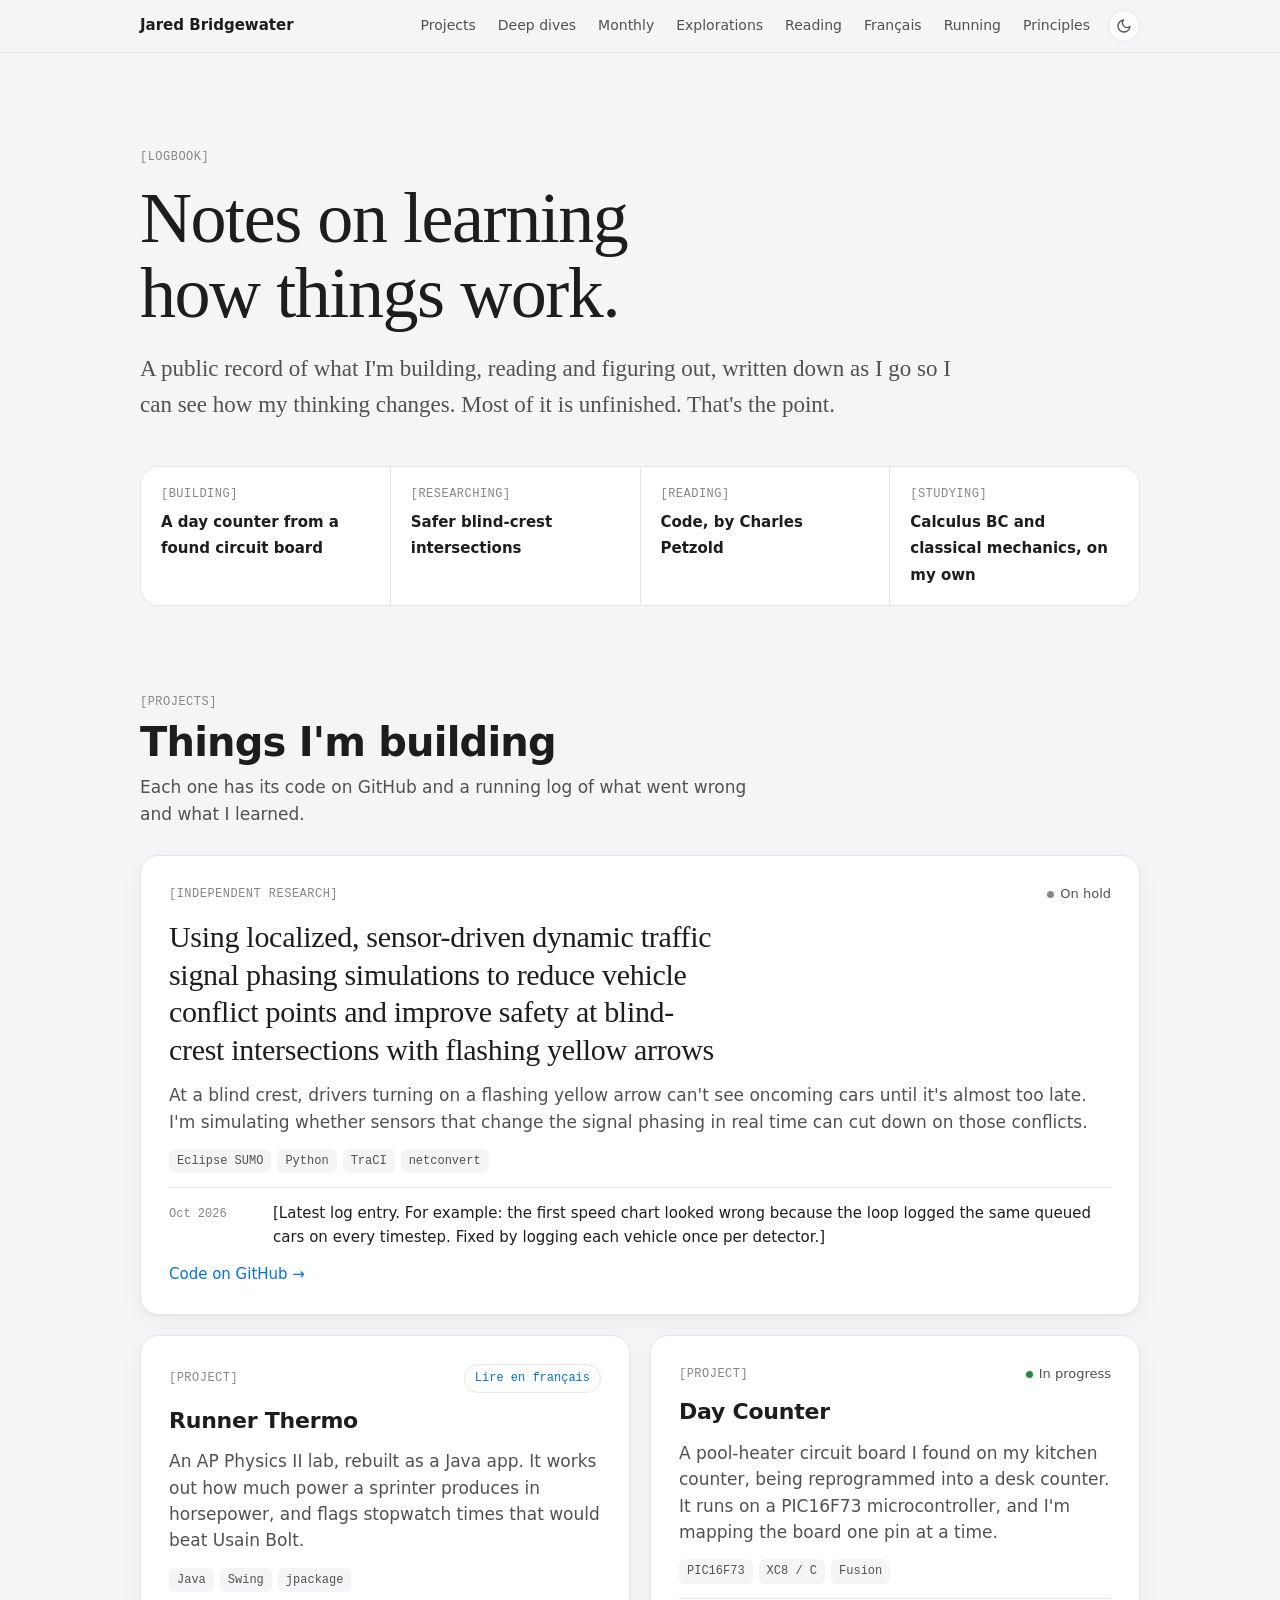
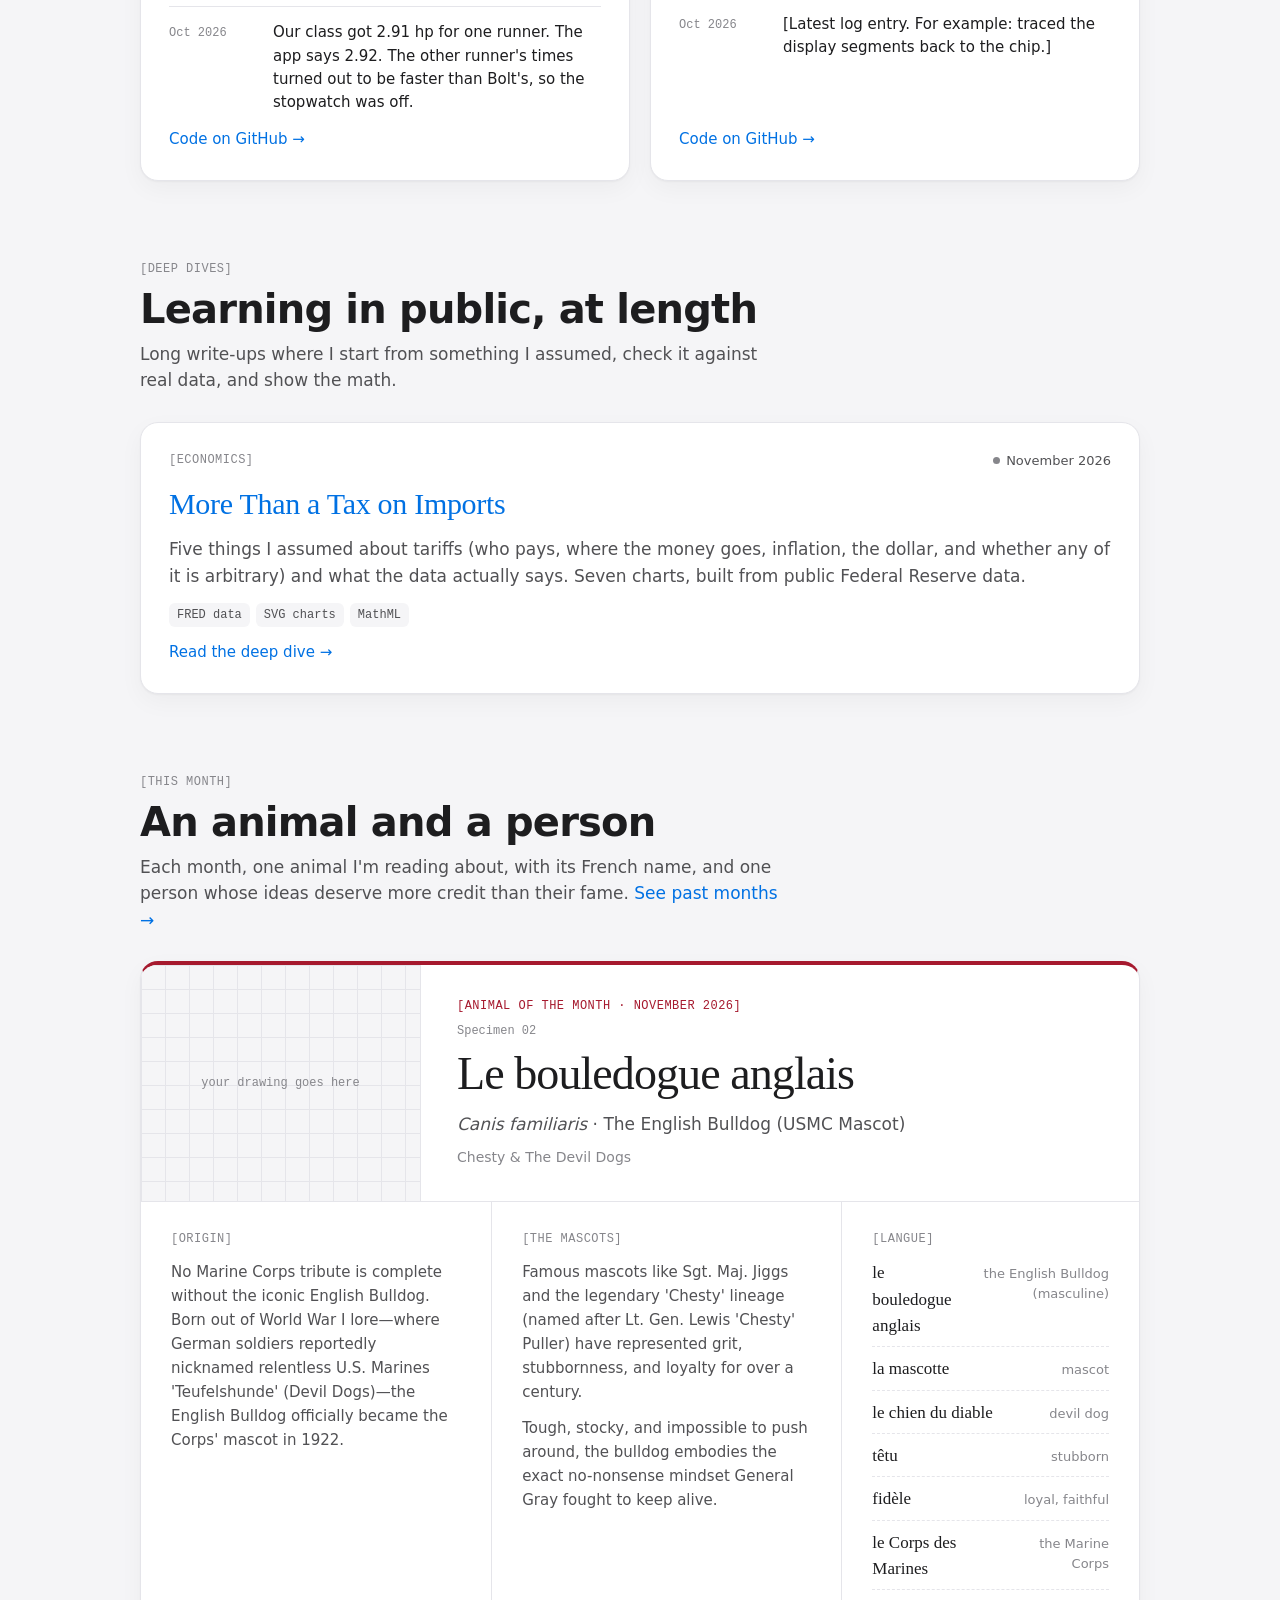
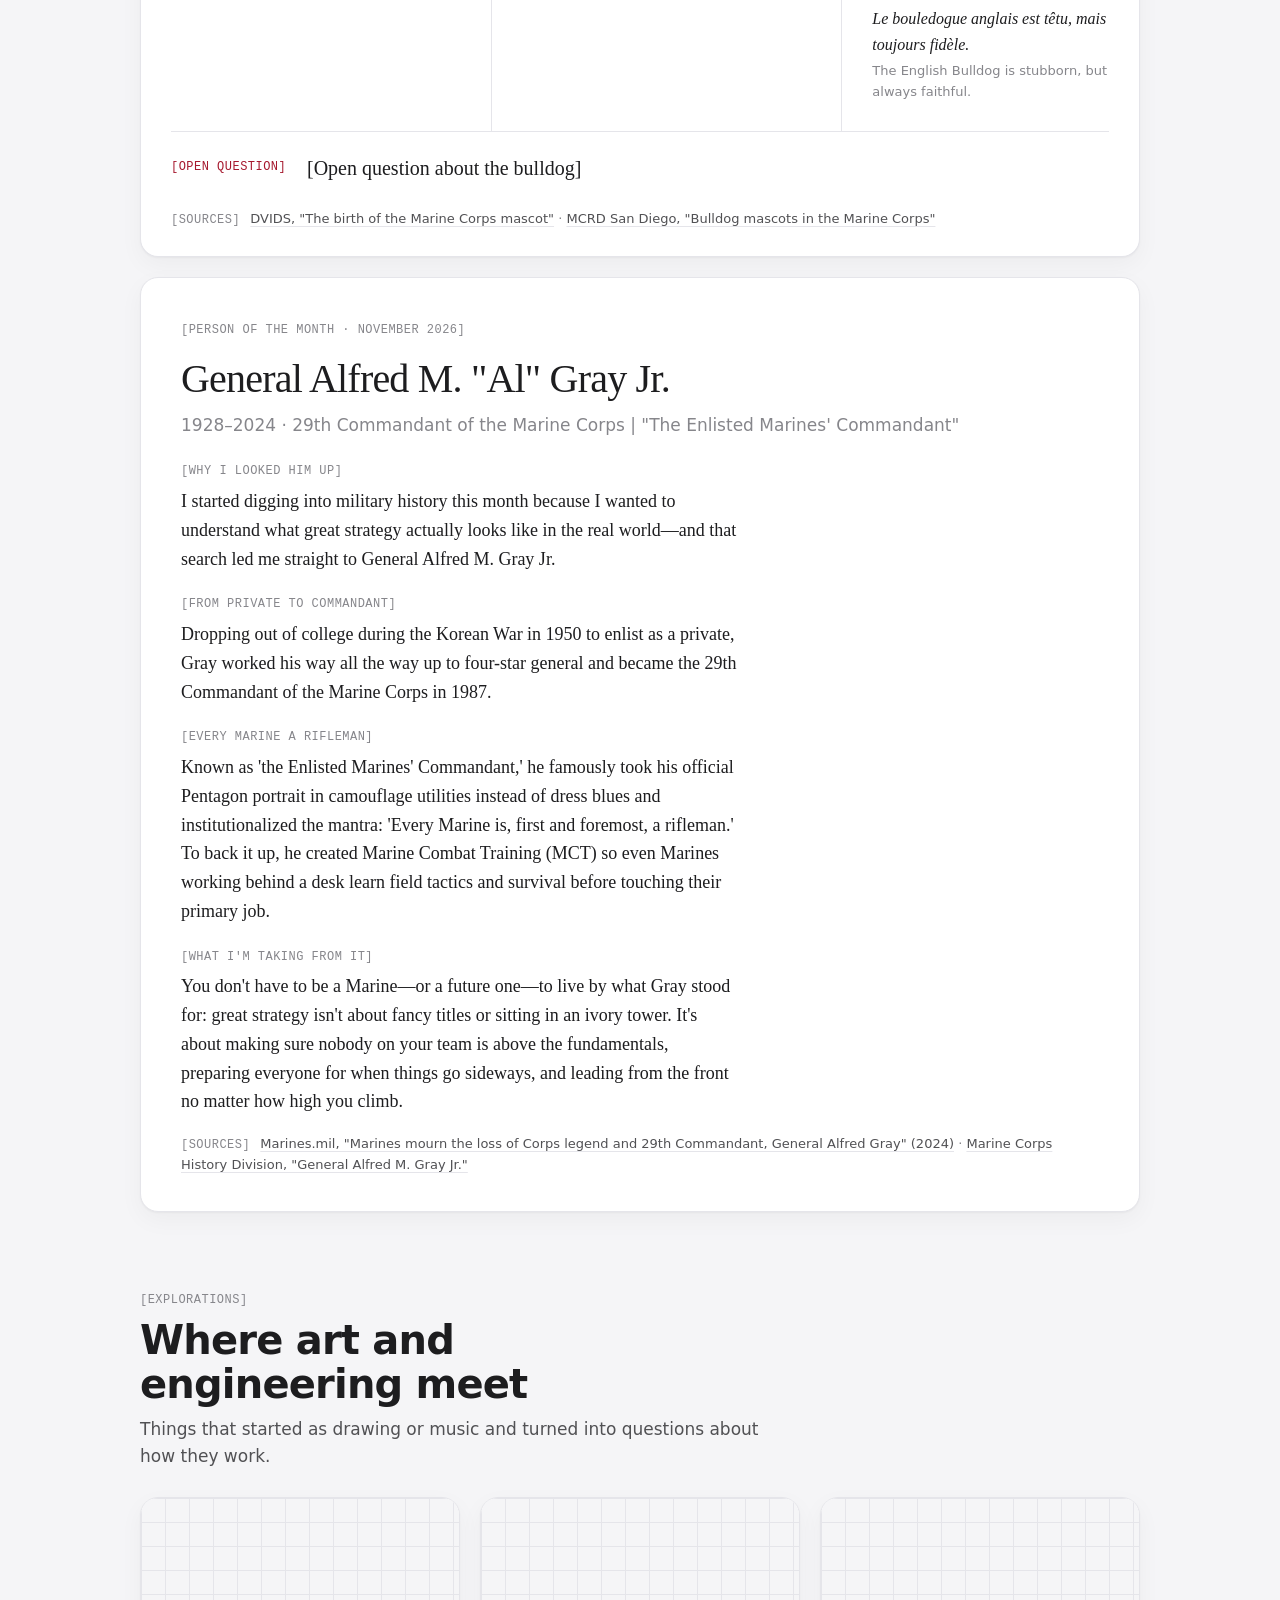
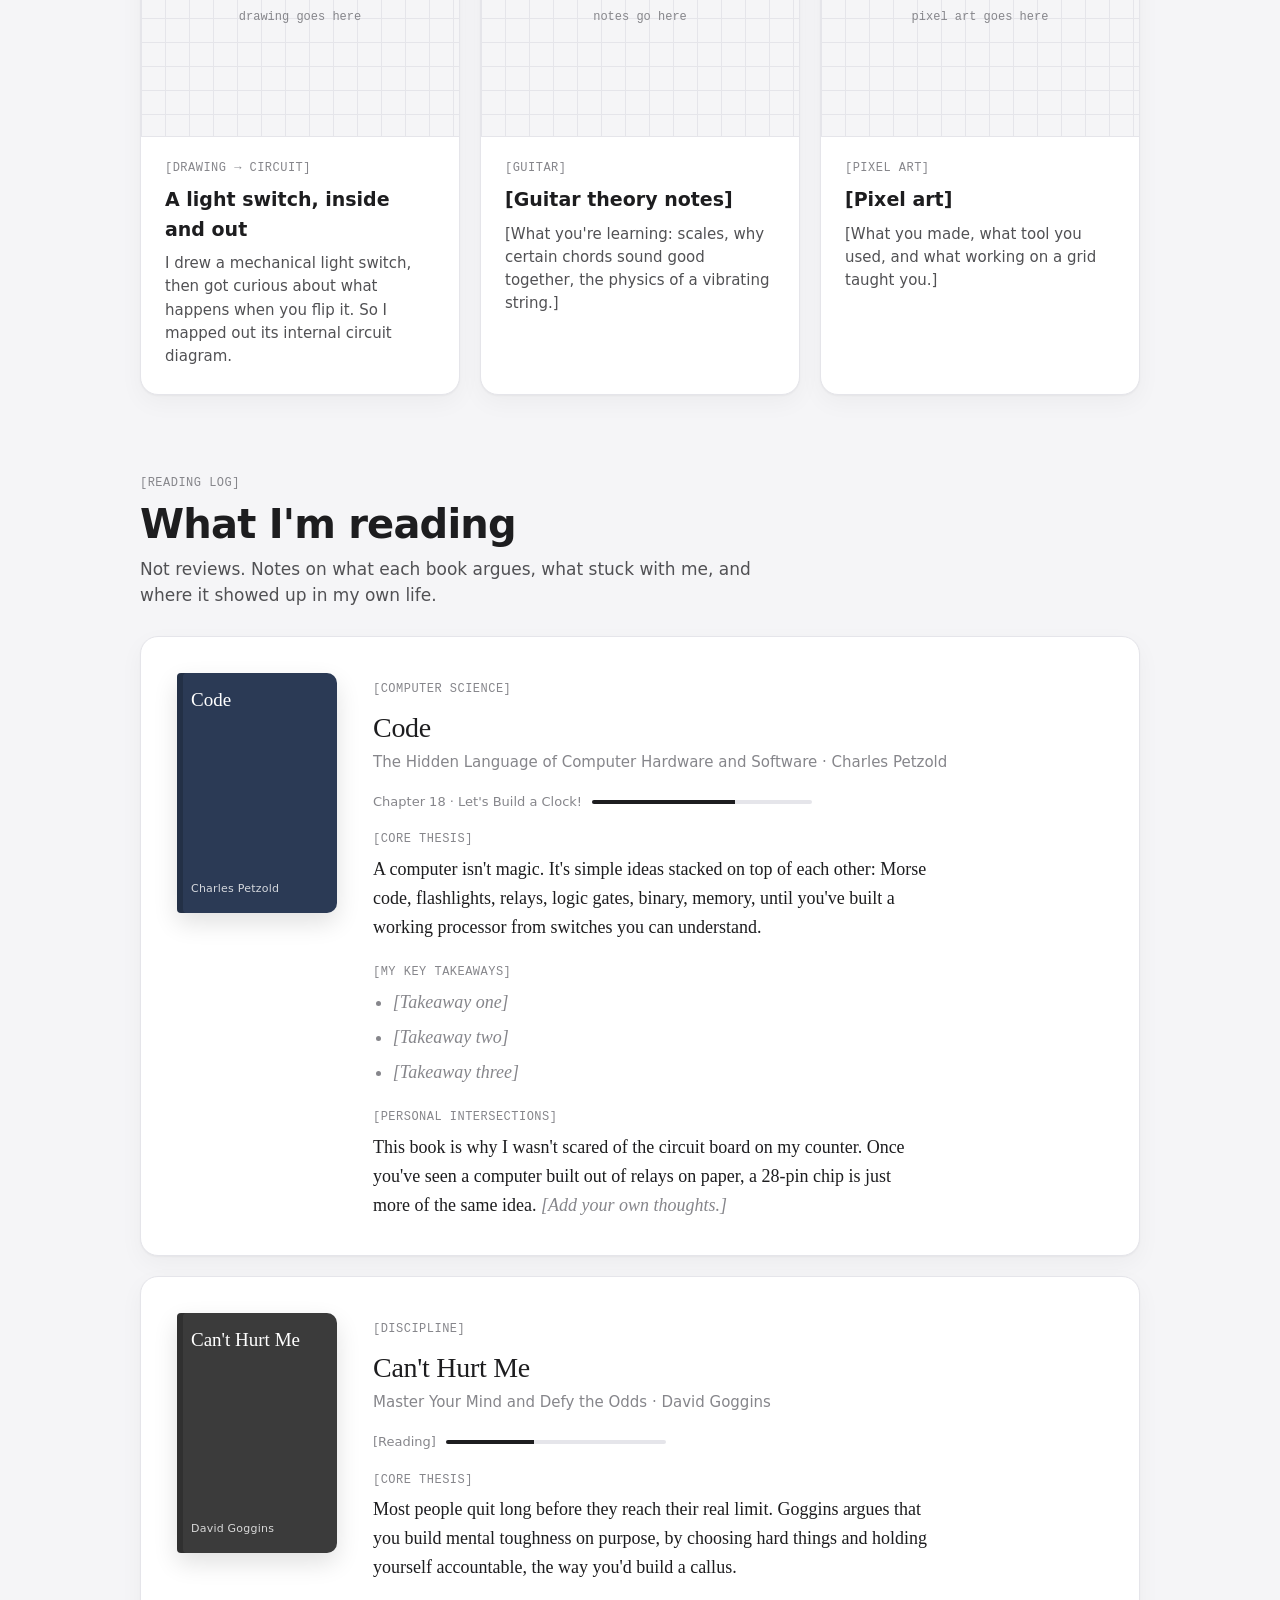
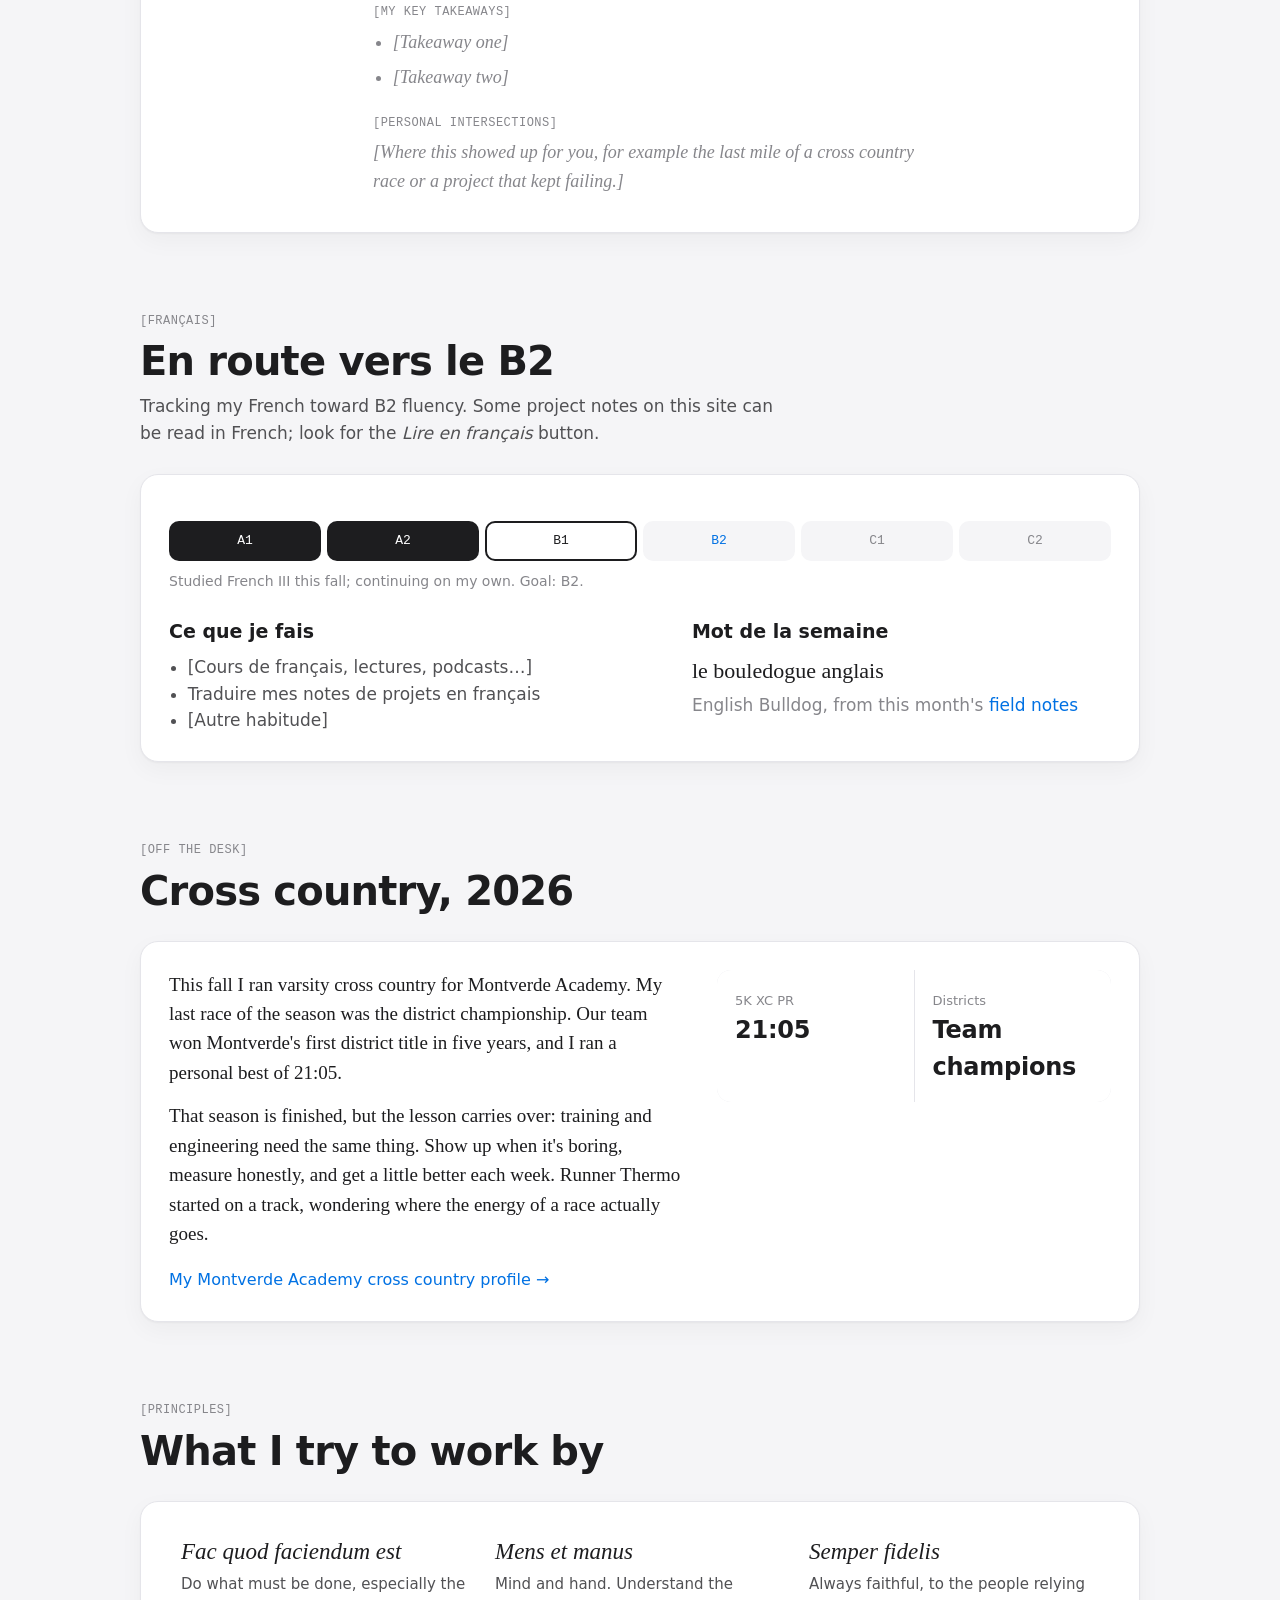
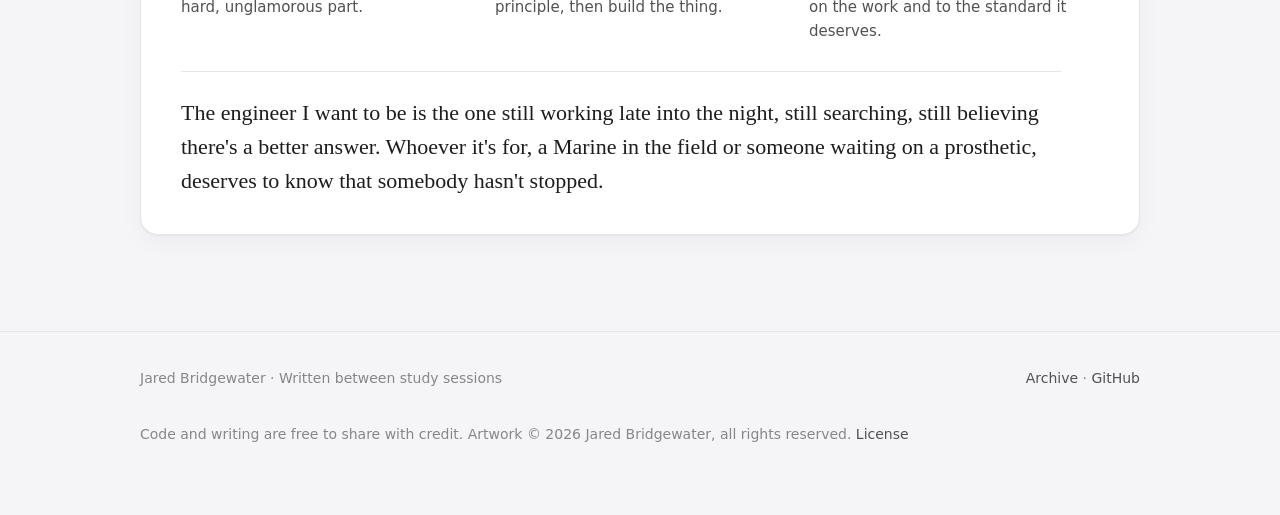
==== index.html @ ef32dcff "November features: General Al Gray and the English Bulldog Marine Corps birthday month. October move" ====
<!DOCTYPE html>
<!--
  Jared Bridgewater · Logbook
  ===========================
  One file: HTML for structure, CSS for looks, and a few lines of JavaScript
  for the French toggle at the very bottom.

  HOW TO READ THIS FILE
  Every section has a comment explaining what it is and which HTML/CSS idea it
  uses. Search for "LEARN:" to jump between the explanations.

  HOW TO EDIT
  Anything in [brackets] is a placeholder for you to replace with your own words.
-->
<html lang="en">
<head>
  <!-- LEARN: <head> holds information ABOUT the page. Nothing in here shows up on screen. -->
  <meta charset="utf-8">
  <!-- LEARN: This line makes the page fit phone screens instead of showing a tiny desktop page. -->
  <meta name="viewport" content="width=device-width, initial-scale=1">
  <title>Jared Bridgewater · Logbook</title>
  <meta name="description" content="A public logbook of what I'm building, reading and learning.">

  <!-- LEARN: FAVICON. The little icon in the browser tab. Modern browsers read the SVG
       (sharp at any size); iPhones use the PNG when someone saves the site to their home screen. -->
  <link rel="icon" href="favicon.svg" type="image/svg+xml">
  <link rel="apple-touch-icon" href="apple-touch-icon.png">

  <!-- LEARN: the styles now live in their own file so every page can share them. -->
  <link rel="stylesheet" href="style.css?v=2026-11-21a">
  <!-- LEARN: this tiny script runs BEFORE the page draws. It reads the visitor's saved choice
       and applies it right away, so the page never flashes the wrong colors on load.
       If they never chose, it follows their device setting. -->
  <script>
    (function () {
      var saved = null;
      try { saved = localStorage.getItem("theme"); } catch (e) {}
      var dark = saved ? saved === "dark" : window.matchMedia("(prefers-color-scheme: dark)").matches;
      document.documentElement.setAttribute("data-theme", dark ? "dark" : "light");
    })();
  </script>
</head>

<body>
  <!-- LEARN: SEMANTIC HTML. <nav>, <header>, <main>, <section>, <article> and
       <footer> work like <div>, but they tell browsers, search engines and
       screen readers what each part IS. Use them instead of plain <div>s. -->

  <nav class="nav" aria-label="Main">
    <div class="wrap">
      <a class="brand" href="#top">Jared Bridgewater</a>
      <div class="nav-right">
        <ul>
          <li><a href="#projects">Projects</a></li>
          <li><a href="#deep-dives">Deep dives</a></li>
          <li><a href="#monthly">Monthly</a></li>
          <li><a href="#explorations">Explorations</a></li>
          <li><a href="#reading">Reading</a></li>
          <li><a href="#francais">Français</a></li>
          <li><a href="#running">Running</a></li>
          <li><a href="#principles">Principles</a></li>
        </ul>
        <!-- LEARN: <svg> draws the icons with code, so they stay sharp at any size and take the text color. -->
        <button class="theme-toggle" type="button" aria-label="Switch to dark mode" title="Switch to dark mode">
          <svg class="moon" viewBox="0 0 24 24" fill="none" stroke="currentColor" stroke-width="2" stroke-linecap="round" stroke-linejoin="round" aria-hidden="true">
            <path d="M21 12.8A9 9 0 1 1 11.2 3a7 7 0 0 0 9.8 9.8z"/>
          </svg>
          <svg class="sun" viewBox="0 0 24 24" fill="none" stroke="currentColor" stroke-width="2" stroke-linecap="round" aria-hidden="true">
            <circle cx="12" cy="12" r="4"/>
            <path d="M12 2v2M12 20v2M4.9 4.9l1.4 1.4M17.7 17.7l1.4 1.4M2 12h2M20 12h2M4.9 19.1l1.4-1.4M17.7 6.3l1.4-1.4"/>
          </svg>
        </button>
      </div>
    </div>
  </nav>

  <main id="top">

    <!-- ===================== HERO ===================== -->
    <header class="hero wrap">
      <span class="tag">Logbook</span>
      <h1>Notes on learning how things work.</h1>
      <p class="lede">
        A public record of what I'm building, reading and figuring out, written down
        as I go so I can see how my thinking changes. Most of it is unfinished. That's the point.
      </p>

      <!-- LEARN: these four boxes are one CSS grid. Resize the window to watch them rearrange. -->
      <div class="now" aria-label="Right now">
        <div><span class="tag">Building</span><strong>A day counter from a found circuit board</strong></div>
        <div><span class="tag">Researching</span><strong>Safer blind-crest intersections</strong></div>
        <div><span class="tag">Reading</span><strong>Code, by Charles Petzold</strong></div>
        <div><span class="tag">Studying</span><strong>Calculus BC and classical mechanics, on my own</strong></div>
      </div>
    </header>

    <!-- ===================== PROJECTS ===================== -->
    <section class="section wrap" id="projects" aria-labelledby="projects-title">
      <div class="section-head">
        <span class="tag">Projects</span>
        <h2 id="projects-title">Things I'm building</h2>
        <p>Each one has its code on GitHub and a running log of what went wrong and what I learned.</p>
      </div>

      <div class="projects">

        <!-- Featured project: spans both columns -->
        <article class="card project featured">
          <div class="project-top">
            <span class="tag">Independent research</span>
            <span class="status">On hold</span>
          </div>
          <h3>Using localized, sensor-driven dynamic traffic signal phasing simulations to reduce vehicle conflict points and improve safety at blind-crest intersections with flashing yellow arrows</h3>
          <p>
            At a blind crest, drivers turning on a flashing yellow arrow can't see oncoming cars until it's almost too late.
            I'm simulating whether sensors that change the signal phasing in real time can cut down on those conflicts.
          </p>
          <ul class="stack">
            <li>Eclipse SUMO</li><li>Python</li><li>TraCI</li><li>netconvert</li>
          </ul>
          <div class="log">
            <time datetime="2026-10">Oct 2026</time>
            <p>[Latest log entry. For example: the first speed chart looked wrong because the loop logged the same queued cars on every timestep. Fixed by logging each vehicle once per detector.]</p>
          </div>
          <div class="links">
            <a href="https://github.com/GubbGub/dynamic-fya-crest-controller">Code on GitHub →</a>
          </div>
        </article>

        <article class="card project" id="runner-thermo">
          <div class="project-top">
            <span class="tag">Project</span>
            <!-- LEARN: data-target says which block of text this button swaps. The script at the bottom reads it. -->
            <button class="lang-toggle" type="button" data-target="runner-thermo-text" aria-pressed="false">Lire en français</button>
          </div>
          <h3>Runner Thermo</h3>
          <div id="runner-thermo-text">
            <p data-lang="en">
              An AP Physics II lab, rebuilt as a Java app. It works out how much power a sprinter produces in horsepower,
              and flags stopwatch times that would beat Usain Bolt.
            </p>
            <p data-lang="fr" lang="fr" hidden>
              Un labo de physique (AP Physics II) transformé en application Java. Elle calcule la puissance d'un sprinteur
              en chevaux-vapeur et signale les chronos qui battraient Usain Bolt.
            </p>
          </div>
          <ul class="stack"><li>Java</li><li>Swing</li><li>jpackage</li></ul>
          <div class="log">
            <time datetime="2026-10">Oct 2026</time>
            <p>Our class got 2.91 hp for one runner. The app says 2.92. The other runner's times turned out to be faster than Bolt's, so the stopwatch was off.</p>
          </div>
          <div class="links"><a href="https://github.com/GubbGub/runner-thermo-sim">Code on GitHub →</a></div>
        </article>

        <article class="card project">
          <div class="project-top">
            <span class="tag">Project</span>
            <span class="status active">In progress</span>
          </div>
          <h3>Day Counter</h3>
          <p>
            A pool-heater circuit board I found on my kitchen counter, being reprogrammed into a desk counter.
            It runs on a PIC16F73 microcontroller, and I'm mapping the board one pin at a time.
          </p>
          <ul class="stack"><li>PIC16F73</li><li>XC8 / C</li><li>Fusion</li></ul>
          <div class="log">
            <time datetime="2026-10">Oct 2026</time>
            <p>[Latest log entry. For example: traced the display segments back to the chip.]</p>
          </div>
          <div class="links"><a href="https://github.com/GubbGub/day-counter">Code on GitHub →</a></div>
        </article>

      </div>
    </section>

    <!-- ===================== DEEP DIVES ===================== -->
    <!-- LEARN: each deep dive is its own page (like tariffs.html). This card just links to it. -->
    <section class="section wrap" id="deep-dives" aria-labelledby="dives-title">
      <div class="section-head">
        <span class="tag">Deep dives</span>
        <h2 id="dives-title">Learning in public, at length</h2>
        <p>Long write-ups where I start from something I assumed, check it against real data, and show the math.</p>
      </div>

      <article class="card project featured">
        <div class="project-top">
          <span class="tag">Economics</span>
          <time class="status" datetime="2026-11">November 2026</time>
        </div>
        <h3><a href="tariffs.html">More Than a Tax on Imports</a></h3>
        <p>Five things I assumed about tariffs (who pays, where the money goes, inflation, the dollar, and whether any of it is arbitrary) and what the data actually says. Seven charts, built from public Federal Reserve data.</p>
        <ul class="stack"><li>FRED data</li><li>SVG charts</li><li>MathML</li></ul>
        <div class="links"><a href="tariffs.html">Read the deep dive →</a></div>
      </article>
    </section>

    <!-- ===================== THIS MONTH ===================== -->
    <!-- LEARN: these two boxes start empty. monthly.js fills them from monthly-data.js.
         To change the month, edit monthly-data.js, never this HTML. -->
    <section class="section wrap" id="monthly" aria-labelledby="monthly-title">
      <div class="section-head">
        <span class="tag">This month</span>
        <h2 id="monthly-title">An animal and a person</h2>
        <p>Each month, one animal I'm reading about, with its French name, and one person whose ideas deserve more credit than their fame. <a href="archive.html">See past months →</a></p>
      </div>
      <div id="field-notes"></div>
      <div id="portrait"></div>
      <noscript><p>Turn on JavaScript to see this month's features, or visit the <a href="archive.html">archive</a>.</p></noscript>
    </section>

    <!-- ===================== EXPLORATIONS ===================== -->
    <section class="section wrap" id="explorations" aria-labelledby="explore-title">
      <div class="section-head">
        <span class="tag">Explorations</span>
        <h2 id="explore-title">Where art and engineering meet</h2>
        <p>Things that started as drawing or music and turned into questions about how they work.</p>
      </div>

      <div class="explore">
        <article class="card">
          <!-- LEARN: to add your real drawing, replace the next line with:
               <img src="images/light-switch.jpg" alt="Pencil drawing of a light switch beside its circuit diagram"> -->
          <div class="figure" role="img" aria-label="Placeholder for the light switch drawing">drawing goes here</div>
          <div class="body">
            <span class="tag">Drawing → Circuit</span>
            <h3>A light switch, inside and out</h3>
            <p>I drew a mechanical light switch, then got curious about what happens when you flip it. So I mapped out its internal circuit diagram.</p>
          </div>
        </article>

        <article class="card">
          <div class="figure" role="img" aria-label="Placeholder for guitar theory notes">notes go here</div>
          <div class="body">
            <span class="tag">Guitar</span>
            <h3>[Guitar theory notes]</h3>
            <p>[What you're learning: scales, why certain chords sound good together, the physics of a vibrating string.]</p>
          </div>
        </article>

        <article class="card">
          <div class="figure" role="img" aria-label="Placeholder for pixel art">pixel art goes here</div>
          <div class="body">
            <span class="tag">Pixel art</span>
            <h3>[Pixel art]</h3>
            <p>[What you made, what tool you used, and what working on a grid taught you.]</p>
          </div>
        </article>
      </div>
    </section>

    <!-- ===================== READING LOG ===================== -->
    <section class="section wrap" id="reading" aria-labelledby="reading-title">
      <div class="section-head">
        <span class="tag">Reading log</span>
        <h2 id="reading-title">What I'm reading</h2>
        <p>Not reviews. Notes on what each book argues, what stuck with me, and where it showed up in my own life.</p>
      </div>

      <!-- LEARN: <dl> is a "description list": <dt> is the term, <dd> its description.
           It's the right tag for label/answer pairs like Core thesis / Takeaways. -->
      <article class="card book">
        <div class="cover code" aria-hidden="true">
          <b>Code</b>
          <small>Charles Petzold</small>
        </div>
        <div>
          <span class="tag">Computer science</span>
          <h3>Code</h3>
          <p class="byline">The Hidden Language of Computer Hardware and Software · Charles Petzold</p>
          <div class="progress"><span>Chapter 18 · Let's Build a Clock!</span><span class="bar"><i style="width:65%"></i></span></div>

          <dl class="note">
            <dt class="tag">Core thesis</dt>
            <dd>A computer isn't magic. It's simple ideas stacked on top of each other: Morse code, flashlights, relays, logic gates, binary, memory, until you've built a working processor from switches you can understand.</dd>
          </dl>
          <dl class="note">
            <dt class="tag">My key takeaways</dt>
            <dd>
              <ul>
                <li class="placeholder">[Takeaway one]</li>
                <li class="placeholder">[Takeaway two]</li>
                <li class="placeholder">[Takeaway three]</li>
              </ul>
            </dd>
          </dl>
          <dl class="note">
            <dt class="tag">Personal intersections</dt>
            <dd>This book is why I wasn't scared of the circuit board on my counter. Once you've seen a computer built out of relays on paper, a 28-pin chip is just more of the same idea. <span class="placeholder">[Add your own thoughts.]</span></dd>
          </dl>
        </div>
      </article>

      <article class="card book">
        <div class="cover goggins" aria-hidden="true">
          <b>Can't Hurt Me</b>
          <small>David Goggins</small>
        </div>
        <div>
          <span class="tag">Discipline</span>
          <h3>Can't Hurt Me</h3>
          <p class="byline">Master Your Mind and Defy the Odds · David Goggins</p>
          <div class="progress"><span>[Reading]</span><span class="bar"><i style="width:40%"></i></span></div>

          <dl class="note">
            <dt class="tag">Core thesis</dt>
            <dd>Most people quit long before they reach their real limit. Goggins argues that you build mental toughness on purpose, by choosing hard things and holding yourself accountable, the way you'd build a callus.</dd>
          </dl>
          <dl class="note">
            <dt class="tag">My key takeaways</dt>
            <dd>
              <ul>
                <li class="placeholder">[Takeaway one]</li>
                <li class="placeholder">[Takeaway two]</li>
              </ul>
            </dd>
          </dl>
          <dl class="note">
            <dt class="tag">Personal intersections</dt>
            <dd class="placeholder">[Where this showed up for you, for example the last mile of a cross country race or a project that kept failing.]</dd>
          </dl>
        </div>
      </article>
    </section>

    <!-- ===================== FRENCH ===================== -->
    <section class="section wrap" id="francais" lang="fr" aria-labelledby="fr-title">
      <!-- LEARN: lang="fr" tells screen readers to pronounce this section in French. -->
      <div class="section-head">
        <span class="tag">Français</span>
        <h2 id="fr-title">En route vers le B2</h2>
        <p lang="en">Tracking my French toward B2 fluency. Some project notes on this site can be read in French; look for the <em>Lire en français</em> button.</p>
      </div>

      <div class="card">
        <!-- LEARN: the CEFR scale goes A1 (beginner) to C2 (mastery). Move the classes to update your level:
             "done" = finished, "now-level" = where you are, "goal" = where you're headed. -->
        <div class="levels" aria-label="French level: CEFR scale">
          <span class="done">A1</span>
          <span class="done">A2</span>
          <span class="now-level">B1</span>
          <span class="goal">B2</span>
          <span>C1</span>
          <span>C2</span>
        </div>
        <p lang="en" style="margin:0 0 24px;font-size:14px;color:var(--ink-3)">Studied French III this fall; continuing on my own. Goal: B2.</p>

        <div class="french-grid">
          <div>
            <h3 style="margin:0 0 8px;font-size:19px">Ce que je fais</h3>
            <ul>
              <li>[Cours de français, lectures, podcasts…]</li>
              <li>Traduire mes notes de projets en français</li>
              <li>[Autre habitude]</li>
            </ul>
          </div>
          <div>
            <h3 style="margin:0 0 8px;font-size:19px">Mot de la semaine</h3>
            <!-- LEARN: the word itself comes from monthly-data.js (the "word" line); monthly.js fills these in. -->
            <p style="margin:0;font-family:var(--serif);font-size:22px" id="word-fr"></p>
            <p style="margin:4px 0 0;color:var(--ink-3)" lang="en"><span id="word-en"></span>, from this month's <a href="#monthly">field notes</a></p>
          </div>
        </div>
      </div>
    </section>

    <!-- ===================== RUNNING ===================== -->
    <section class="section wrap" id="running" aria-labelledby="run-title">
      <div class="section-head">
        <span class="tag">Off the desk</span>
        <h2 id="run-title">Cross country, 2026</h2>
      </div>

      <div class="card athlete">
        <div>
          <p>This fall I ran varsity cross country for Montverde Academy. My last race of the season was the district championship. Our team won Montverde's first district title in five years, and I ran a personal best of 21:05.</p>
          <p>That season is finished, but the lesson carries over: training and engineering need the same thing. Show up when it's boring, measure honestly, and get a little better each week. Runner Thermo started on a track, wondering where the energy of a race actually goes.</p>
          <!-- LEARN: target="_blank" opens the link in a new tab. rel="noopener" is the safe
               companion to it: the other site can't control this page. -->
          <p class="team-link"><a href="https://mvasports.com/sports/mens-cross-country/roster/jared-bridgewater/5852" target="_blank" rel="noopener">My Montverde Academy cross country profile →</a></p>
        </div>
        <!-- LEARN: font-variant-numeric: tabular-nums makes every digit the same width, so times line up. -->
        <div class="splits" aria-label="Personal records">
          <div><small>5K XC PR</small><b>21:05</b></div>
          <div><small>Districts</small><b>Team champions</b></div>
        </div>
      </div>
    </section>


    <!-- ===================== PRINCIPLES ===================== -->
    <section class="section wrap" id="principles" aria-labelledby="principles-title">
      <div class="section-head">
        <span class="tag">Principles</span>
        <h2 id="principles-title">What I try to work by</h2>
      </div>
      <!-- "My wish for you is to become hope." — Aunt May -->
      <div class="card principles">
        <dl class="mottos">
          <div><dt lang="la">Fac quod faciendum est</dt><dd>Do what must be done, especially the hard, unglamorous part.</dd></div>
          <div><dt lang="la">Mens et manus</dt><dd>Mind and hand. Understand the principle, then build the thing.</dd></div>
          <div><dt lang="la">Semper fidelis</dt><dd>Always faithful, to the people relying on the work and to the standard it deserves.</dd></div>
        </dl>
        <p class="creed">The engineer I want to be is the one still working late into the night, still searching, still believing there's a better answer. Whoever it's for, a Marine in the field or someone waiting on a prosthetic, deserves to know that somebody hasn't stopped.</p>
      </div>
    </section>

  </main>

  <footer>
    <div class="wrap">
      <span>Jared Bridgewater · Written between study sessions</span>
      <span><a href="archive.html">Archive</a> · <a href="https://github.com/GubbGub">GitHub</a></span>
      <!-- LEARN: © is the HTML code for the copyright symbol. See LICENSE.md for the full terms. -->
      <p class="rights">Code and writing are free to share with credit. Artwork © 2026 Jared Bridgewater, all rights reserved. <a href="https://github.com/GubbGub/GubbGub.github.io/blob/main/LICENSE.md">License</a></p>
    </div>
  </footer>

  <!-- LEARN: scripts live in their own files too. monthly-data.js holds this month's features,
       monthly.js turns that data into HTML, and site.js runs the toggles. -->
  <script src="monthly-data.js"></script>
  <script src="monthly.js"></script>
  <script src="site.js?v=2026-11-21a"></script>
</body>
</html>
---- style.css ----
/* Shared styles for every page of the site (index.html, archive.html).
   LEARN: one stylesheet linked from several pages means a change here updates them all. */

/* ================================================================
   LEARN: CSS VARIABLES (custom properties)
   Every color and font is defined once, here, on :root (the whole page).
   Everywhere else uses var(--name). Change a color here and it changes
   everywhere. This is how real design systems work.
   ================================================================ */
:root {
  --canvas: #F5F5F7;        /* page background, Apple's light gray */
  --surface: #FFFFFF;       /* cards */
  --ink: #1D1D1F;           /* main text */
  --ink-2: #515154;         /* secondary text */
  --ink-3: #86868B;         /* labels, dates */
  --line: #E5E5EA;          /* hairline borders */
  --accent: #0071E3;        /* links */
  --good: #248A3D;          /* "active" status */
  --shadow: 0 1px 2px rgba(0,0,0,.04), 0 8px 24px rgba(0,0,0,.04);

  /* LEARN: a "font stack" lists fonts in order of preference. The browser
     uses the first one installed. These are all built into Macs, Windows
     and phones, so nothing has to download. */
  --sans: system-ui, -apple-system, BlinkMacSystemFont, "Segoe UI", Roboto, sans-serif;
  --serif: ui-serif, "New York", "Iowan Old Style", Charter, Georgia, serif;
  --mono: ui-monospace, "SF Mono", Menlo, Consolas, monospace;

  --radius: 18px;
  --page: 1040px;           /* widest the content gets */
}

/* LEARN: DARK MODE, THREE WAYS IN.
   1. The media query applies the dark colors when the visitor's device is in dark mode...
   2. ...unless they clicked the toggle and chose light (data-theme="light" on <html>).
   3. Clicking the toggle to dark sets data-theme="dark", which applies the dark colors
      even on a device that's in light mode.
   :root:not([data-theme="light"]) means "the page, unless it's been set to light". */
@media (prefers-color-scheme: dark) {
  :root:not([data-theme="light"]) {
    --canvas: #000000;
    --surface: #1C1C1E;
    --ink: #F5F5F7;
    --ink-2: #A1A1A6;
    --ink-3: #6E6E73;
    --line: #2C2C2E;
    --accent: #2997FF;
    --good: #30D158;
    --shadow: none;
    color-scheme: dark;
  }
}
:root[data-theme="dark"] {
  --canvas: #000000;
  --surface: #1C1C1E;
  --ink: #F5F5F7;
  --ink-2: #A1A1A6;
  --ink-3: #6E6E73;
  --line: #2C2C2E;
  --accent: #2997FF;
  --good: #30D158;
  --shadow: none;
  color-scheme: dark;
}

/* LEARN: box-sizing: border-box makes width include padding and border.
   Without it, a 300px box with 20px padding is secretly 340px wide. */
*, *::before, *::after { box-sizing: border-box; }

html { scroll-behavior: smooth; }
@media (prefers-reduced-motion: reduce) { html { scroll-behavior: auto; } }

body {
  margin: 0;
  background: var(--canvas);
  color: var(--ink);
  font-family: var(--sans);
  font-size: 17px;
  line-height: 1.55;
  -webkit-font-smoothing: antialiased;
}

a { color: var(--accent); text-decoration: none; }
a:hover { text-decoration: underline; }
/* LEARN: :focus-visible shows an outline only for keyboard users, so people
   who navigate with Tab can see where they are. Never remove focus styles. */
a:focus-visible, button:focus-visible { outline: 3px solid var(--accent); outline-offset: 3px; border-radius: 6px; }

img { max-width: 100%; display: block; }

/* LEARN: a reusable "wrapper" class. It centers content and caps its width.
   max() picks the larger value, so the side padding is never under 20px. */
.wrap {
  width: 100%;
  max-width: var(--page);
  margin: 0 auto;
  padding-left: max(20px, env(safe-area-inset-left));
  padding-right: max(20px, env(safe-area-inset-right));
}

/* ---------- Small reusable pieces ---------- */

/* The monospace [TAG] labels */
.tag {
  font-family: var(--mono);
  font-size: 12px;
  letter-spacing: .04em;
  color: var(--ink-3);
  text-transform: uppercase;
}
.tag::before { content: "["; }
.tag::after  { content: "]"; }
/* LEARN: ::before and ::after add content with CSS alone. The brackets
   aren't in the HTML; CSS draws them on every .tag. */

.status {
  display: inline-flex;
  align-items: center;
  gap: 6px;
  font-size: 13px;
  color: var(--ink-2);
}
.status::before {
  content: "";
  width: 7px; height: 7px;
  border-radius: 50%;
  background: var(--ink-3);
}
.status.active::before { background: var(--good); }

.card {
  background: var(--surface);
  border-radius: var(--radius);
  box-shadow: var(--shadow);
  border: 1px solid var(--line);
  padding: 28px;
}

/* Section headings */
/* LEARN: padding-top only. The shorthand "padding: 72px 0 0" would also set the
   left/right padding to 0 and wipe out the .wrap side margins on phones. */
.section { padding-top: 72px; }
.section-head { margin-bottom: 28px; max-width: 640px; }
.section-head h2 {
  font-size: clamp(28px, 4vw, 40px);
  line-height: 1.1;
  letter-spacing: -.02em;
  margin: 8px 0 10px;
  font-weight: 700;
  text-wrap: balance;
}
/* LEARN: clamp(min, preferred, max) makes text grow with the screen
   (4vw = 4% of the window width) but never smaller than 28px or bigger than 40px. */
.section-head p { margin: 0; color: var(--ink-2); }

/* ================================================================
   NAVIGATION
   LEARN: position: sticky keeps the bar at the top while you scroll.
   backdrop-filter blurs whatever scrolls underneath, like Apple's menus.
   ================================================================ */
.nav {
  position: sticky;
  top: 0;
  z-index: 10;
  background: color-mix(in srgb, var(--canvas) 80%, transparent);
  backdrop-filter: saturate(180%) blur(20px);
  -webkit-backdrop-filter: saturate(180%) blur(20px);
  border-bottom: 1px solid var(--line);
}
.nav .wrap {
  display: flex;
  align-items: center;
  justify-content: space-between;
  gap: 16px;
  height: 52px;
}
.brand { font-weight: 600; color: var(--ink); font-size: 15px; white-space: nowrap; }
.nav ul {
  list-style: none;
  display: flex;
  gap: 22px;
  margin: 0;
  padding: 0;
  font-size: 14px;
  overflow-x: auto;      /* on small phones the links scroll sideways */
  min-width: 0;
  scrollbar-width: none;
}
.nav ul a { color: var(--ink-2); white-space: nowrap; }
.nav ul a:hover { color: var(--ink); text-decoration: none; }
.nav-right { display: flex; align-items: center; gap: 18px; min-width: 0; }

/* The light/dark toggle: a round icon button.
   LEARN: both icons are in the HTML; CSS shows the moon in light mode and the sun in dark mode. */
.theme-toggle {
  flex: none;
  width: 32px; height: 32px;
  display: grid; place-items: center;
  border: 1px solid var(--line);
  border-radius: 50%;
  background: var(--surface);
  color: var(--ink-2);
  cursor: pointer;
  padding: 0;
}
.theme-toggle:hover { color: var(--ink); border-color: var(--ink-3); }
.theme-toggle svg { width: 16px; height: 16px; }
.theme-toggle .sun { display: none; }
:root[data-theme="dark"] .theme-toggle .sun { display: block; }
:root[data-theme="dark"] .theme-toggle .moon { display: none; }

/* ================================================================
   HERO
   ================================================================ */
.hero { padding-top: 88px; padding-bottom: 8px; }
.hero h1 {
  font-family: var(--serif);
  font-weight: 500;
  font-size: clamp(40px, 7vw, 72px);
  line-height: 1.04;
  letter-spacing: -.02em;
  margin: 14px 0 20px;
  max-width: 14ch;      /* LEARN: ch = width of the "0" character, a good way to size text blocks */
  text-wrap: balance;
}
.hero .lede {
  font-family: var(--serif);
  font-size: clamp(19px, 2.2vw, 23px);
  color: var(--ink-2);
  max-width: 36em;
  margin: 0;
}

/* "Right now" strip, like the "currently reading" panels on Gates Notes */
.now {
  margin-top: 44px;
  display: grid;
  grid-template-columns: repeat(auto-fit, minmax(220px, 1fr));
  gap: 1px;
  background: var(--line);       /* the 1px gap shows this color = hairline dividers */
  border: 1px solid var(--line);
  border-radius: var(--radius);
  overflow: hidden;
}
/* LEARN: CSS GRID. repeat(auto-fit, minmax(220px, 1fr)) means "fit as many
   columns as you can, each at least 220px wide, and share leftover space."
   Four columns on a laptop, two on a tablet, one on a phone, no extra code. */
.now div { background: var(--surface); padding: 18px 20px; }
.now .tag { display: block; margin-bottom: 4px; }
.now strong { font-weight: 600; font-size: 15px; }

/* ================================================================
   PROJECTS
   ================================================================ */
.projects {
  display: grid;
  grid-template-columns: repeat(2, minmax(0, 1fr));
  gap: 20px;
}
.projects .featured { grid-column: 1 / -1; }   /* LEARN: span from the first grid line to the last */

.project { display: flex; flex-direction: column; gap: 14px; }
.project-top { display: flex; justify-content: space-between; align-items: center; gap: 12px; flex-wrap: wrap; }
.project h3 { font-size: 22px; line-height: 1.25; margin: 0; letter-spacing: -.01em; text-wrap: balance; }
.featured h3 { font-family: var(--serif); font-weight: 500; font-size: clamp(24px, 3vw, 30px); max-width: 44ch; }
.project p { margin: 0; color: var(--ink-2); }
.stack { display: flex; flex-wrap: wrap; gap: 6px; margin: 0; padding: 0; list-style: none; }
.stack li {
  font-family: var(--mono);
  font-size: 12px;
  padding: 3px 8px;
  border-radius: 6px;
  background: var(--canvas);
  color: var(--ink-2);
}

/* A single dated log entry inside a project */
.log {
  border-top: 1px solid var(--line);
  padding-top: 14px;
  display: grid;
  grid-template-columns: 92px 1fr;
  gap: 12px;
  font-size: 15px;
}
.log time { font-family: var(--mono); font-size: 12px; color: var(--ink-3); padding-top: 3px; }
.log p { color: var(--ink); }

.links { display: flex; gap: 18px; flex-wrap: wrap; font-size: 15px; margin-top: auto; }

/* French toggle button */
.lang-toggle {
  font: inherit;
  font-family: var(--mono);
  font-size: 12px;
  color: var(--accent);
  background: none;
  border: 1px solid var(--line);
  border-radius: 999px;
  padding: 4px 10px;
  cursor: pointer;
}
.lang-toggle:hover { border-color: var(--accent); }

/* ================================================================
   EXPLORATIONS
   ================================================================ */
.explore {
  display: grid;
  grid-template-columns: repeat(auto-fit, minmax(280px, 1fr));
  gap: 20px;
}
.explore .card { padding: 0; overflow: hidden; display: flex; flex-direction: column; }
.explore .body { padding: 22px 24px 26px; display: flex; flex-direction: column; gap: 8px; }
.explore h3 { margin: 0; font-size: 19px; }
.explore p { margin: 0; color: var(--ink-2); font-size: 15px; }

/* Image placeholder. Replace the <div class="figure"> with <img src="..." alt="..."> later. */
.figure {
  aspect-ratio: 4 / 3;
  background:
    linear-gradient(var(--line) 1px, transparent 1px) 0 0 / 24px 24px,
    linear-gradient(90deg, var(--line) 1px, transparent 1px) 0 0 / 24px 24px,
    var(--canvas);
  display: grid;
  place-items: center;
  color: var(--ink-3);
  font-family: var(--mono);
  font-size: 12px;
  border-bottom: 1px solid var(--line);
}
/* LEARN: two gradients stacked = graph paper. No image file needed. */

/* ================================================================
   READING LOG (the Gates Notes part)
   ================================================================ */
.book {
  display: grid;
  grid-template-columns: 160px 1fr;
  gap: 36px;
  padding: 36px;
}
.book + .book { margin-top: 20px; }

/* A book cover drawn with CSS */
.cover {
  aspect-ratio: 2 / 3;
  border-radius: 4px 10px 10px 4px;
  padding: 16px 14px;
  display: flex;
  flex-direction: column;
  justify-content: space-between;
  color: #fff;
  box-shadow: inset 6px 0 0 rgba(0,0,0,.18), 0 10px 24px rgba(0,0,0,.12);
}
.cover b { font-family: var(--serif); font-weight: 500; font-size: 19px; line-height: 1.15; }
.cover small { font-size: 11px; opacity: .8; letter-spacing: .02em; }
.cover.code { background: #2B3A55; }
.cover.goggins { background: #3B3B3B; }

.book h3 { font-family: var(--serif); font-weight: 500; font-size: 28px; margin: 6px 0 2px; letter-spacing: -.01em; }
.book .byline { color: var(--ink-3); font-size: 15px; margin: 0 0 18px; }

.note { margin: 0; }
.note + .note { margin-top: 22px; }
.note dt { margin-bottom: 6px; }
.note dd {
  margin: 0;
  font-family: var(--serif);
  font-size: 18px;
  line-height: 1.6;
  max-width: 62ch;
}
.note ul { margin: 0; padding-left: 1.1em; }
.note li + li { margin-top: 6px; }
.placeholder { color: var(--ink-3); font-style: italic; }

.progress { display: flex; align-items: center; gap: 10px; font-size: 13px; color: var(--ink-3); margin-bottom: 18px; }
.bar { flex: 1; max-width: 220px; height: 4px; border-radius: 4px; background: var(--line); overflow: hidden; }
.bar i { display: block; height: 100%; background: var(--ink); }

/* ================================================================
   FRENCH
   ================================================================ */
.levels {
  display: grid;
  grid-template-columns: repeat(6, 1fr);
  gap: 6px;
  margin: 18px 0 10px;
}
.levels span {
  text-align: center;
  font-family: var(--mono);
  font-size: 13px;
  padding: 10px 0;
  border-radius: 10px;
  background: var(--canvas);
  color: var(--ink-3);
}
.levels .done { background: var(--ink); color: var(--surface); }
.levels .now-level { outline: 2px solid var(--ink); outline-offset: -2px; color: var(--ink); background: var(--surface); }
.levels .goal { color: var(--accent); }
.french-grid { display: grid; grid-template-columns: 1.2fr 1fr; gap: 20px; }
.french-grid ul { margin: 0; padding-left: 1.1em; color: var(--ink-2); }

/* ================================================================
   OFF THE DESK (running)
   ================================================================ */
.athlete { display: grid; grid-template-columns: 1.3fr 1fr; gap: 36px; align-items: start; }
.athlete p { font-family: var(--serif); font-size: 19px; margin: 0; color: var(--ink); max-width: 34em; }
.athlete p + p { margin-top: 14px; }
.athlete .team-link { font-family: var(--sans); font-size: 16px; margin-top: 20px; }
.splits { display: grid; grid-template-columns: repeat(2, 1fr); gap: 1px; background: var(--line); border-radius: 14px; overflow: hidden; }
.splits div { background: var(--surface); padding: 16px 18px; }
.splits b { display: block; font-size: 24px; font-weight: 600; font-variant-numeric: tabular-nums; letter-spacing: -.01em; }
.splits small { color: var(--ink-3); font-size: 13px; }

/* ================================================================
   FOOTER
   ================================================================ */
footer {
  margin-top: 96px;
  padding: 36px 0 56px;
  border-top: 1px solid var(--line);
  color: var(--ink-3);
  font-size: 14px;
}
footer .wrap { display: flex; justify-content: space-between; gap: 20px; flex-wrap: wrap; }
footer a { color: var(--ink-2); }

/* ================================================================
   LEARN: RESPONSIVE BREAKPOINTS
   Below 760px wide (tablets and phones), two-column layouts become one.
   Design for the big screen, then fix what breaks when it gets narrow.
   ================================================================ */
@media (max-width: 760px) {
  .projects, .french-grid, .athlete { grid-template-columns: 1fr; }
  .book { grid-template-columns: 1fr; gap: 20px; padding: 26px; }
  .cover { width: 120px; }
  .card { padding: 22px; }
  .log { grid-template-columns: 1fr; gap: 2px; }
  .hero { padding-top: 56px; }
  .brand { display: none; }
}

/* ================================================================
   MONTHLY FEATURES
   LEARN: each month sets two variables on its card (--month-light and --month-dark,
   from monthly-data.js). This picks the right one for the theme, so one color
   choice per month works in light and dark mode.
   ================================================================ */
.monthly { --month: var(--month-light, var(--accent)); }
:root[data-theme="dark"] .monthly { --month: var(--month-dark, var(--accent)); }

#field-notes + #portrait { margin-top: 20px; }

.field-notes { padding: 0; overflow: hidden; border-top: 4px solid var(--month); }
.fn-head {
  display: grid;
  grid-template-columns: 280px 1fr;
  border-bottom: 1px solid var(--line);
}
.fn-art { border-right: 1px solid var(--line); }
.fn-art .figure, .fn-art img { height: 100%; min-height: 220px; aspect-ratio: auto; border-bottom: none; object-fit: cover; }
.fn-title { padding: 32px 36px; display: flex; flex-direction: column; justify-content: center; gap: 6px; }
.fn-title .tag { color: var(--month); }
.specimen { margin: 0; font-family: var(--mono); font-size: 12px; color: var(--ink-3); }
.fn-title h3 {
  font-family: var(--serif);
  font-weight: 500;
  font-size: clamp(30px, 4.4vw, 46px);
  line-height: 1.05;
  letter-spacing: -.02em;
  margin: 4px 0 6px;
}
.fn-names { margin: 0; color: var(--ink-2); }
.fn-status { margin: 4px 0 0; font-size: 14px; color: var(--ink-3); }

.fn-cols {
  display: grid;
  grid-template-columns: 1fr 1fr 0.85fr;
  gap: 0;
}
.fn-cols > section { padding: 28px 30px; min-width: 0; }
.fn-cols > section + section { border-left: 1px solid var(--line); }
.fn-cols h4 { margin: 0 0 12px; font-weight: 400; }
.fn-cols p { margin: 0; font-size: 15px; color: var(--ink-2); line-height: 1.6; }
.fn-cols p + p { margin-top: 12px; }

.vocab { margin: 0; display: flex; flex-direction: column; gap: 9px; }
.vocab div { display: flex; justify-content: space-between; gap: 12px; align-items: baseline; border-bottom: 1px dashed var(--line); padding-bottom: 7px; }
.vocab dt { font-family: var(--serif); font-size: 17px; color: var(--ink); }
.vocab dd { margin: 0; font-size: 13px; color: var(--ink-3); text-align: right; }
.fr-sentence { margin-top: 16px !important; font-family: var(--serif); font-style: italic; font-size: 16px !important; color: var(--ink) !important; }
.fr-sentence span { display: block; font-family: var(--sans); font-style: normal; font-size: 13px; color: var(--ink-3); margin-top: 4px; }

.fn-question {
  margin: 0 30px;
  padding: 22px 0 26px;
  border-top: 1px solid var(--line);
  display: grid;
  grid-template-columns: 120px 1fr;
  gap: 16px;
}
.fn-question .tag { color: var(--month); padding-top: 4px; }
.fn-question p { margin: 0; font-family: var(--serif); font-size: 20px; line-height: 1.45; max-width: 52ch; }

.sources { margin: 0; padding: 0 30px 26px; font-size: 13px; color: var(--ink-3); }
.sources .tag { margin-right: 6px; }
.sources a { color: var(--ink-2); text-decoration: underline; text-decoration-color: var(--line); text-underline-offset: 3px; }
.portrait .sources { padding: 18px 0 0; }

/* Portrait: an editorial column, like a magazine profile */
.portrait { padding: 36px 40px; }
.portrait h3 { font-family: var(--serif); font-weight: 500; font-size: clamp(30px, 4vw, 40px); letter-spacing: -.02em; margin: 8px 0 2px; }
.pt-meta { margin: 0 0 24px; color: var(--ink-3); }
.portrait .note { max-width: 680px; }

/* ================================================================
   PRINCIPLES
   ================================================================ */
.principles { padding: 36px 40px; }
.mottos { margin: 0 0 28px; display: grid; grid-template-columns: repeat(3, 1fr); gap: 24px; }
.mottos dt {
  font-family: var(--serif);
  font-style: italic;
  font-size: 23px;
  line-height: 1.2;
  margin-bottom: 8px;
  color: var(--ink);
}
.mottos dd { margin: 0; color: var(--ink-2); font-size: 15px; }
.creed {
  margin: 0;
  padding-top: 24px;
  border-top: 1px solid var(--line);
  font-family: var(--serif);
  font-size: clamp(19px, 2.2vw, 22px);
  line-height: 1.55;
  max-width: 40em;
}

/* ================================================================
   ARCHIVE PAGE
   ================================================================ */
.archive-hero { padding-top: 72px; }
.archive-hero h1 { font-family: var(--serif); font-weight: 500; font-size: clamp(36px, 6vw, 56px); letter-spacing: -.02em; margin: 12px 0 12px; }
.archive-hero p { color: var(--ink-2); margin: 0; max-width: 36em; }
#archive { margin-top: 40px; display: flex; flex-direction: column; gap: 20px; }
.archive-month { border-top: 4px solid var(--month); }
.archive-month > h2 { margin: 0 0 18px; font-size: 15px; font-family: var(--mono); font-weight: 400; color: var(--month); letter-spacing: .02em; }
.archive-grid { display: grid; grid-template-columns: 1fr 1fr; gap: 28px; }
.archive-grid h3 { font-family: var(--serif); font-weight: 500; font-size: 26px; margin: 6px 0 2px; }
.archive-grid p { margin: 0; color: var(--ink-2); font-size: 15px; }
.archive-q { margin-top: 10px !important; color: var(--ink) !important; }
.archive-month details { margin-top: 22px; border-top: 1px solid var(--line); padding-top: 16px; }
.archive-month summary { cursor: pointer; color: var(--accent); font-size: 15px; }
.archive-month details .card { margin-top: 16px; box-shadow: none; }

@media (max-width: 860px) {
  .fn-head { grid-template-columns: 1fr; }
  .fn-art { border-right: none; border-bottom: 1px solid var(--line); }
  .fn-art .figure, .fn-art img { min-height: 0; aspect-ratio: 16 / 9; height: auto; width: 100%; }
  .fn-cols { grid-template-columns: 1fr; }
  .fn-cols > section + section { border-left: none; border-top: 1px solid var(--line); }
  .fn-question { grid-template-columns: 1fr; gap: 6px; }
  .mottos, .archive-grid { grid-template-columns: 1fr; }
}
@media (max-width: 760px) {
  .fn-title, .portrait, .principles { padding: 24px; }
  .fn-cols > section { padding: 22px 24px; }
  .fn-question { margin: 0 24px; }
  .sources { padding: 0 24px 22px; }
}
   /* Pixel art stays crisp instead of blurry when the browser scales it. */
   .fn-art img { image-rendering: pixelated; }

/* LEARN: on phones the card stacks, so show the art as a full square instead of cropping it to a wide strip. */
@media (max-width: 860px) {
  .fn-art img { aspect-ratio: 1 / 1; width: 100%; max-width: 360px; height: auto; margin: 0 auto; display: block; object-fit: contain; }
}

/* ================================================================
   ARTICLE PAGES (long-form deep dives, like tariffs.html)
   LEARN: body text sits in a narrow column (about 68 characters a line)
   because long lines are tiring to read. Charts and figures get a wider
   column so the numbers have room.
   ================================================================ */
.article { --measure: 680px; --wide: 880px; }
.article-head { max-width: var(--measure); margin: 0 auto; padding-top: 72px; }
.article-head h1 {
  font-family: var(--serif);
  font-weight: 500;
  font-size: clamp(38px, 6.4vw, 64px);
  line-height: 1.04;
  letter-spacing: -.02em;
  margin: 14px 0 16px;
  text-wrap: balance;
}
.article-head .dek { font-family: var(--serif); font-size: clamp(19px, 2.3vw, 23px); color: var(--ink-2); margin: 0 0 22px; }
.article-meta { display: flex; flex-wrap: wrap; gap: 6px 18px; font-family: var(--mono); font-size: 12px; color: var(--ink-3); padding-bottom: 28px; border-bottom: 1px solid var(--line); }

.prose { max-width: var(--measure); margin: 0 auto; font-family: var(--serif); font-size: 19px; line-height: 1.68; }
.prose h2 {
  font-family: var(--sans);
  font-size: clamp(25px, 3.4vw, 32px);
  line-height: 1.15;
  letter-spacing: -.02em;
  margin: 72px 0 6px;
  text-wrap: balance;
}
.prose h2 + .tag { display: block; margin-bottom: 18px; }
.prose h3 { font-family: var(--sans); font-size: 20px; letter-spacing: -.01em; margin: 40px 0 8px; }
.prose p { margin: 0 0 18px; }
.prose ul, .prose ol { margin: 0 0 18px; padding-left: 1.2em; }
.prose li + li { margin-top: 8px; }
.prose strong { font-weight: 600; }
.prose a { text-decoration: underline; text-decoration-color: color-mix(in srgb, var(--accent) 35%, transparent); text-underline-offset: 3px; }

/* "Huh, why?" callouts and the math boxes */
.aside, .math-box {
  font-family: var(--sans);
  font-size: 16px;
  line-height: 1.6;
  margin: 28px 0;
  padding: 22px 24px;
  border-radius: 14px;
  background: var(--surface);
  border: 1px solid var(--line);
}
.aside { border-left: 4px solid var(--accent); }
.math-box .tag { display: block; margin-bottom: 8px; }
.math-box h3 { margin: 0 0 10px; font-size: 19px; }
.math-box p:last-child, .aside p:last-child { margin-bottom: 0; }
/* LEARN: MathML is HTML's built-in math language. <math display="block"> draws a
   centered equation with real fractions and exponents, no library needed. */
.math-box math[display="block"] { margin: 14px 0; font-size: 20px; max-width: 100%; overflow-x: auto; }
.math-box .worked { font-family: var(--mono); font-size: 14px; background: var(--canvas); border-radius: 8px; padding: 10px 14px; margin: 10px 0 14px; overflow-x: auto; }

/* The short version at the top */
.tldr { max-width: var(--measure); margin: 36px auto 0; }
.tldr ol { margin: 10px 0 0; padding-left: 1.2em; font-size: 16px; }
.tldr li + li { margin-top: 8px; }
.tldr li b { font-weight: 600; }

/* Figures: charts and pictures. Wider than the text column. */
.fig {
  max-width: var(--wide);
  margin: 36px auto;
  padding: 22px 24px 18px;
  background: var(--surface);
  border: 1px solid var(--line);
  border-radius: var(--radius);
  box-shadow: var(--shadow);
}
.fig-title { font-family: var(--sans); font-weight: 600; font-size: 17px; margin: 0 0 2px; letter-spacing: -.01em; }
.fig-sub { font-family: var(--sans); font-size: 14px; color: var(--ink-3); margin: 0 0 12px; }
/* The textbook-style caption under every figure */
.fig figcaption { font-family: var(--sans); font-size: 14px; line-height: 1.55; color: var(--ink-2); margin-top: 12px; padding-top: 12px; border-top: 1px solid var(--line); }
.fig figcaption b { color: var(--ink); font-weight: 600; }
.fig figcaption .src { display: block; margin-top: 6px; font-family: var(--mono); font-size: 11px; color: var(--ink-3); }
.fig .figure { border-radius: 10px; border: 1px solid var(--line); aspect-ratio: 16 / 9; }
.fig img { border-radius: 10px; width: 100%; height: auto; }
.fig-video { display: block; width: 100%; height: auto; border-radius: 10px; background: var(--canvas); }
.fig.portrait-fig { max-width: 520px; }
.fig.portrait-fig .figure { aspect-ratio: 4 / 5; }
/* Two figures side by side. Both pictures get the same shape (3:4) so the row lines up;
   object-fit: cover trims a little from the edges instead of squashing the image. */
.fig-pair { display: grid; grid-template-columns: 1fr 1fr; gap: 20px; max-width: var(--wide); margin: 36px auto; }
.fig-pair .fig { margin: 0; max-width: none; }
.fig-pair .fig img { aspect-ratio: 3 / 4; object-fit: cover; }
.lightbox-stage .fig-pair, .lightbox-stage .fig img { aspect-ratio: auto; object-fit: contain; }

/* Click to enlarge */
figure.zoom { cursor: zoom-in; transition: border-color .15s; }
figure.zoom:hover { border-color: var(--ink-3); }
figure.zoom:focus-visible { outline: 3px solid var(--accent); outline-offset: 3px; }
.zoom-hint { float: right; font-family: var(--mono); font-size: 11px; color: var(--ink-3); }

.lightbox {
  width: min(1200px, 96vw);
  max-height: 94vh;
  padding: 0;
  border: 1px solid var(--line);
  border-radius: var(--radius);
  background: var(--surface);
  color: var(--ink);
}
.lightbox::backdrop { background: rgba(0, 0, 0, .72); }
.lightbox-stage { padding: 28px 32px 24px; }
.lightbox-stage .fig { max-width: none; margin: 0; border: none; box-shadow: none; padding: 0; }
.lightbox-stage .zoom-hint { display: none; }
/* LEARN: never stretch a picture past its real size. Extra pixels can't be invented,
   so an image blown up beyond its resolution just turns blurry. */
.lightbox-stage img { width: auto; max-width: 100%; max-height: 80vh; margin: 0 auto; }
.lightbox-close {
  position: sticky; top: 10px; float: right; margin: 10px 10px 0 0;
  width: 34px; height: 34px; border-radius: 50%;
  border: 1px solid var(--line); background: var(--surface); color: var(--ink-2);
  font-size: 20px; line-height: 1; cursor: pointer;
}

/* Chart colors. LEARN: classes instead of fixed colors, so dark mode just works. */
.chart-svg { width: 100%; height: auto; display: block; font-family: var(--sans); font-size: 14px; overflow: visible; }
.ch-grid { stroke: var(--line); }
.ch-axis-line { stroke: var(--ink-3); }
.ch-axis { fill: var(--ink-3); font-size: 13px; }
.ch-label { fill: var(--ink); }
.ch-bold { font-weight: 600; }
.ch-small { font-size: 13px; }
.ch-note { fill: var(--ink-2); font-size: 13px; }
.ch-ref { stroke: var(--ink-3); stroke-dasharray: 4 4; }
.ch-ref-strong { stroke-dasharray: 7 5; }
.ch-line { fill: none; stroke: var(--accent); stroke-width: 2.6; stroke-linejoin: round; }
.ch-line-muted { fill: none; stroke: var(--ink-3); stroke-width: 2.6; opacity: .6; }
.ch-dot { fill: var(--accent); }
.ch-dot-muted { fill: var(--ink-3); }
.ch-hollow { fill: var(--surface); stroke: var(--ink-3); stroke-width: 2; }
.ch-bar { fill: var(--accent); }
.ch-bar-muted { fill: var(--ink-3); opacity: .35; }

.sources-list { font-family: var(--sans); font-size: 14px; line-height: 1.55; }
.sources-list li + li { margin-top: 6px; }
.notice { font-family: var(--sans); font-size: 14px; color: var(--ink-3); }

@media (max-width: 760px) {
  .prose { font-size: 18px; }
  .math-box { padding: 18px 16px; }
  .math-box math[display="block"] { font-size: 17px; }
  .fig { padding: 16px 14px 14px; margin: 28px -4px; }
  .fig-pair { grid-template-columns: 1fr; margin: 28px -4px; }
  .lightbox-stage { padding: 20px 14px; }
  .lightbox { width: 100vw; max-height: 100vh; border-radius: 0; }
}
/* LEARN: on a phone, an enlarged chart is drawn wider than the screen so the labels
   are readable; swipe sideways to see all of it. */
@media (max-width: 760px) {
  .lightbox-stage [data-chart] { overflow-x: auto; }
  .lightbox-stage .chart-svg { min-width: 680px; }
  .lightbox-stage [data-chart]::before { content: "swipe sideways →"; display: block; font-family: var(--mono); font-size: 11px; color: var(--ink-3); margin-bottom: 6px; }
}

/* LEARN: visually hidden but still read aloud by screen readers. */
.new-tab { position: absolute; width: 1px; height: 1px; overflow: hidden; clip: rect(0 0 0 0); white-space: nowrap; }

/* Language switch at the top of an article */
.article-lang { display: flex; justify-content: flex-end; margin-bottom: 8px; scroll-margin-top: 80px; }
.article-lang .lang-toggle { scroll-margin-top: 80px; }
.article h2[id] { scroll-margin-top: 72px; }
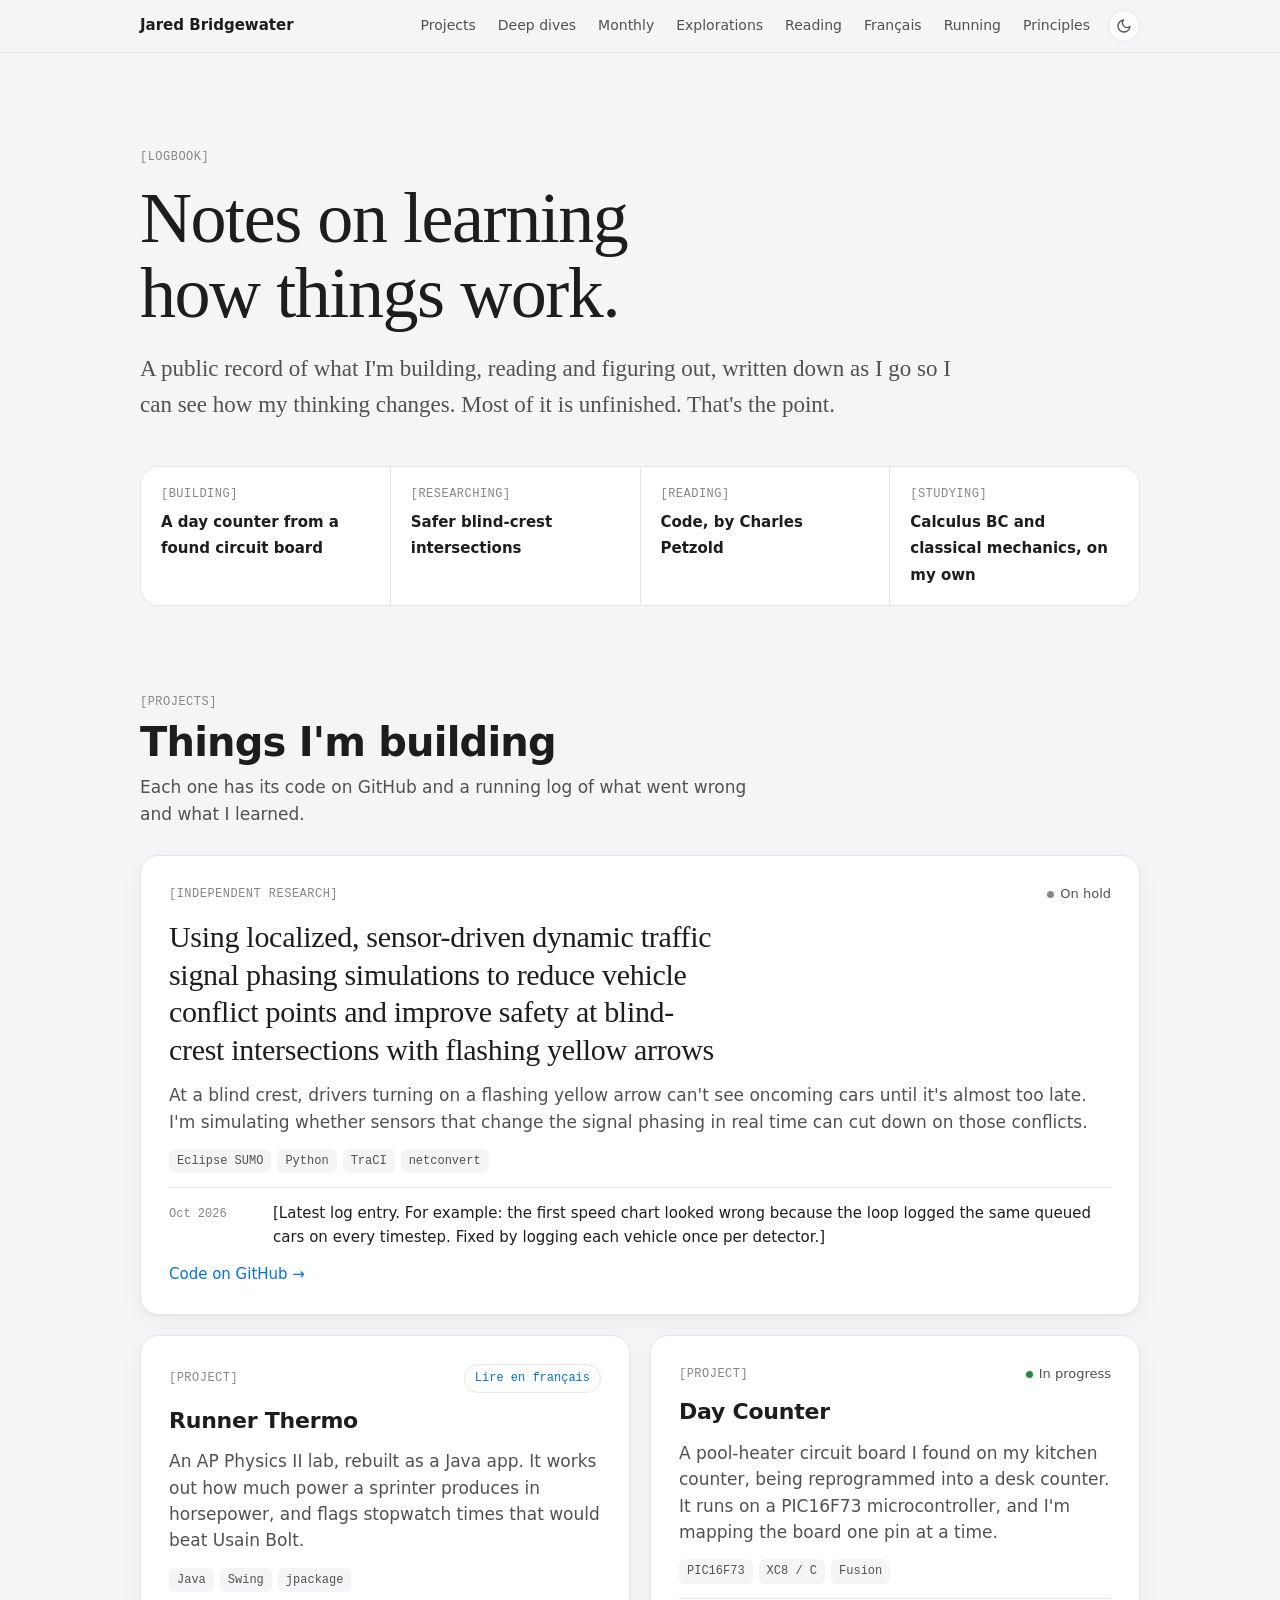
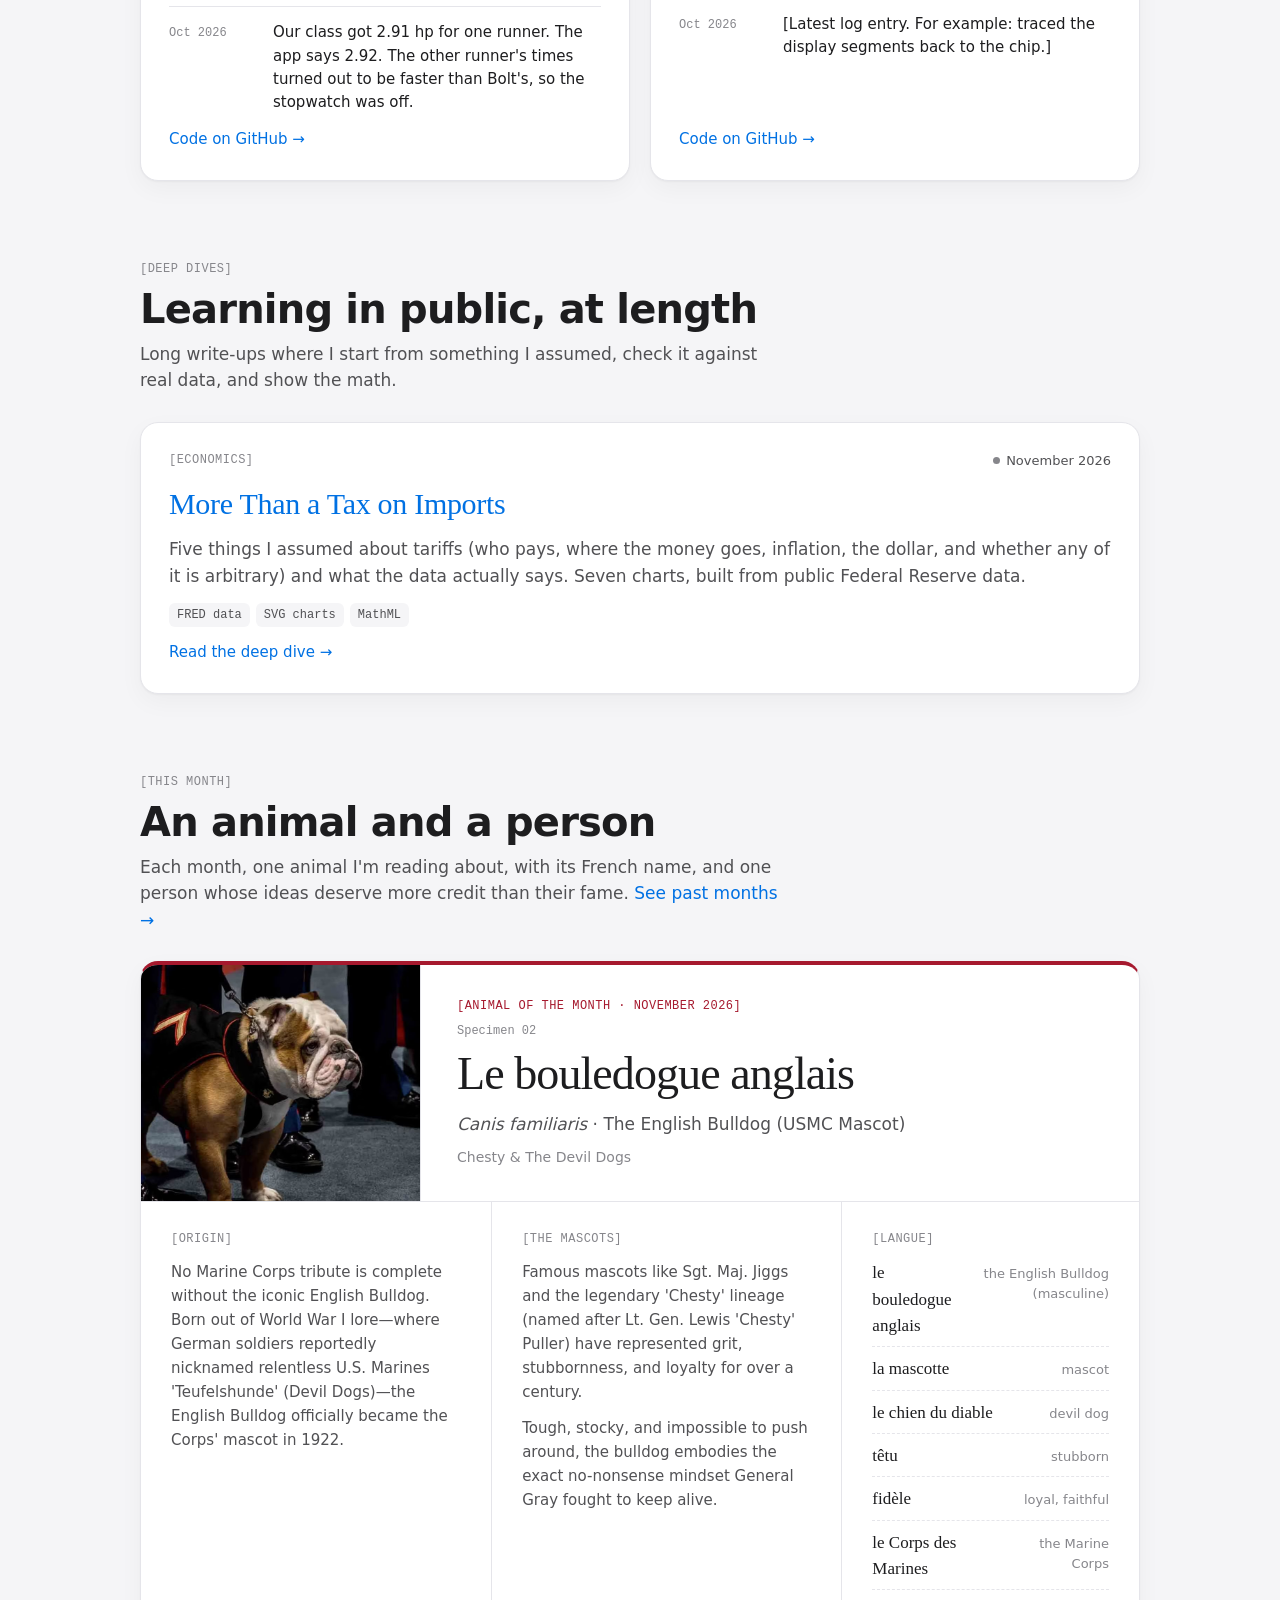
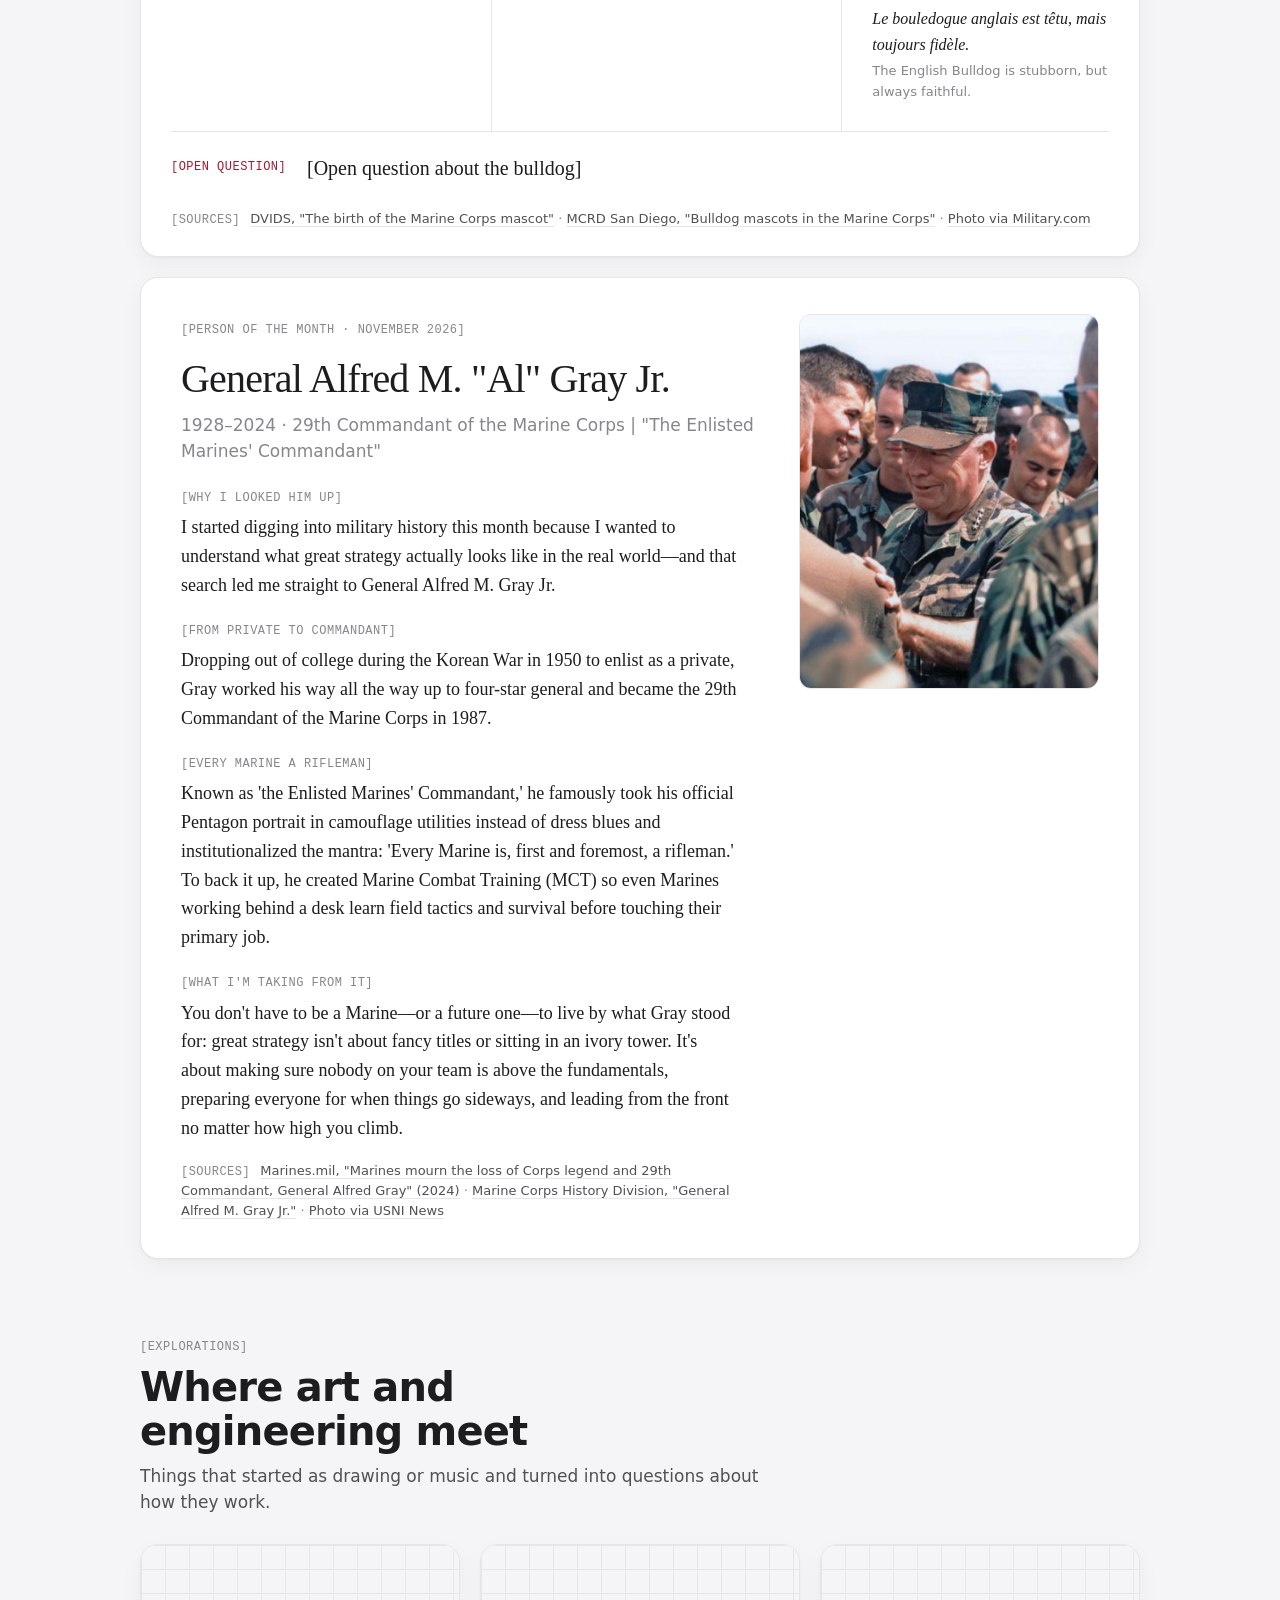
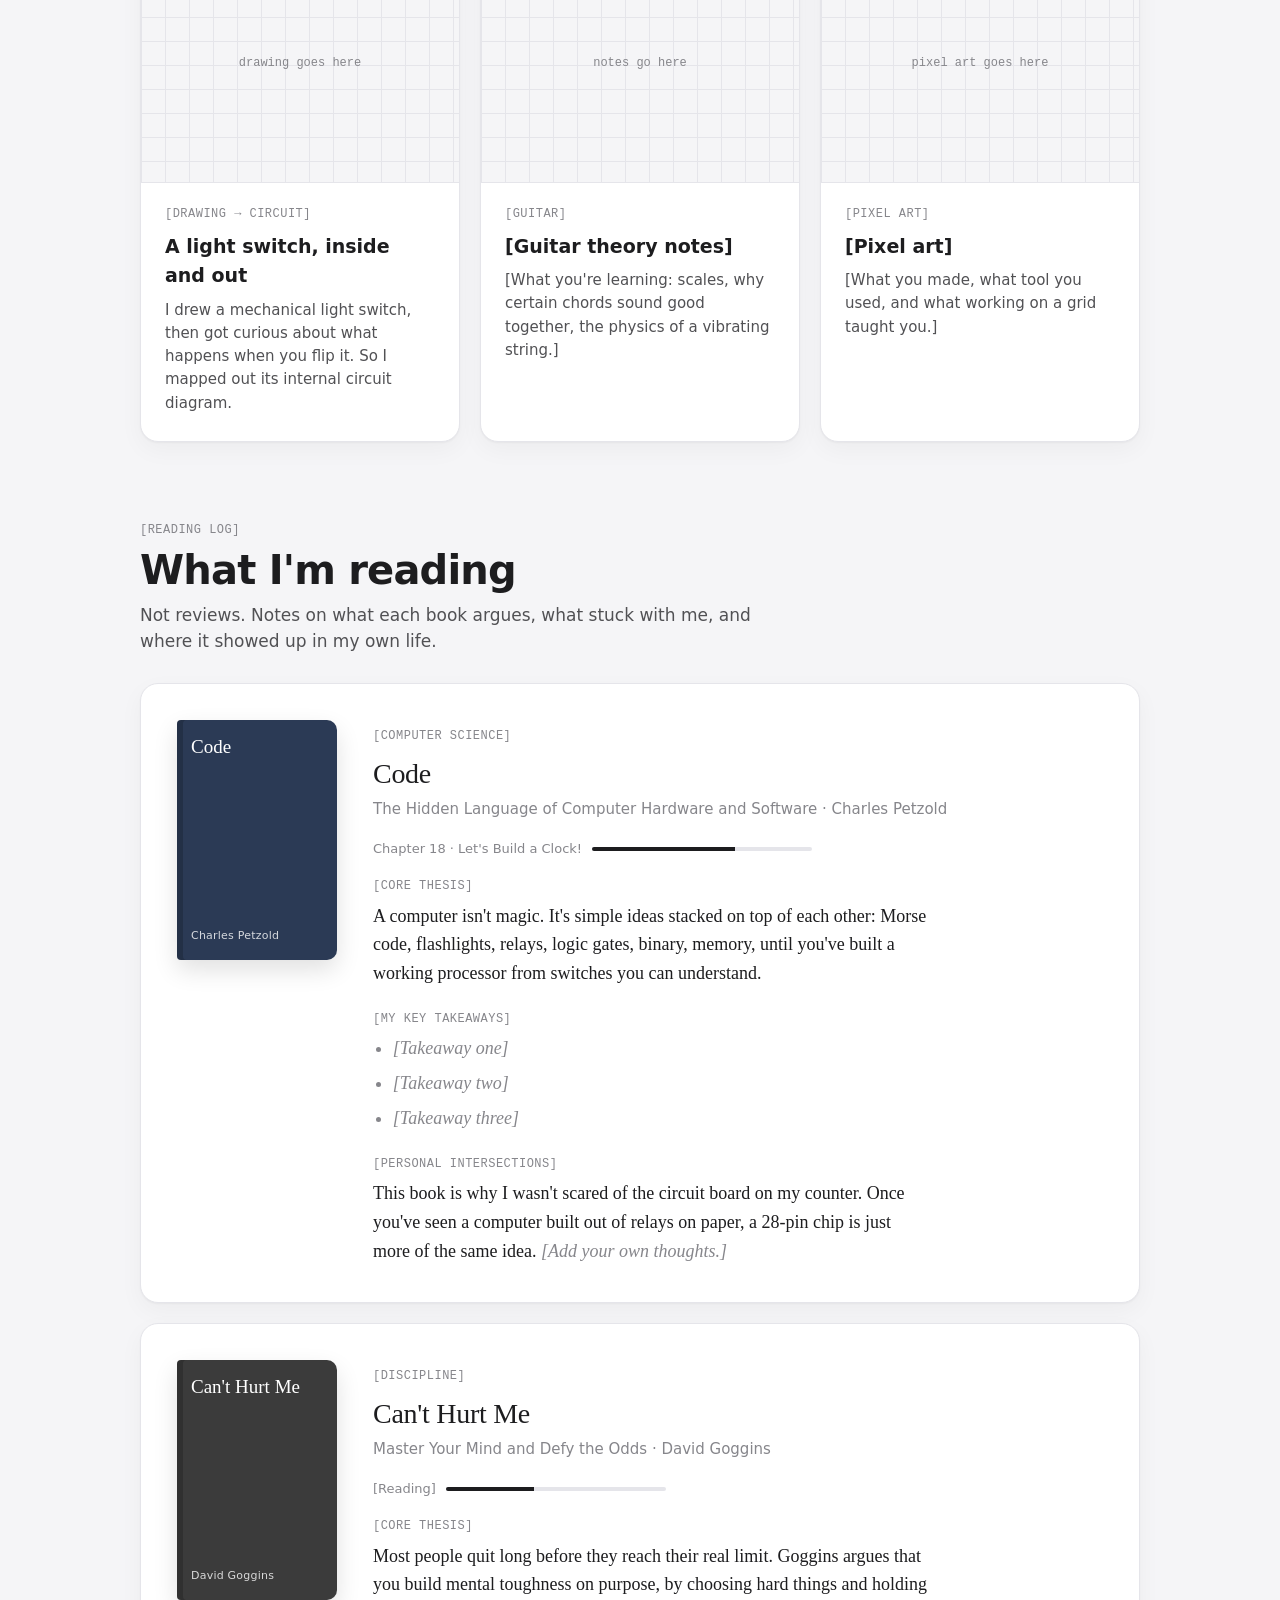
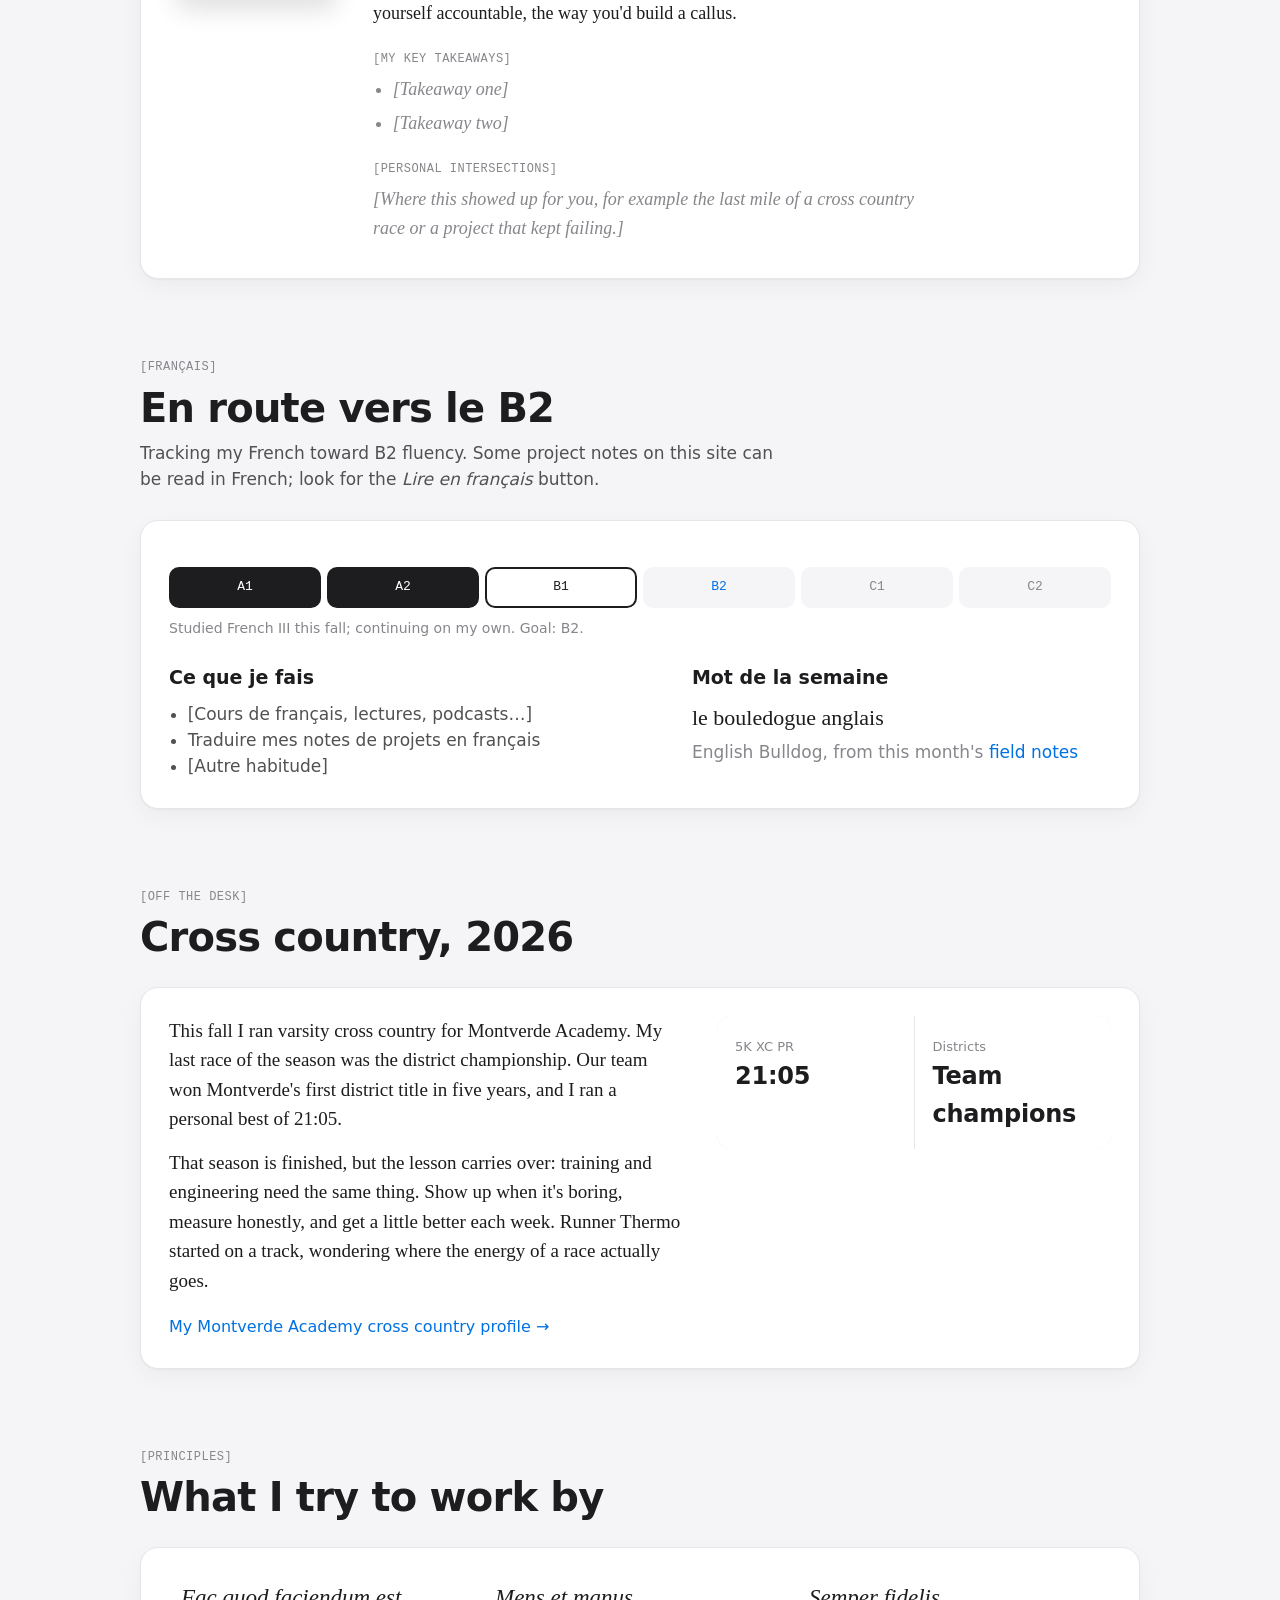
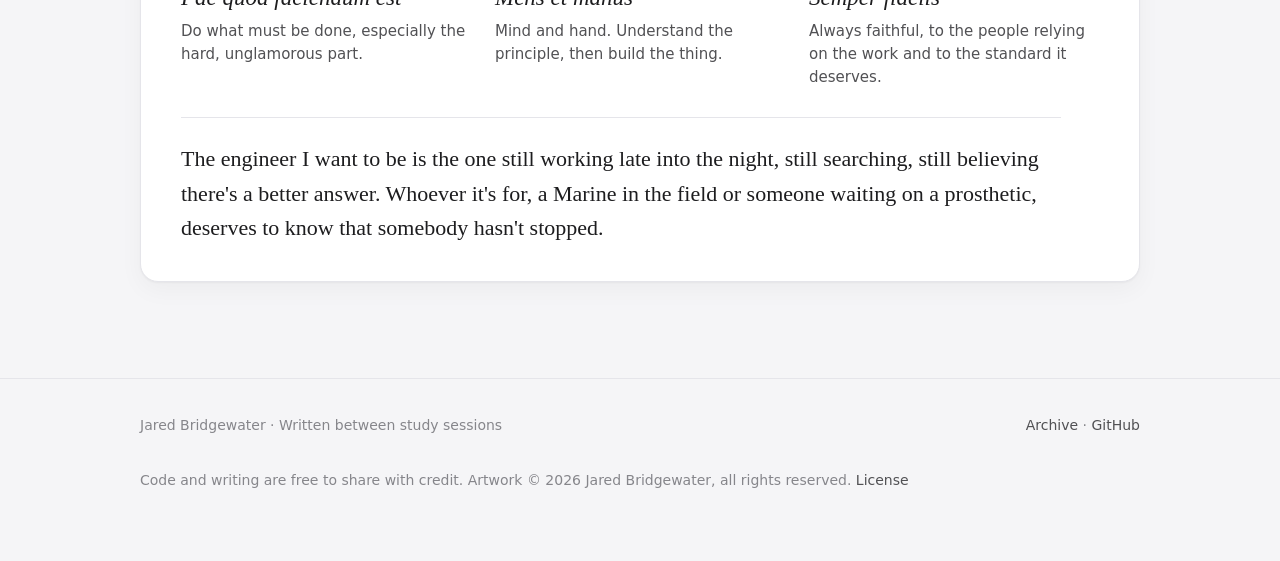
==== commit dc5dd09b: "Add photos for November: Chesty and General Gray Portrait cards can now show a photo (two columns on" ====
--- a/index.html
+++ b/index.html
@@ -27,7 +27,7 @@
   <link rel="apple-touch-icon" href="apple-touch-icon.png">
 
   <!-- LEARN: the styles now live in their own file so every page can share them. -->
-  <link rel="stylesheet" href="style.css?v=2026-11-21a">
+  <link rel="stylesheet" href="style.css?v=2026-11-21b">
   <!-- LEARN: this tiny script runs BEFORE the page draws. It reads the visitor's saved choice
        and applies it right away, so the page never flashes the wrong colors on load.
        If they never chose, it follows their device setting. -->
--- a/style.css
+++ b/style.css
@@ -515,6 +515,13 @@
 .pt-meta { margin: 0 0 24px; color: var(--ink-3); }
 .portrait .note { max-width: 680px; }
 
+/* LEARN: when a Portrait has a photo, the card turns into a two-column grid:
+   text on the left, a fixed-width photo on the right. minmax(0, 1fr) lets the
+   text column shrink instead of pushing the photo off the card. */
+.portrait.has-photo { display: grid; grid-template-columns: minmax(0, 1fr) 300px; gap: 40px; align-items: start; }
+.pt-photo { margin: 0; }
+.pt-photo img { width: 100%; aspect-ratio: 4 / 5; object-fit: cover; border-radius: 12px; border: 1px solid var(--line); }
+
 /* ================================================================
    PRINCIPLES
    ================================================================ */
@@ -575,6 +582,16 @@
    .fn-art img { image-rendering: pixelated; }
 
 /* LEARN: on phones the card stacks, so show the art as a full square instead of cropping it to a wide strip. */
+/* LEARN: photos (class="photo") are not pixel art, so they get normal smooth scaling.
+   On phones they show as a wide 16:9 strip, cropped around imageFocus. */
+.fn-art img.photo { image-rendering: auto; }
+@media (max-width: 860px) {
+  .fn-art img.photo { aspect-ratio: 16 / 9; max-width: none; object-fit: cover; }
+  /* On phones the Portrait photo moves above the text as a wide strip. */
+  .portrait.has-photo { grid-template-columns: 1fr; gap: 24px; }
+  .pt-photo { order: -1; }
+  .pt-photo img { aspect-ratio: 16 / 10; }
+}
 @media (max-width: 860px) {
   .fn-art img { aspect-ratio: 1 / 1; width: 100%; max-width: 360px; height: auto; margin: 0 auto; display: block; object-fit: contain; }
 }
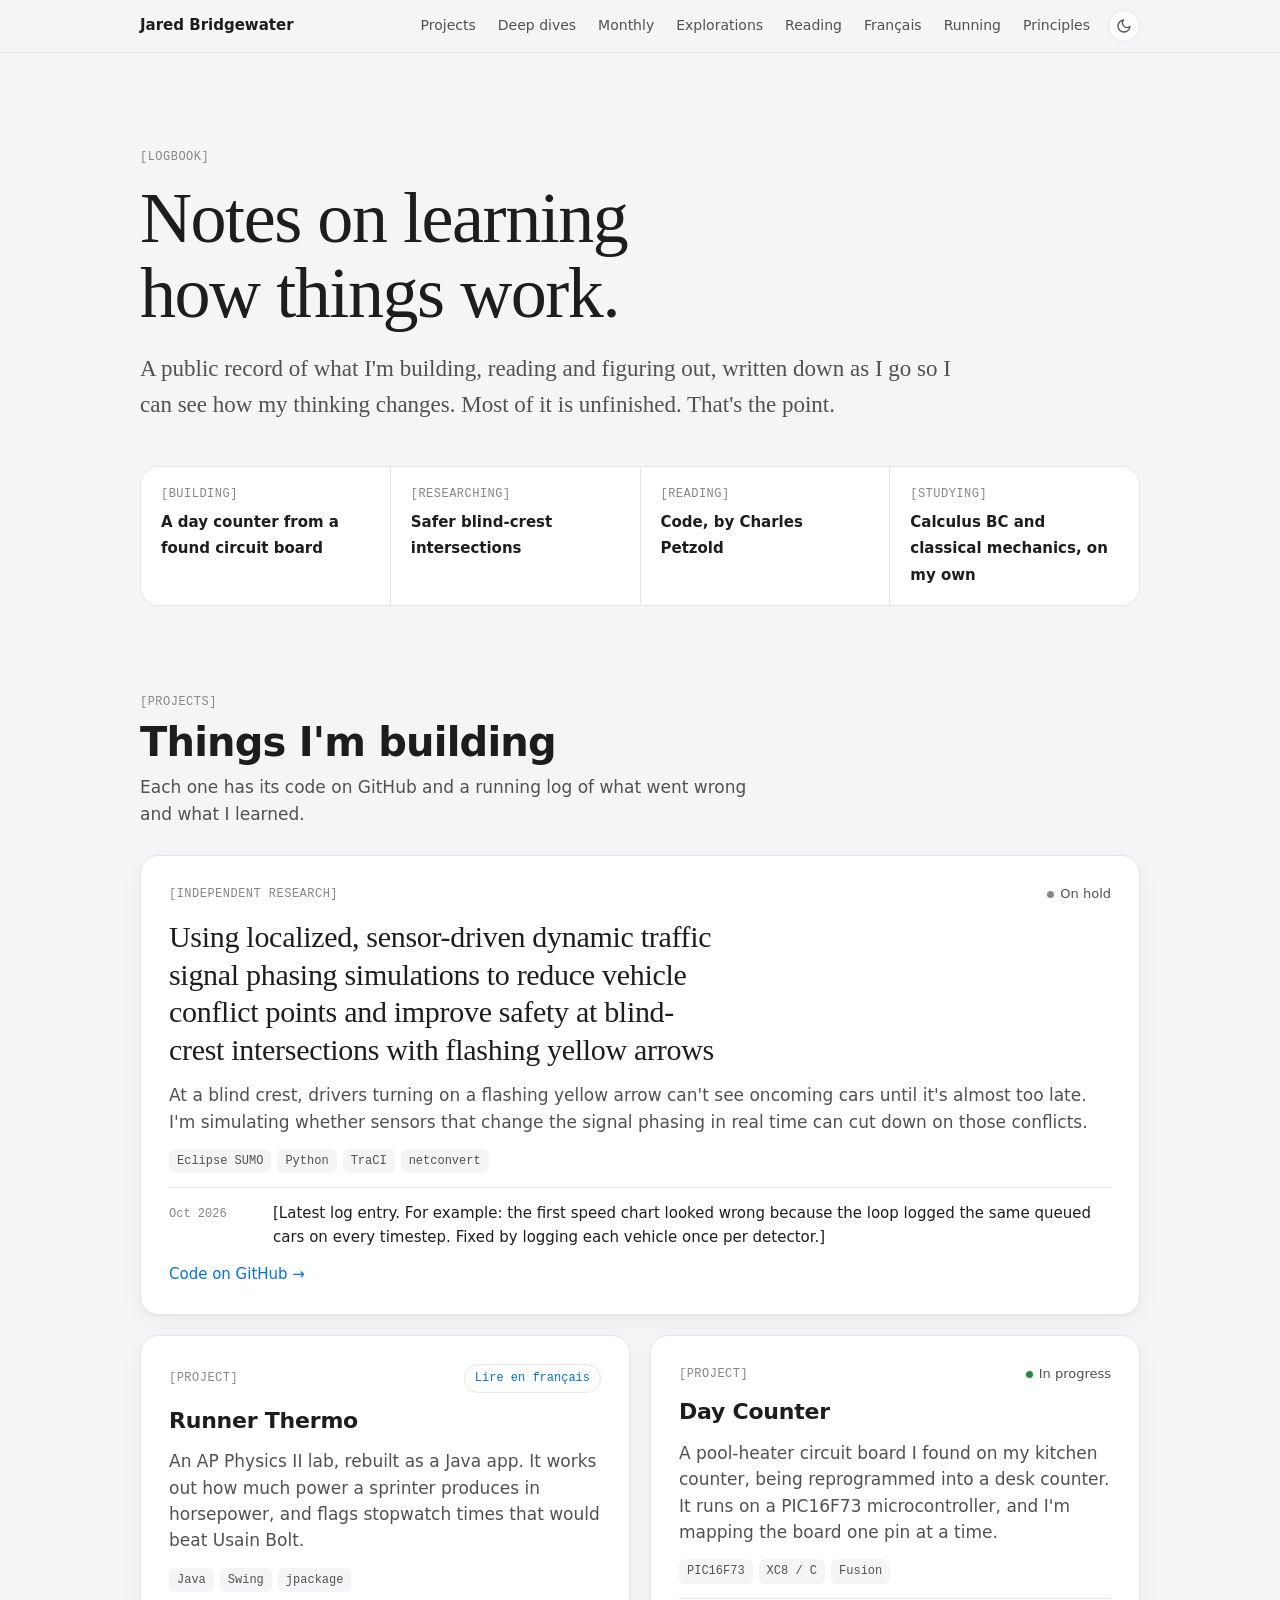
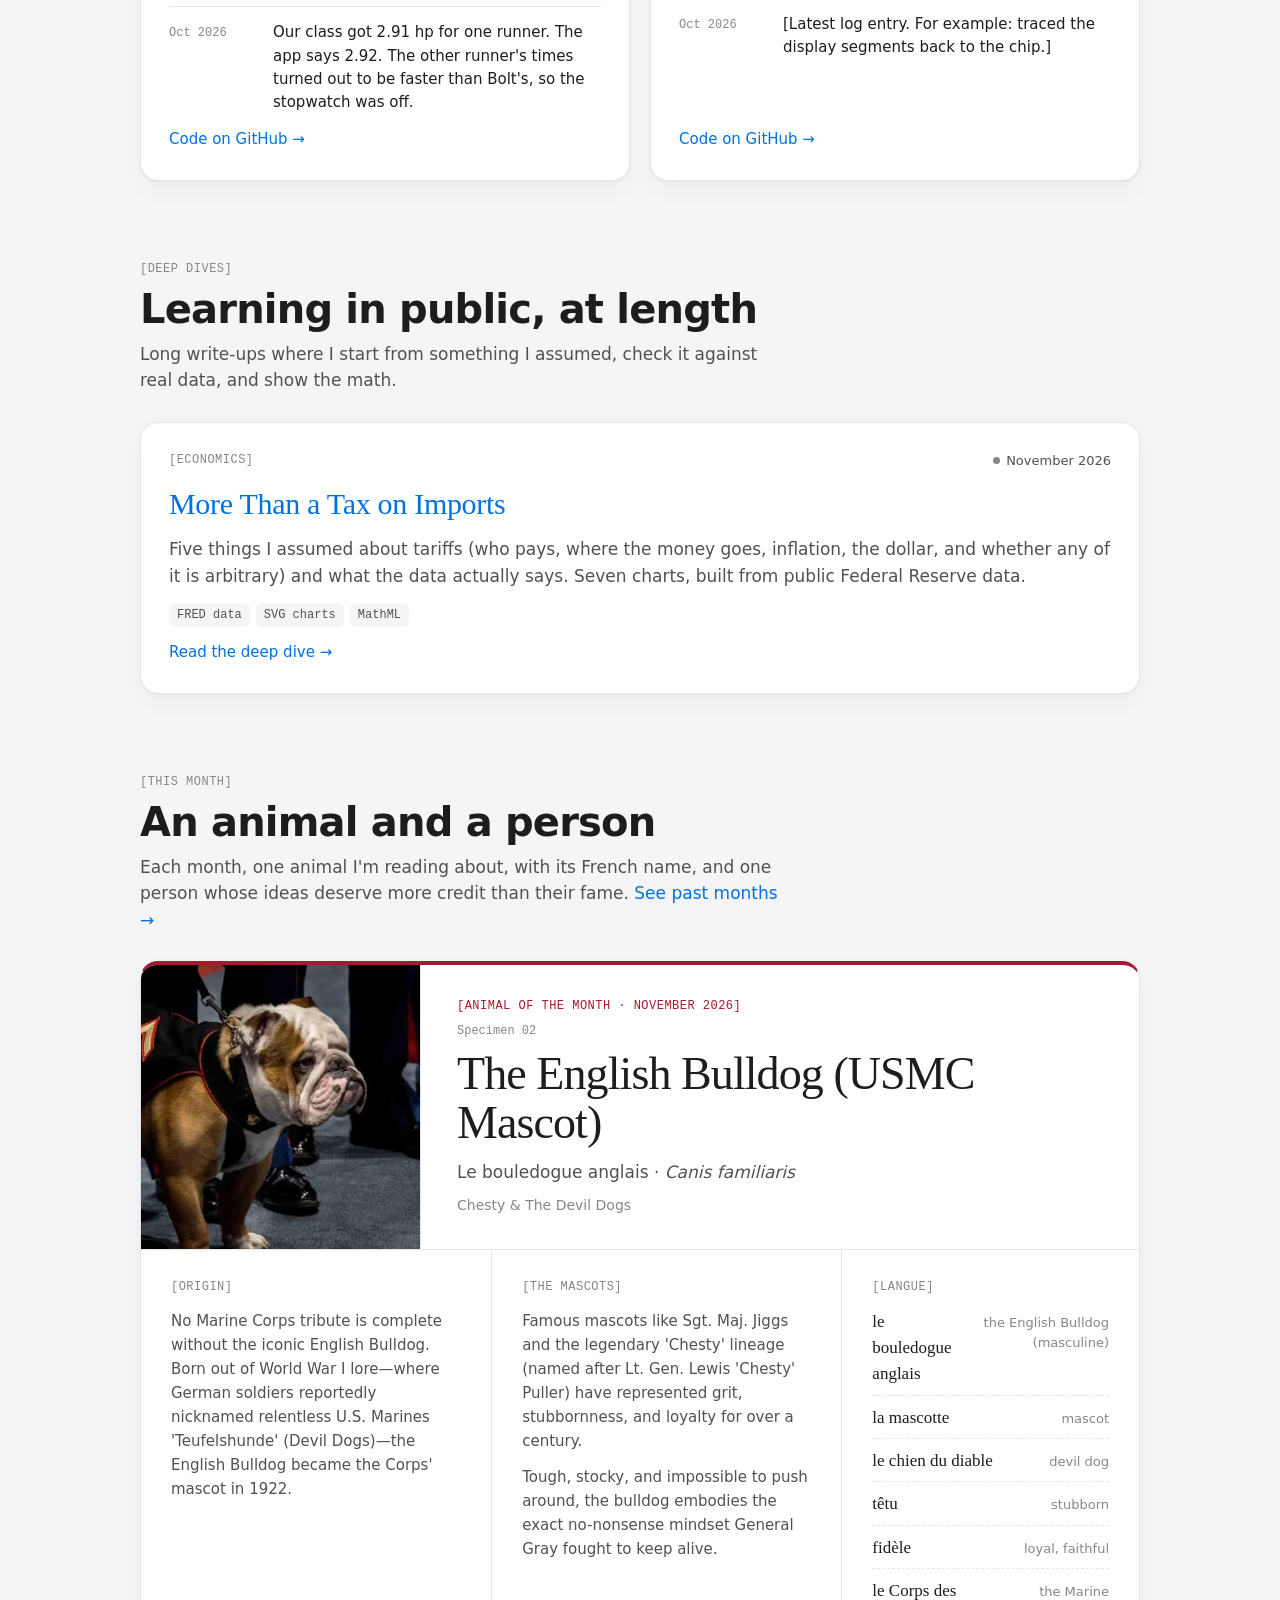
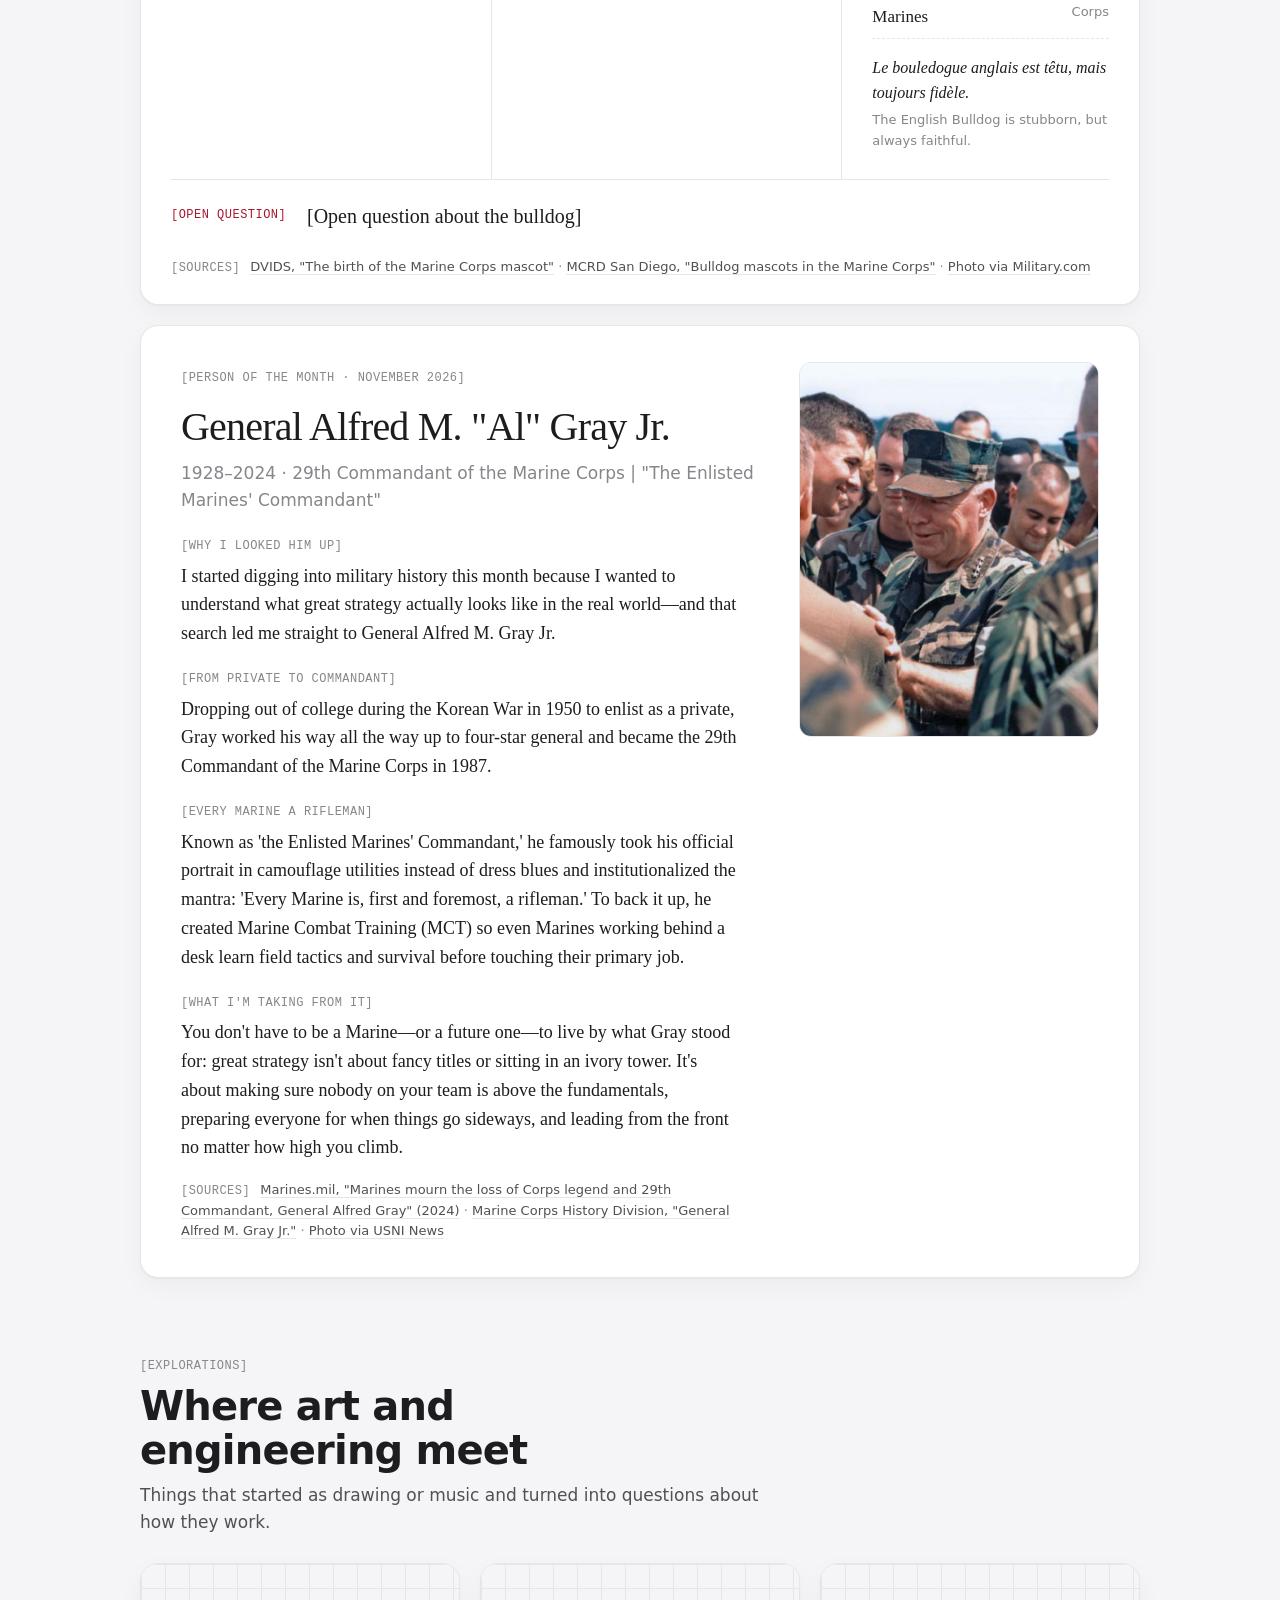
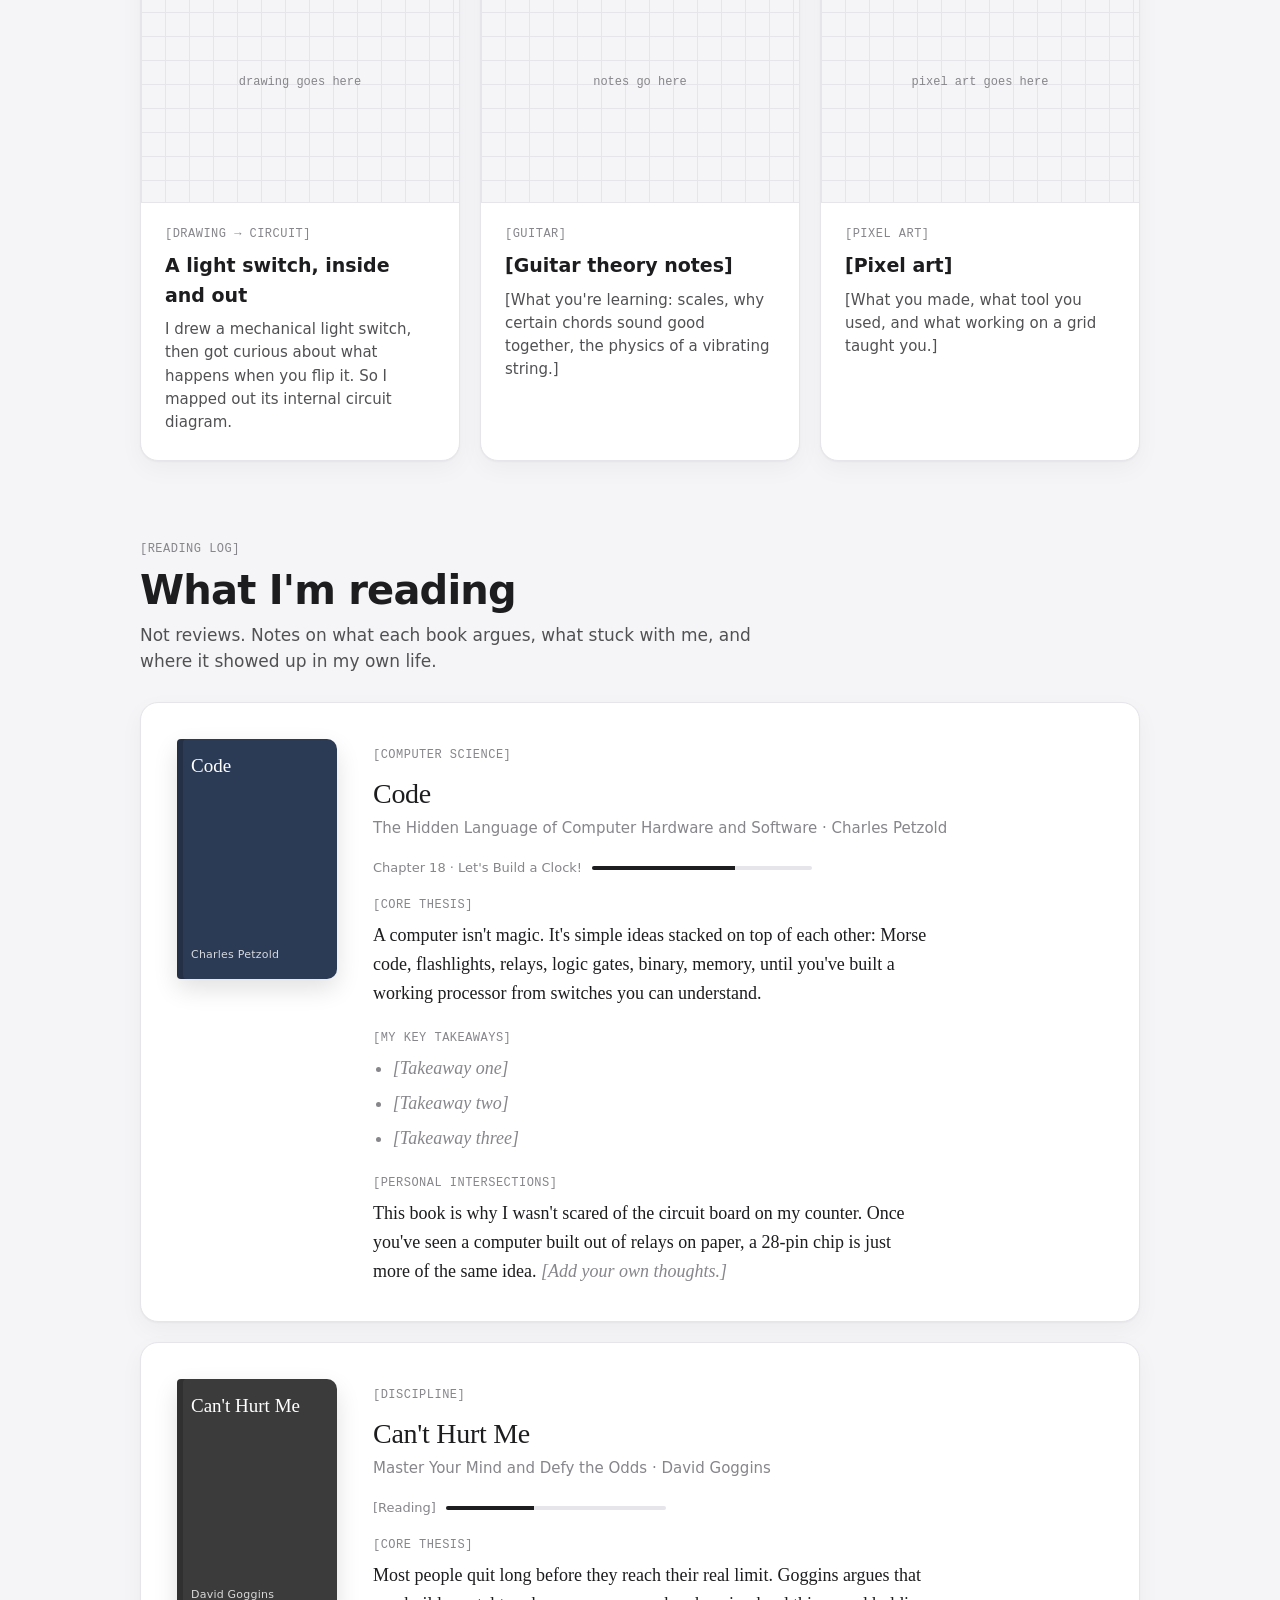
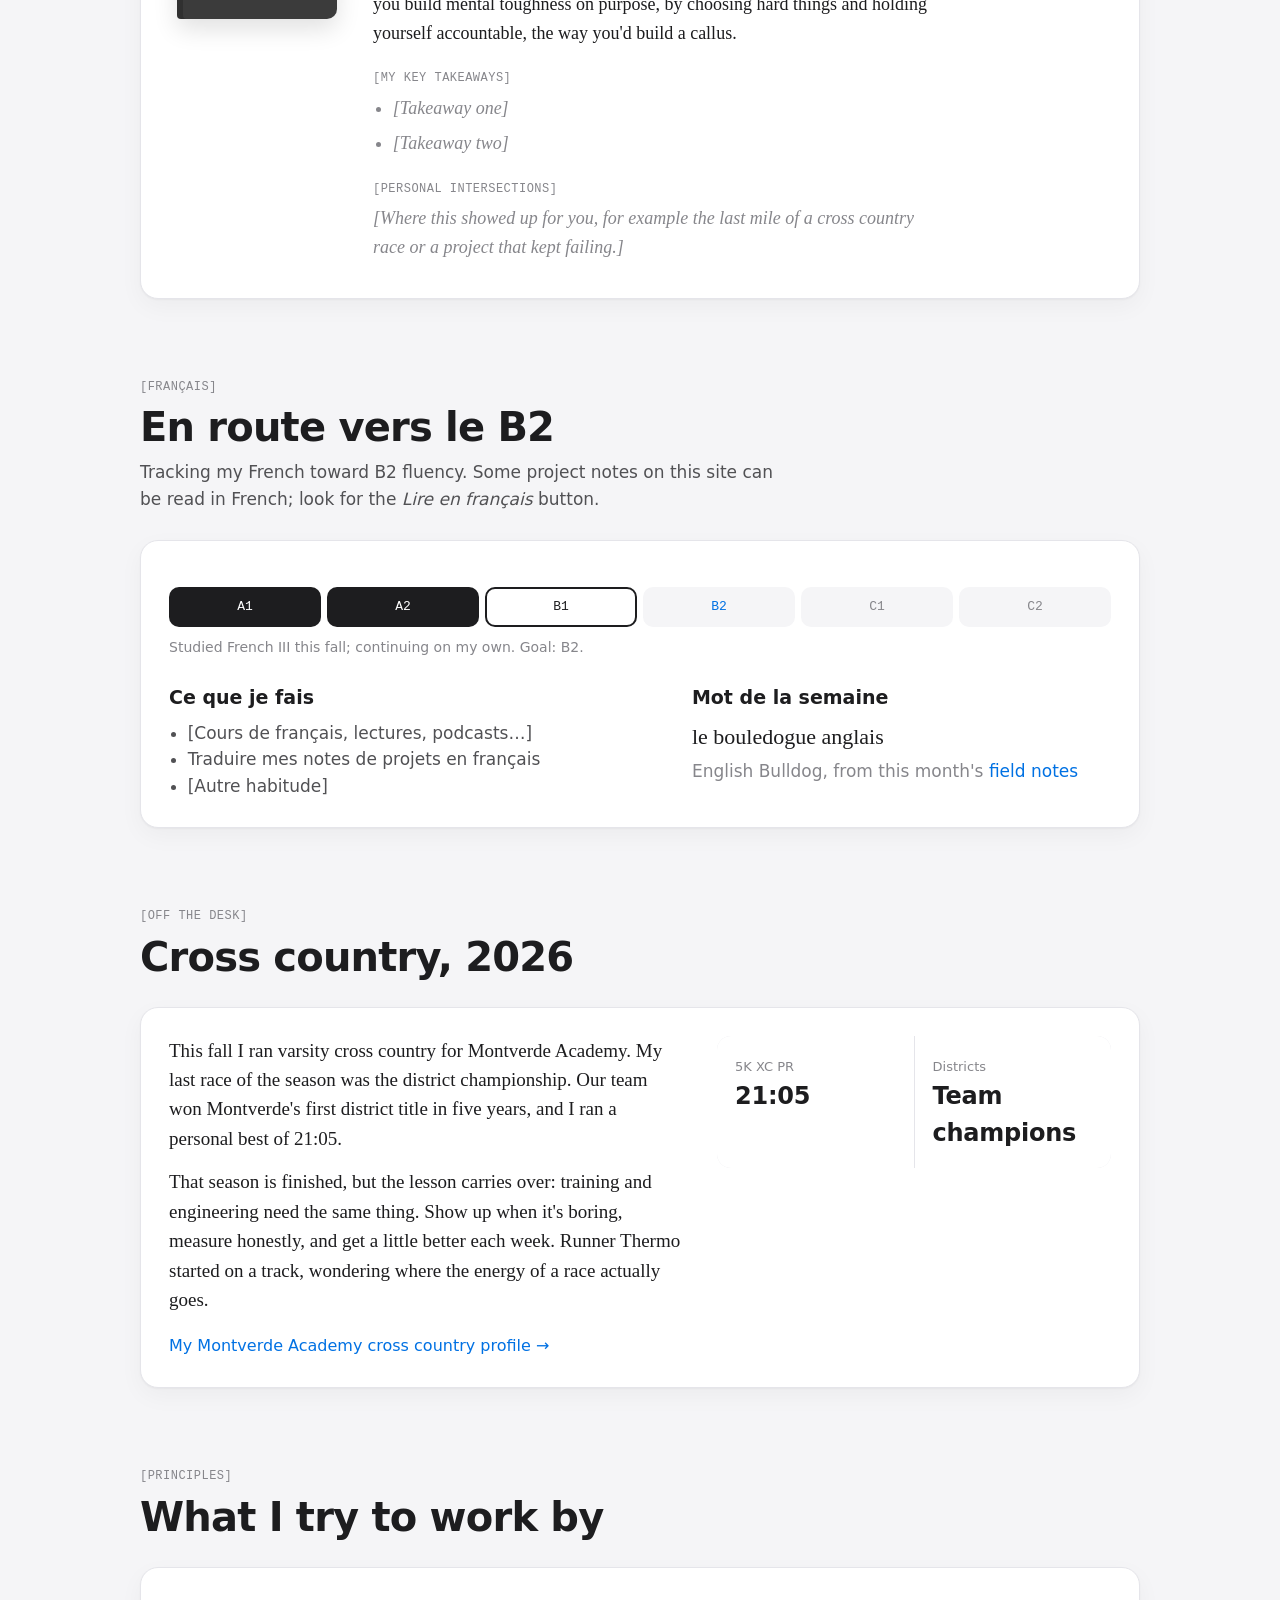
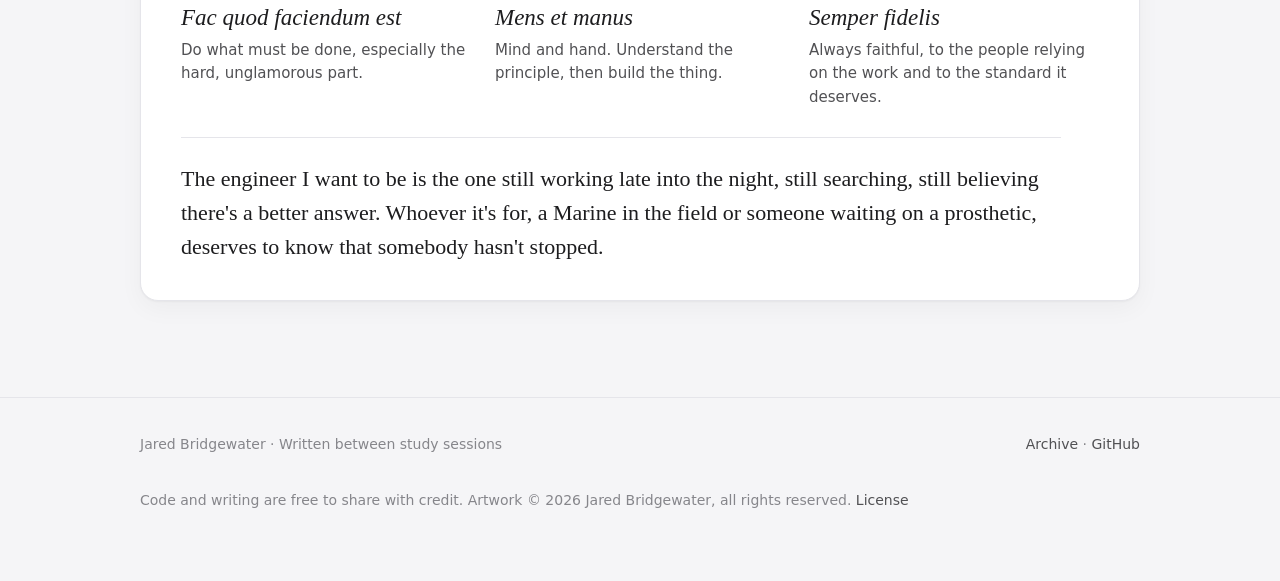
==== commit 713b3543: "Keep 'That's the point.' from wrapping onto its own line" ====
--- a/index.html
+++ b/index.html
@@ -27,7 +27,7 @@
   <link rel="apple-touch-icon" href="apple-touch-icon.png">
 
   <!-- LEARN: the styles now live in their own file so every page can share them. -->
-  <link rel="stylesheet" href="style.css?v=2026-11-21b">
+  <link rel="stylesheet" href="style.css?v=2026-11-21c">
   <!-- LEARN: this tiny script runs BEFORE the page draws. It reads the visitor's saved choice
        and applies it right away, so the page never flashes the wrong colors on load.
        If they never chose, it follows their device setting. -->
@@ -82,7 +82,9 @@
       <h1>Notes on learning how things work.</h1>
       <p class="lede">
         A public record of what I'm building, reading and figuring out, written down
-        as I go so I can see how my thinking changes. Most of it is unfinished. That's the point.
+        as I go so I can see how my thinking changes. Most of it is unfinished. That's&nbsp;the&nbsp;point.
+        <!-- LEARN: &nbsp; is a non-breaking space. It glues "That's the point." together so the
+             last line never ends on one stranded word, in browsers that don't support text-wrap: pretty. -->
       </p>
 
       <!-- LEARN: these four boxes are one CSS grid. Resize the window to watch them rearrange. -->
--- a/style.css
+++ b/style.css
@@ -228,6 +228,7 @@
   color: var(--ink-2);
   max-width: 36em;
   margin: 0;
+  text-wrap: pretty;    /* LEARN: asks the browser not to leave one lonely word on the last line */
 }
 
 /* "Right now" strip, like the "currently reading" panels on Gates Notes */
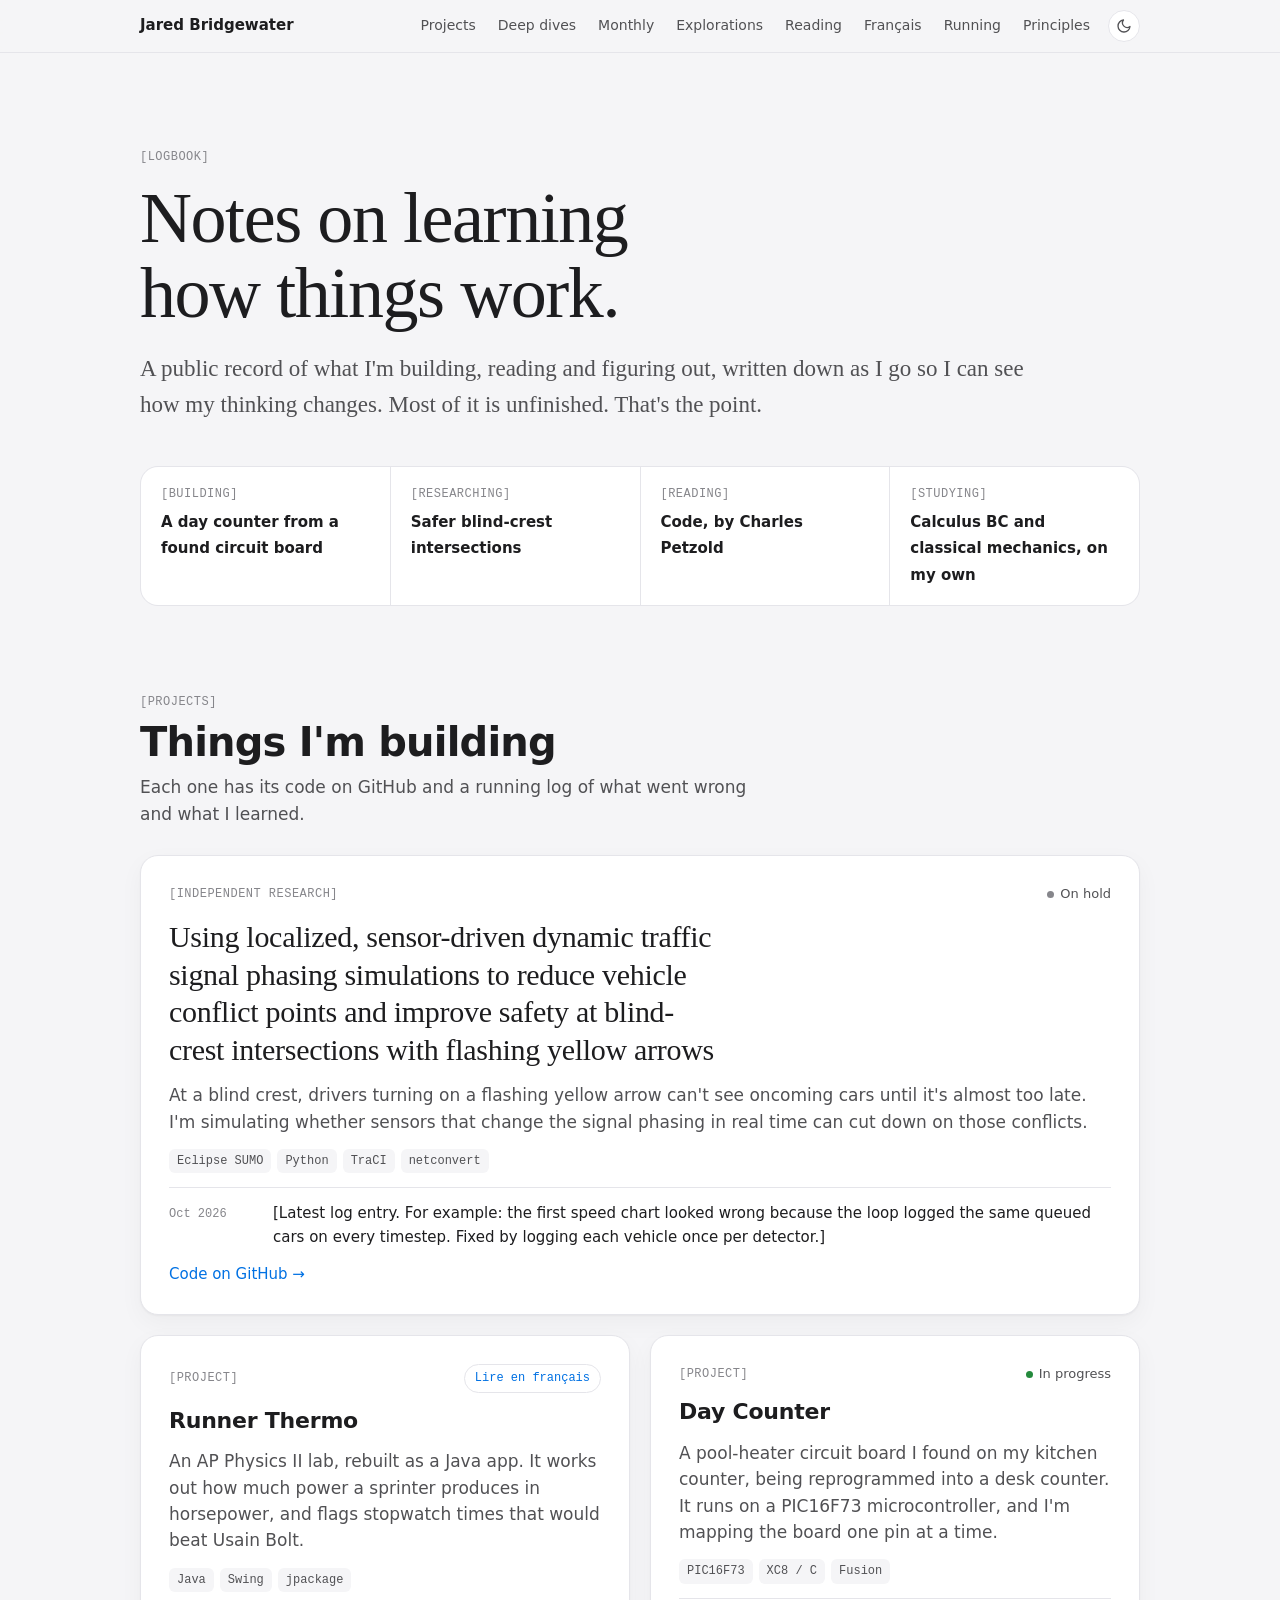
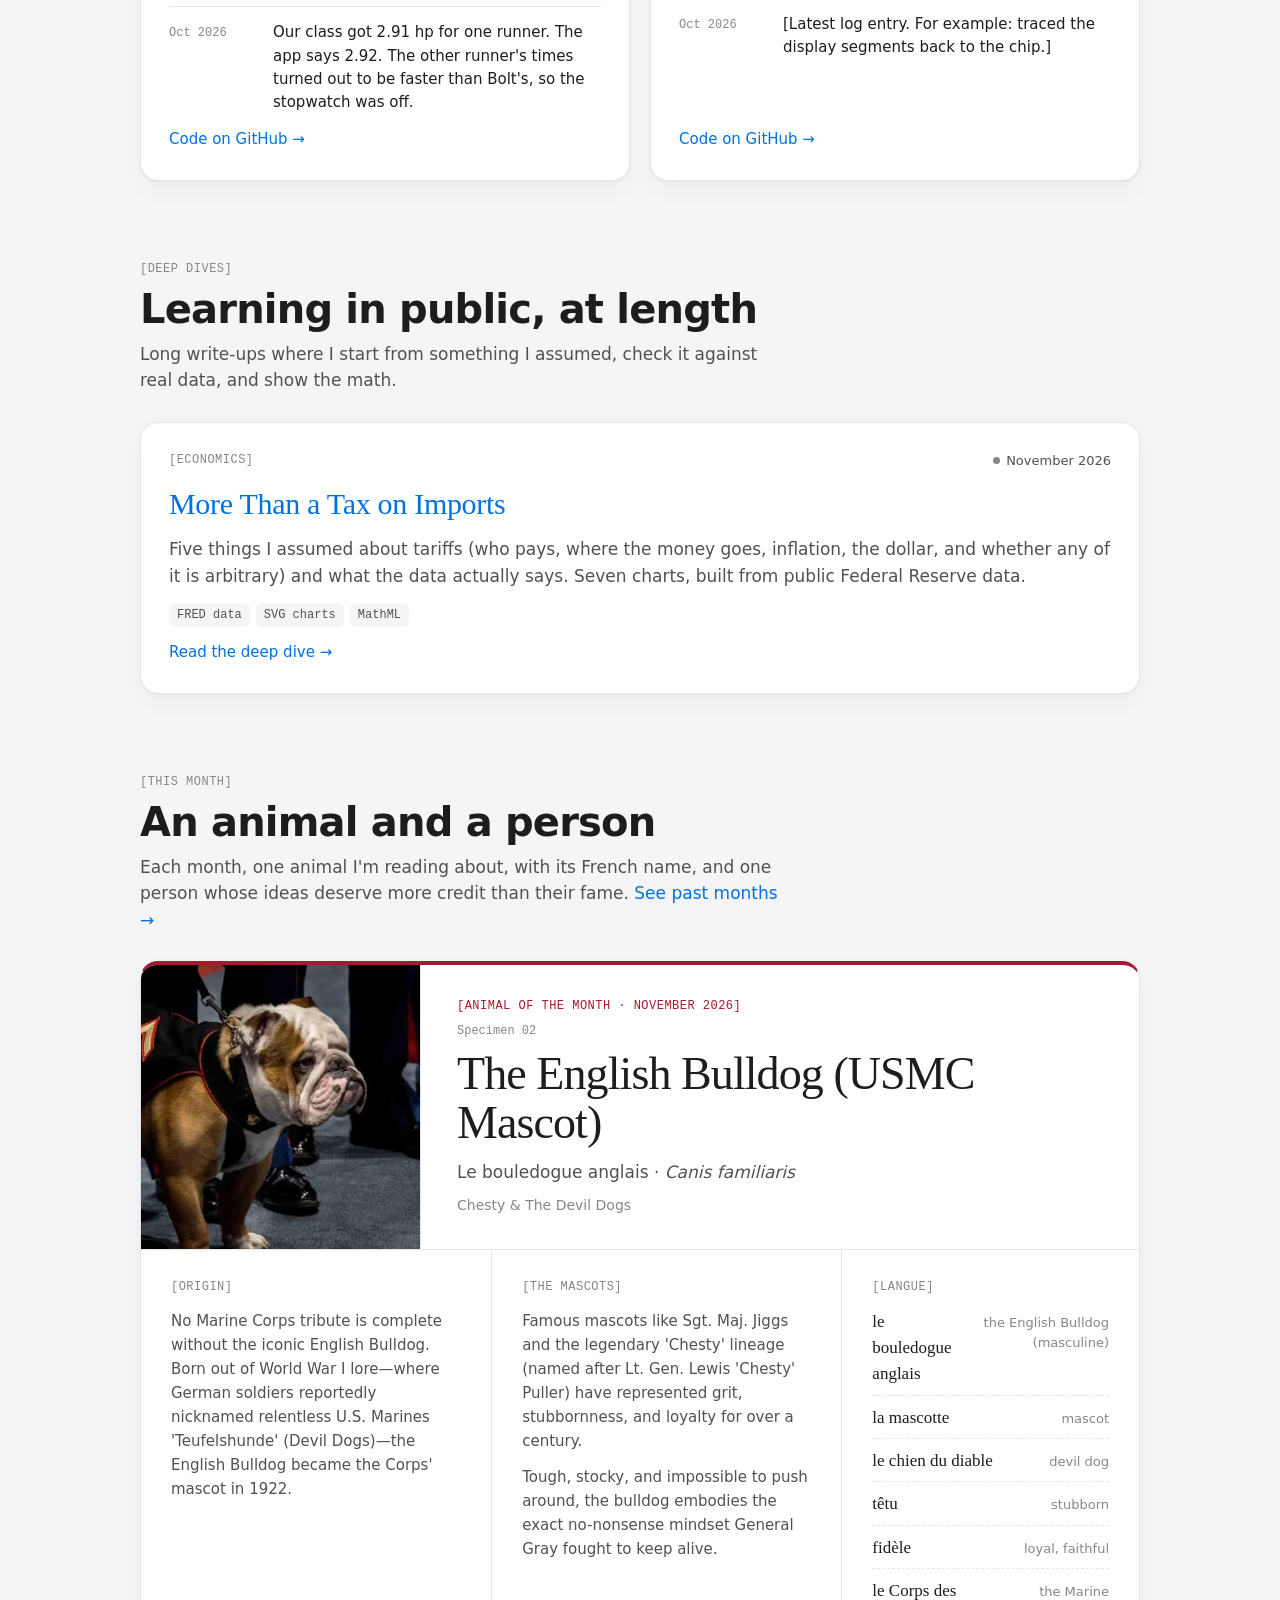
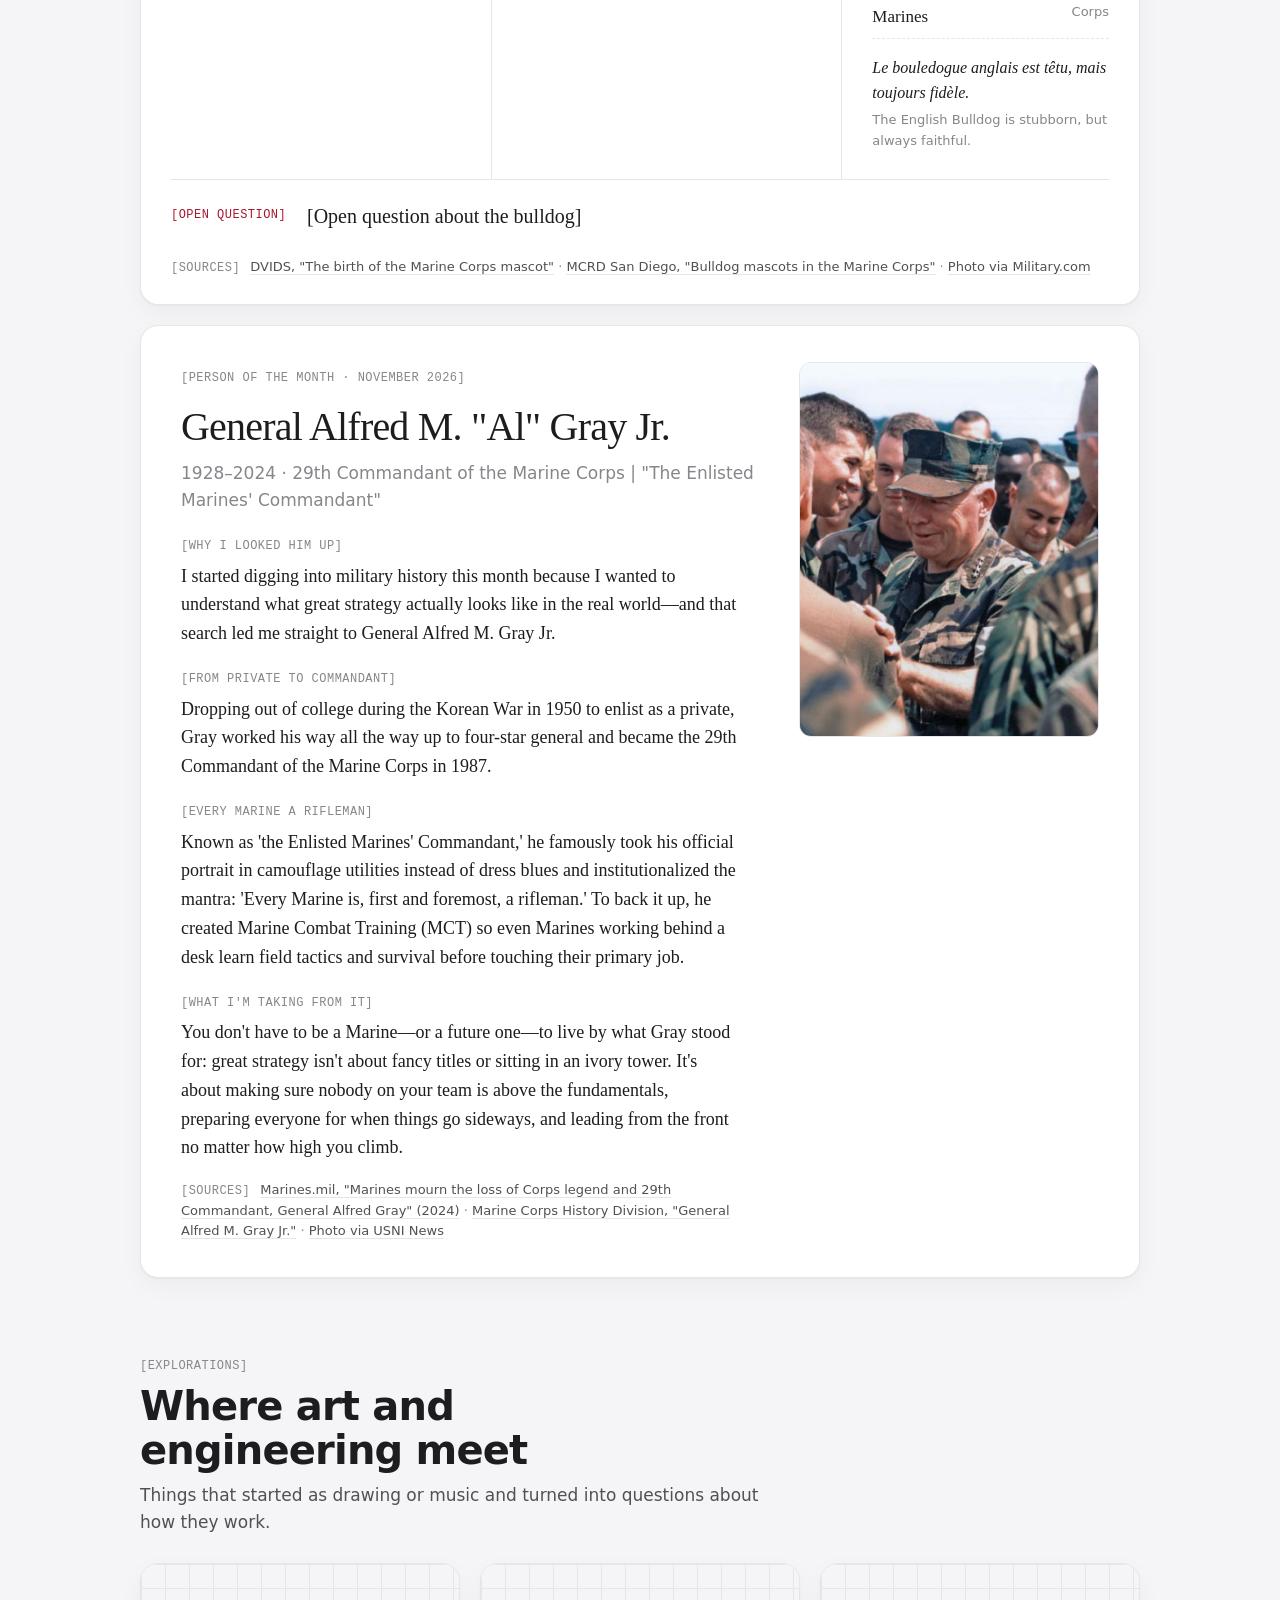
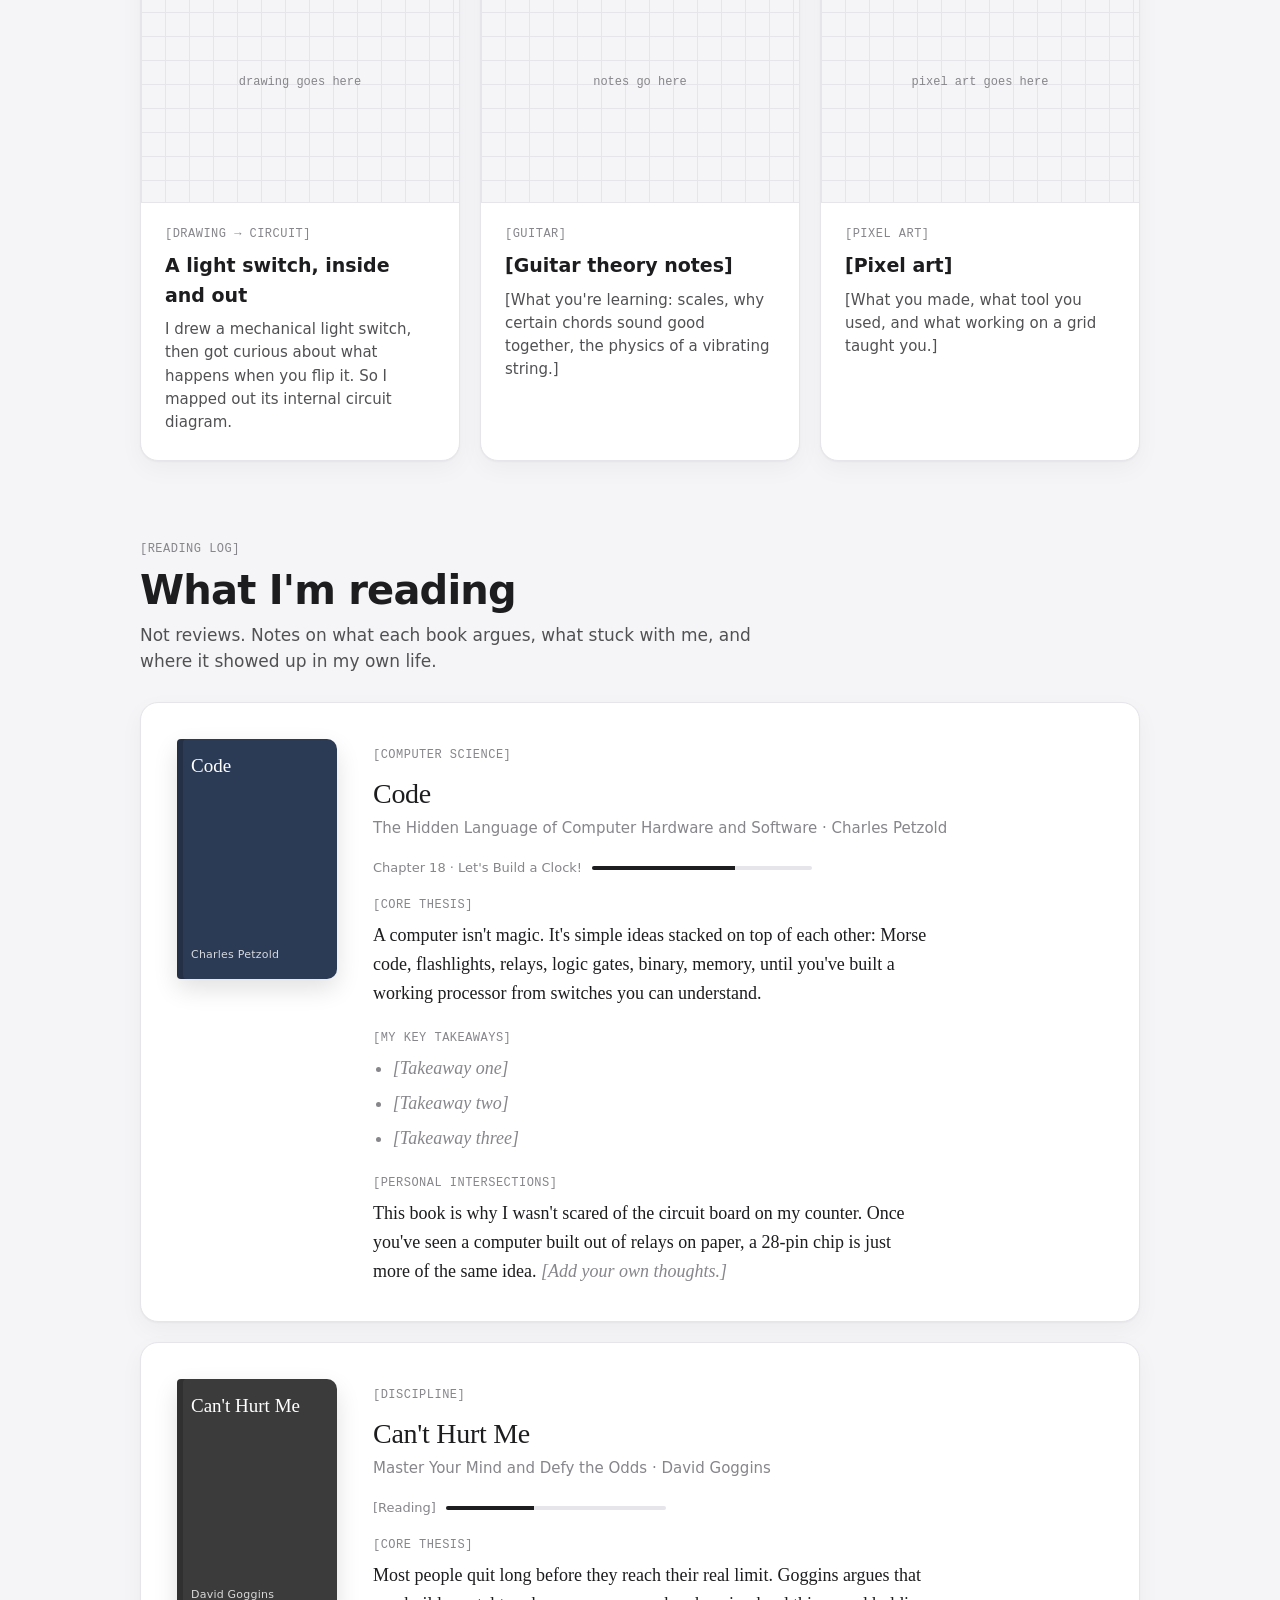
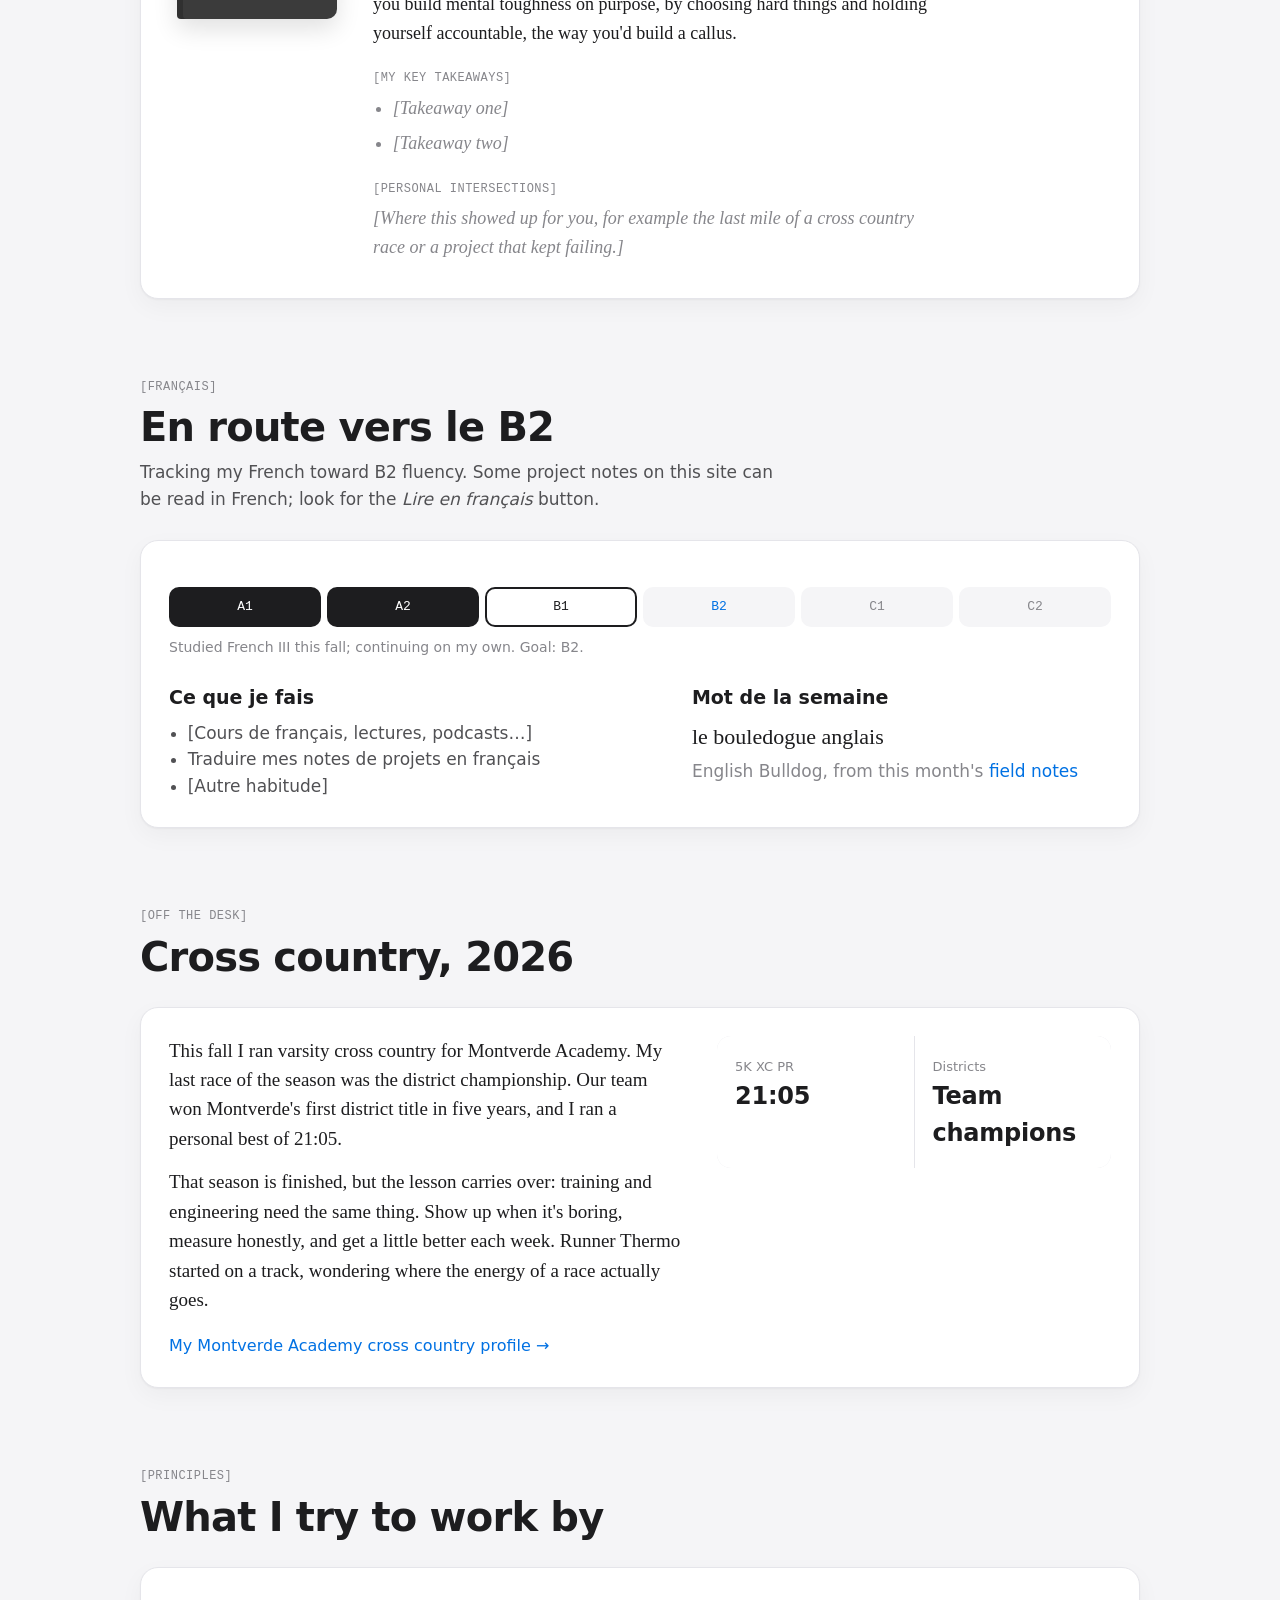
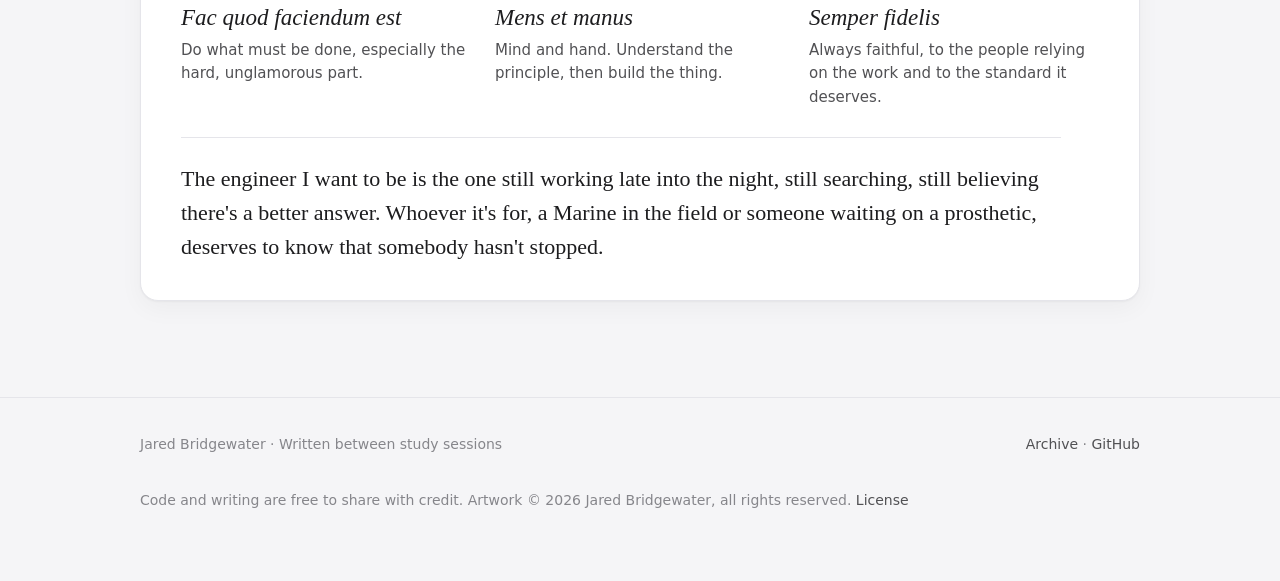
==== commit a36b2f5d: "Fit the intro on two lines instead of stranding 'point.' Undo the non-breaking spaces and text-wrap:" ====
--- a/index.html
+++ b/index.html
@@ -27,7 +27,7 @@
   <link rel="apple-touch-icon" href="apple-touch-icon.png">
 
   <!-- LEARN: the styles now live in their own file so every page can share them. -->
-  <link rel="stylesheet" href="style.css?v=2026-11-21c">
+  <link rel="stylesheet" href="style.css?v=2026-11-21d">
   <!-- LEARN: this tiny script runs BEFORE the page draws. It reads the visitor's saved choice
        and applies it right away, so the page never flashes the wrong colors on load.
        If they never chose, it follows their device setting. -->
@@ -82,9 +82,7 @@
       <h1>Notes on learning how things work.</h1>
       <p class="lede">
         A public record of what I'm building, reading and figuring out, written down
-        as I go so I can see how my thinking changes. Most of it is unfinished. That's&nbsp;the&nbsp;point.
-        <!-- LEARN: &nbsp; is a non-breaking space. It glues "That's the point." together so the
-             last line never ends on one stranded word, in browsers that don't support text-wrap: pretty. -->
+        as I go so I can see how my thinking changes. Most of it is unfinished. That's the point.
       </p>
 
       <!-- LEARN: these four boxes are one CSS grid. Resize the window to watch them rearrange. -->
--- a/style.css
+++ b/style.css
@@ -226,9 +226,8 @@
   font-family: var(--serif);
   font-size: clamp(19px, 2.2vw, 23px);
   color: var(--ink-2);
-  max-width: 36em;
+  max-width: 40em;      /* LEARN: wide enough that the intro fits on two lines on a laptop or desktop */
   margin: 0;
-  text-wrap: pretty;    /* LEARN: asks the browser not to leave one lonely word on the last line */
 }
 
 /* "Right now" strip, like the "currently reading" panels on Gates Notes */
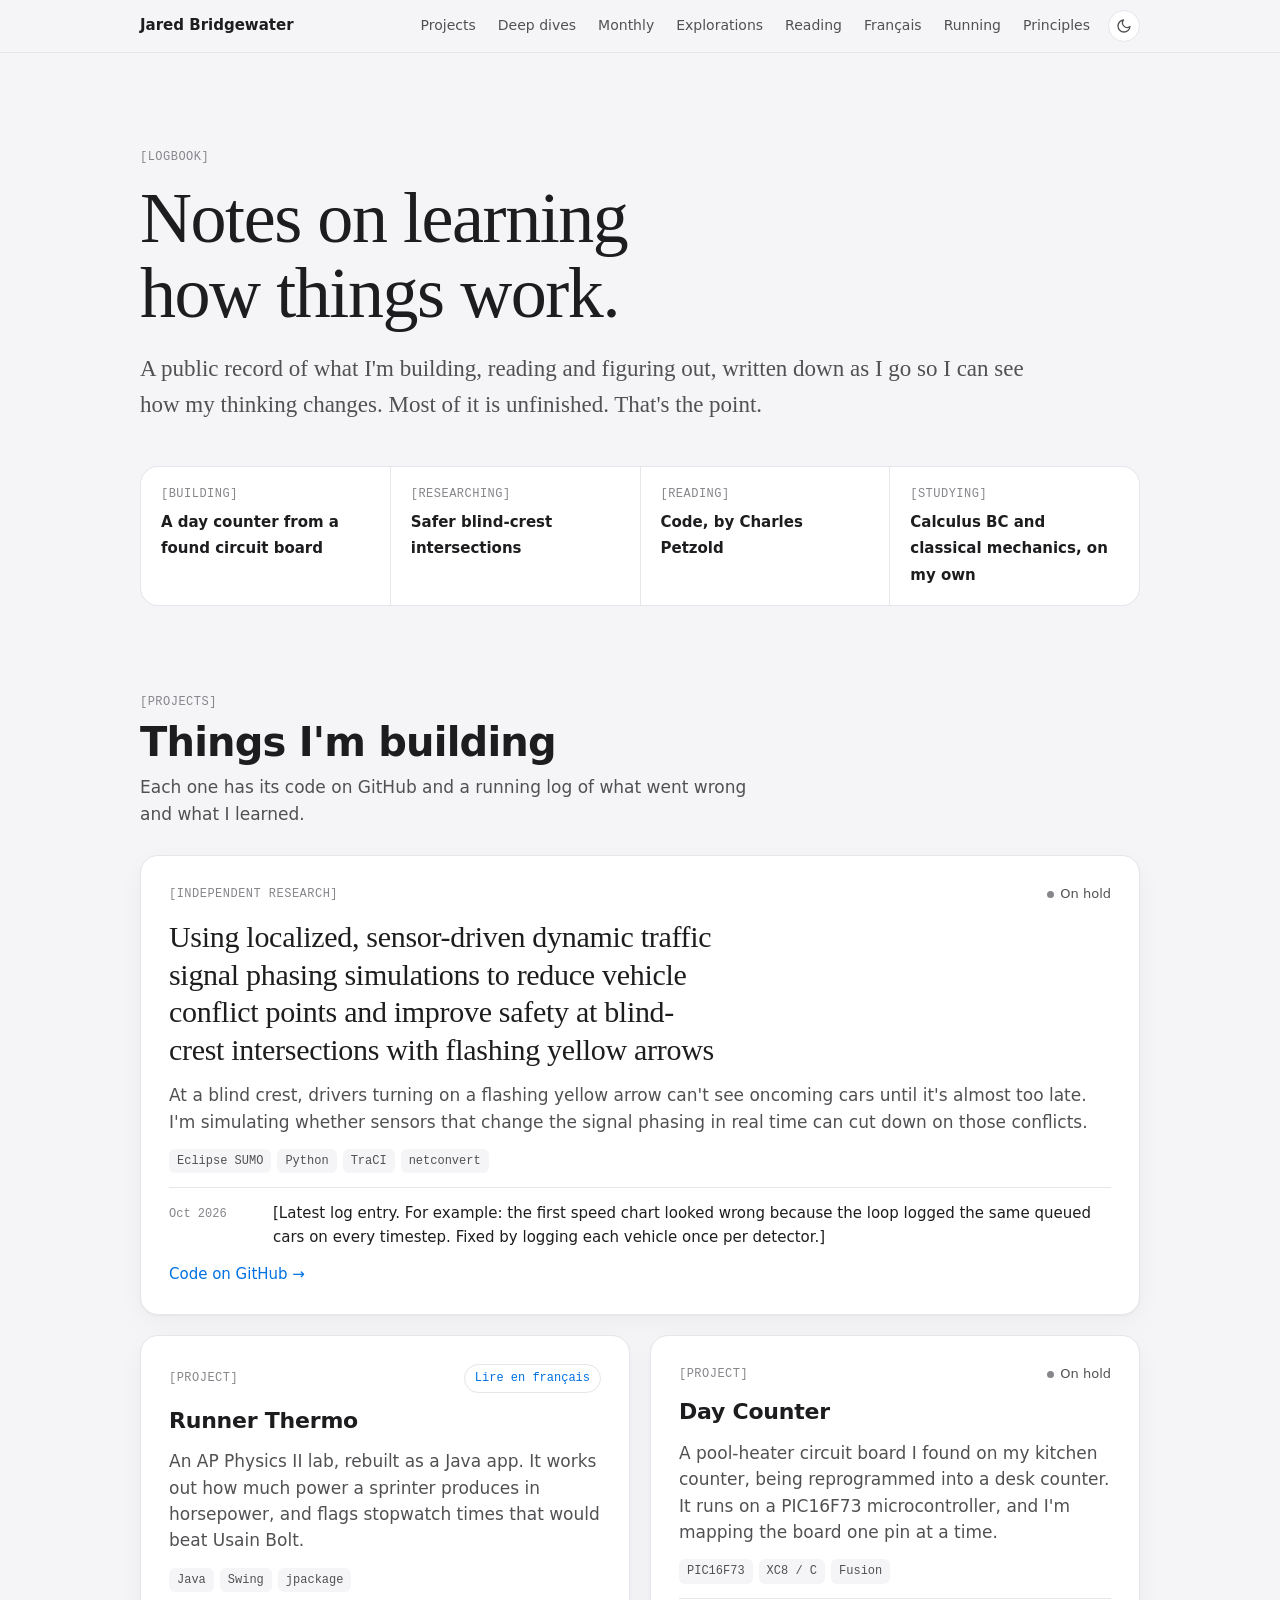
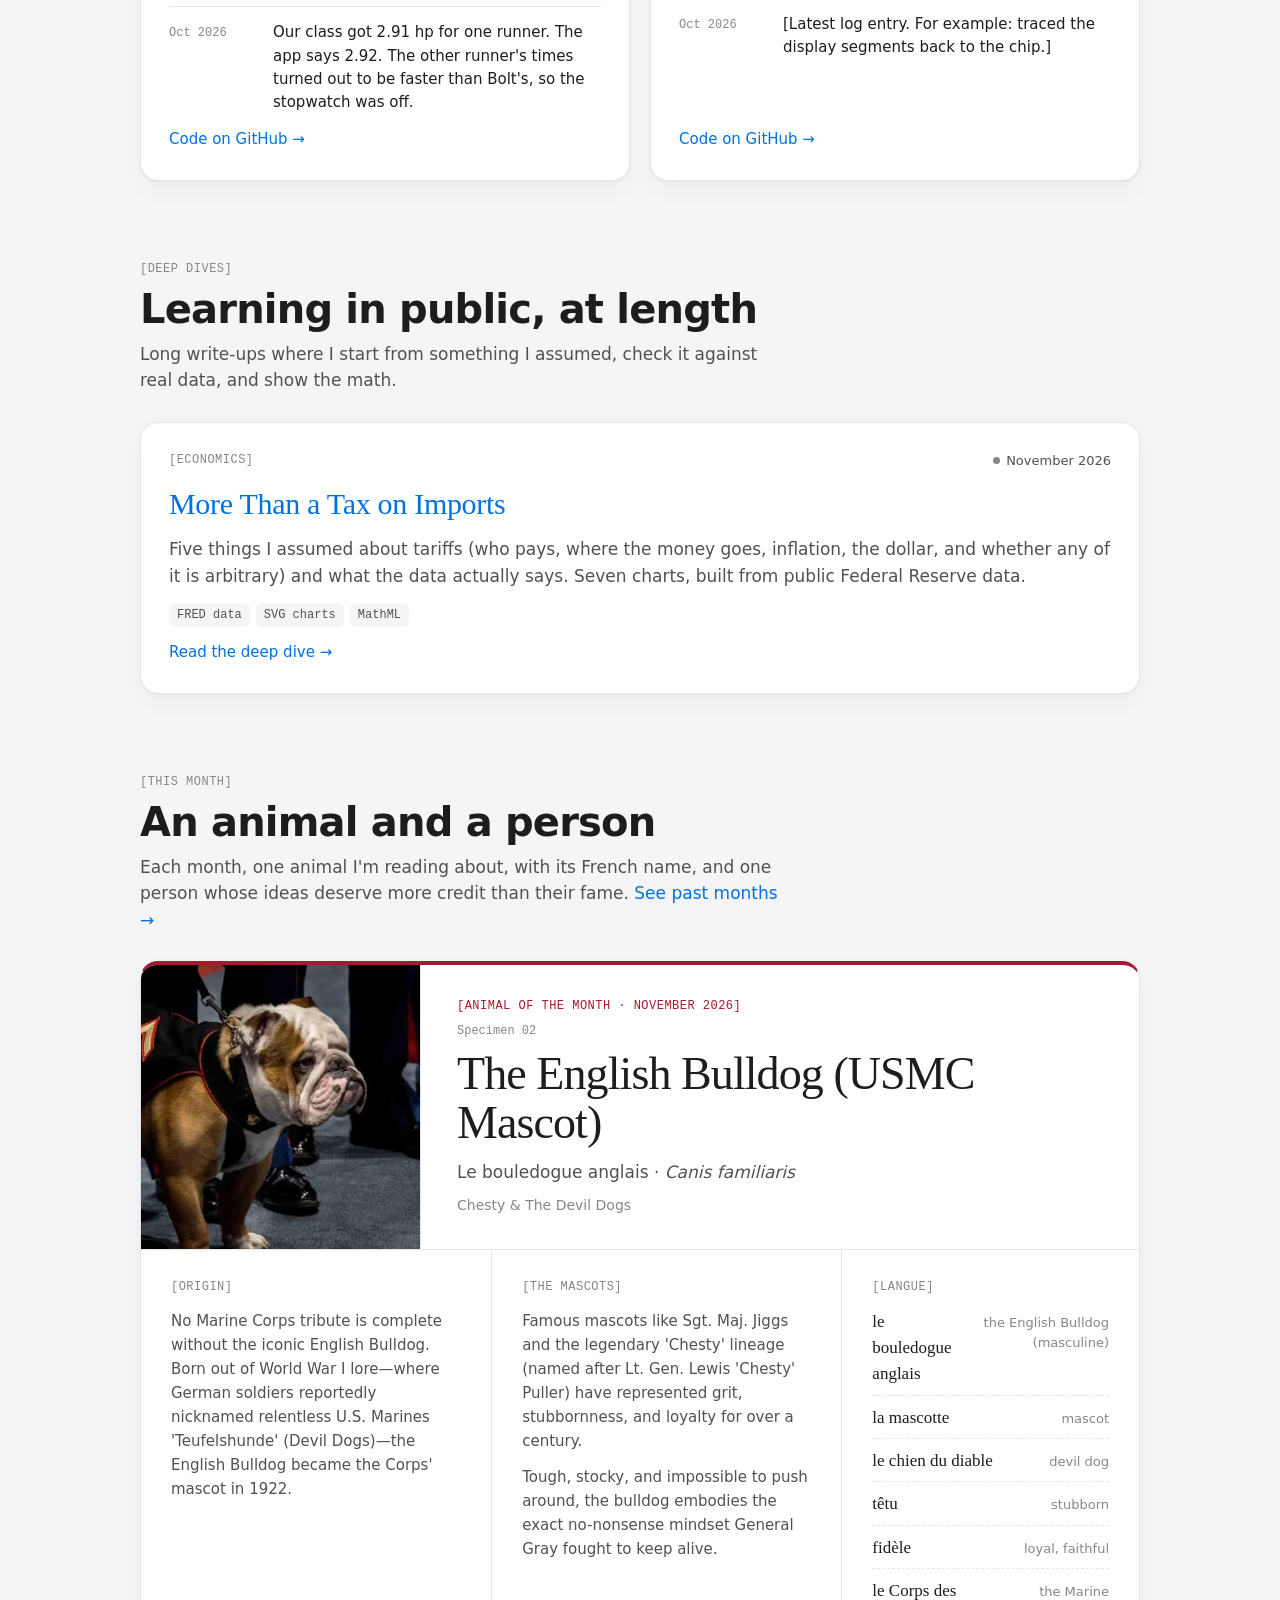
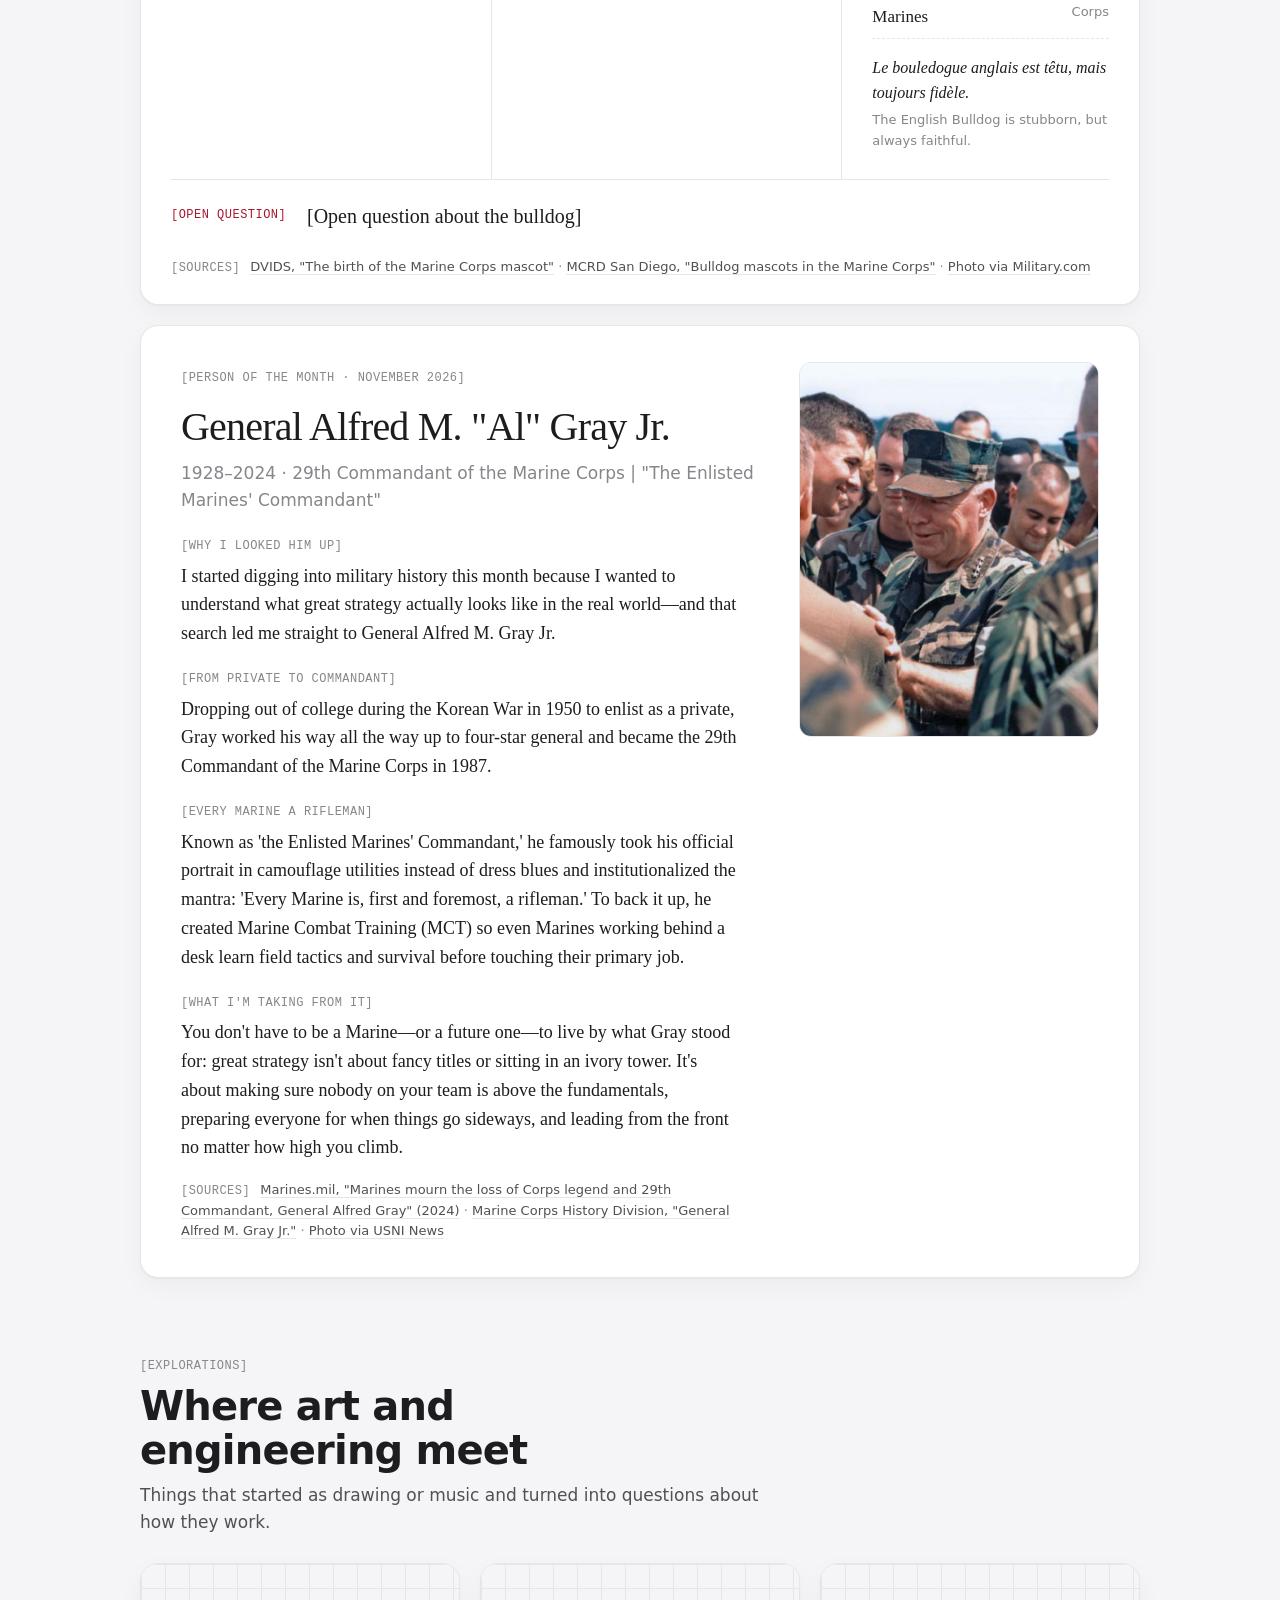
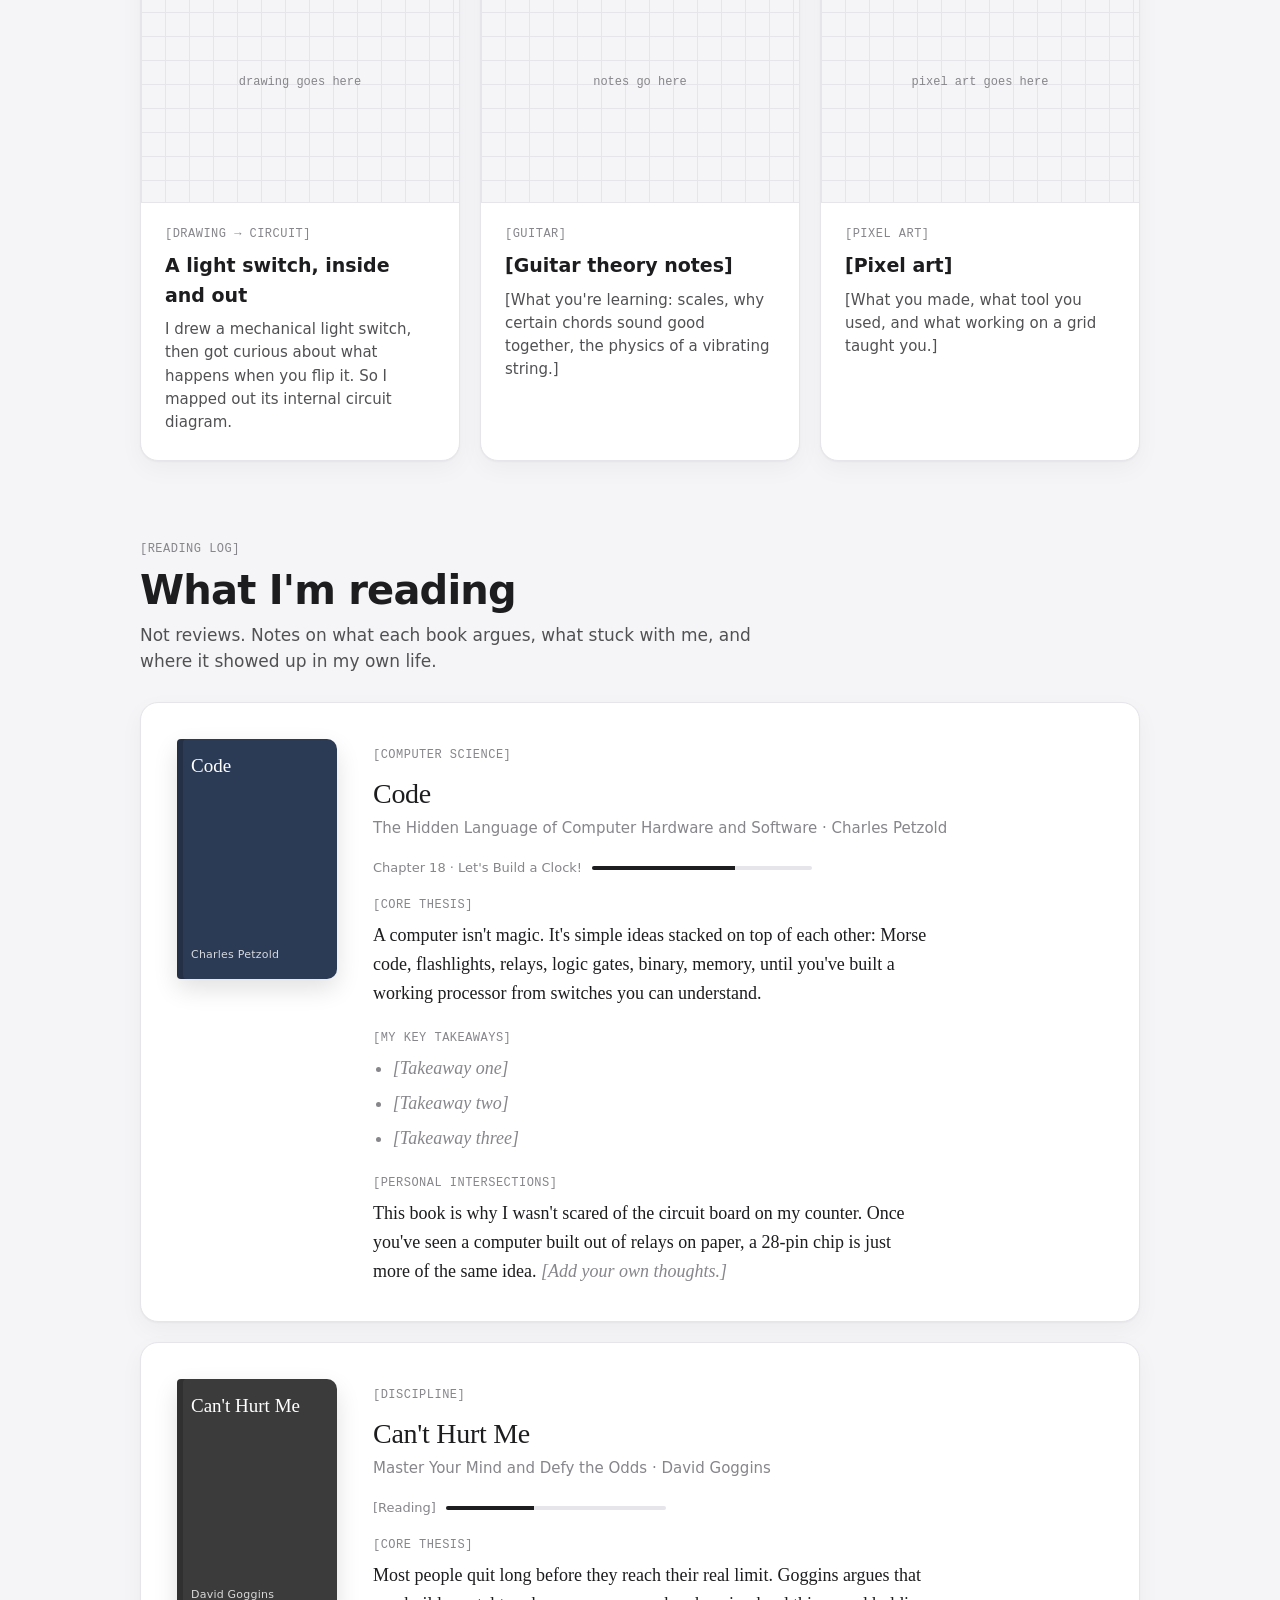
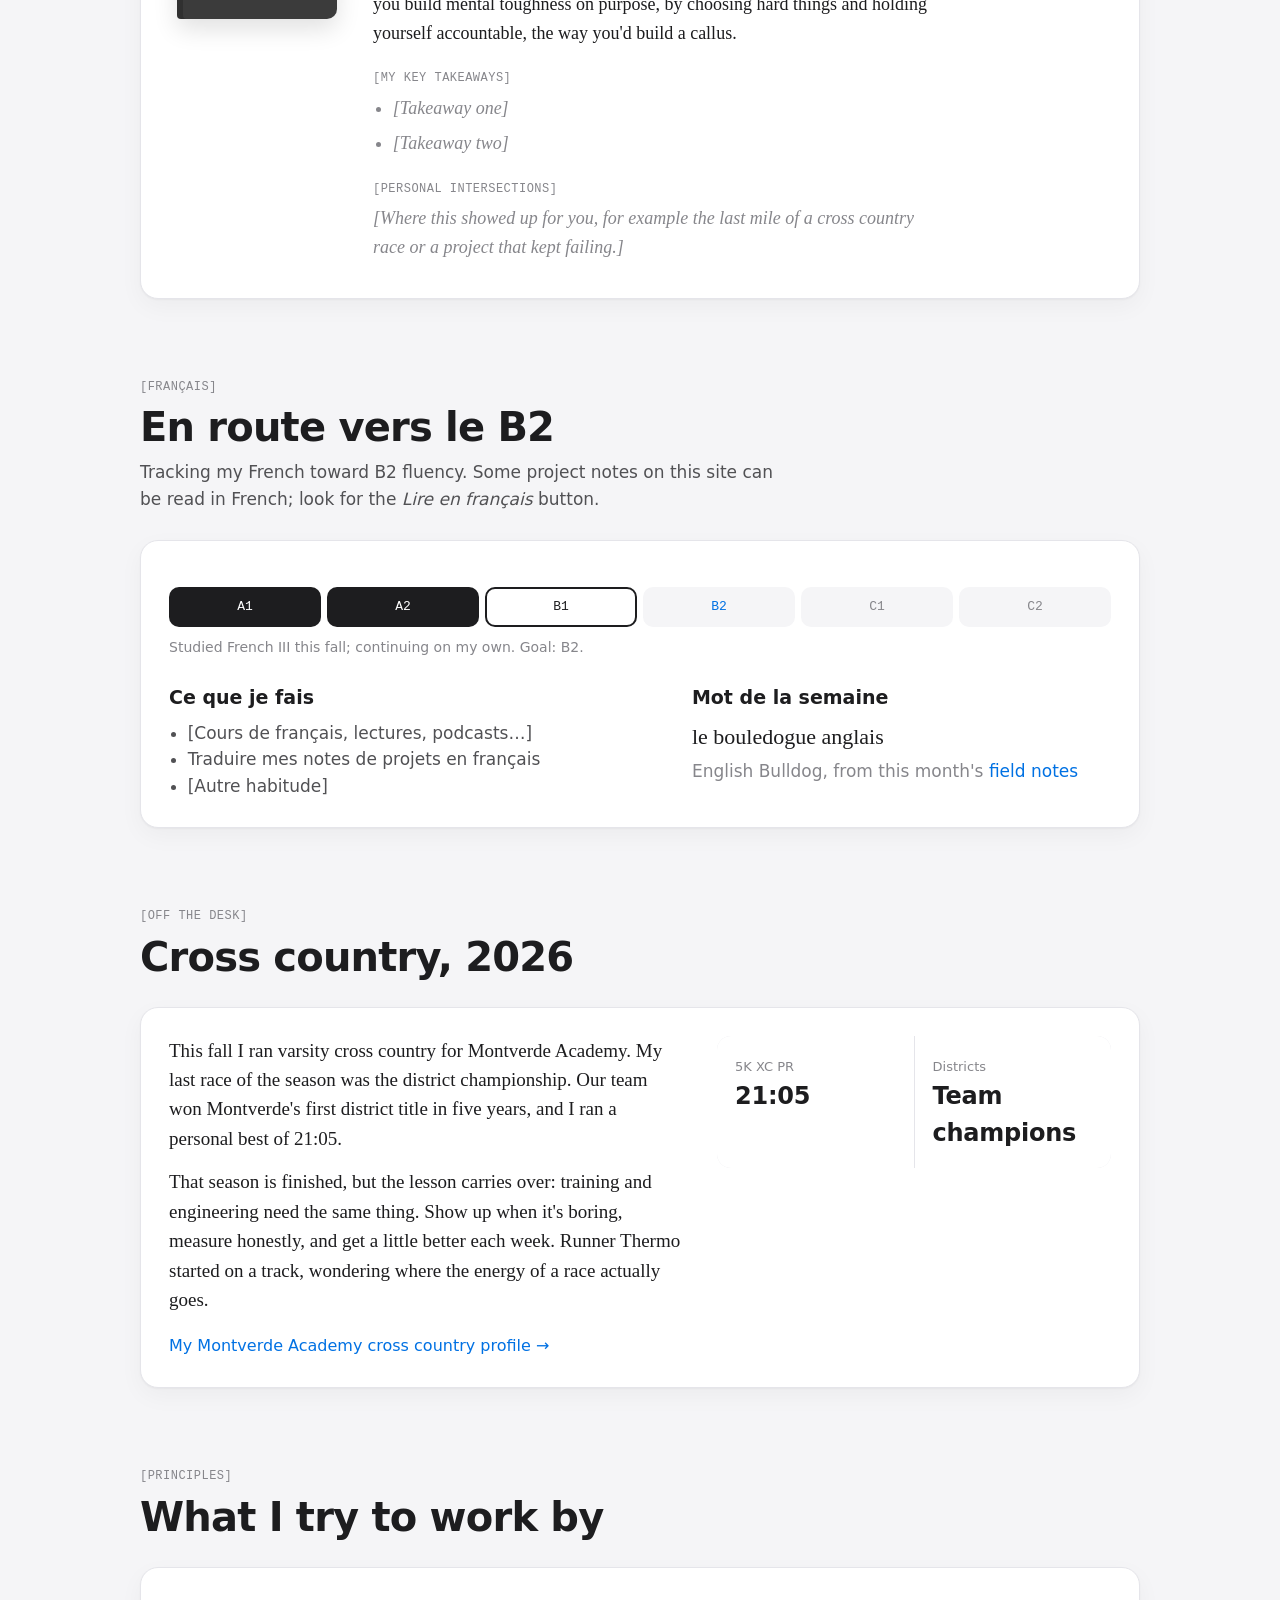
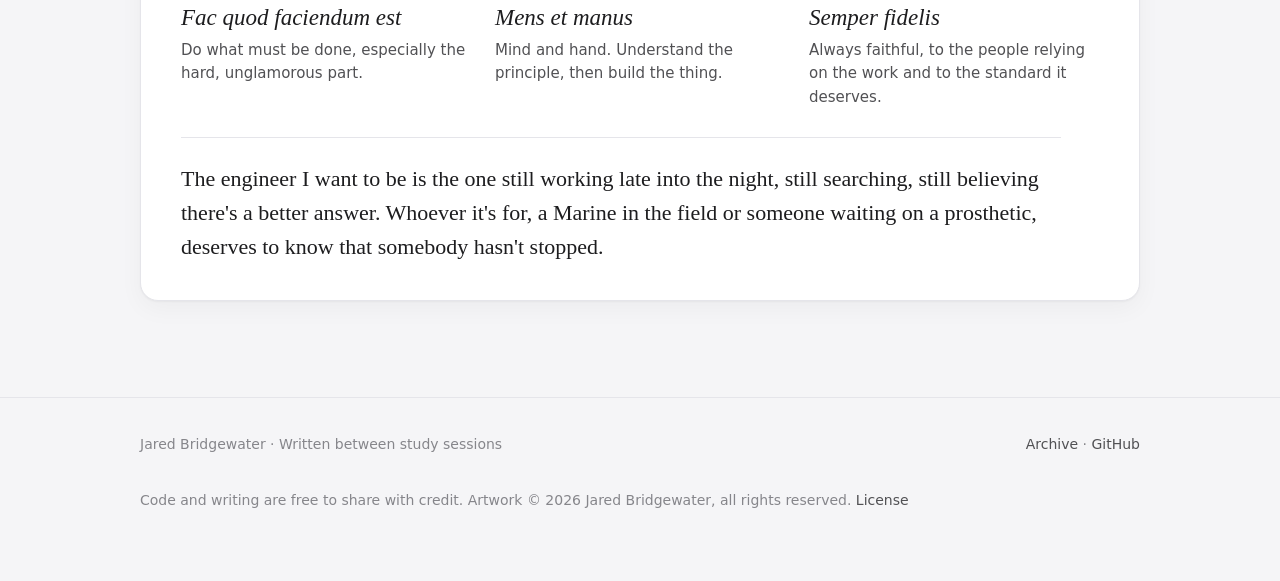
==== commit 67ecdc18: "Put the Day Counter project on hold" ====
--- a/index.html
+++ b/index.html
@@ -155,7 +155,7 @@
         <article class="card project">
           <div class="project-top">
             <span class="tag">Project</span>
-            <span class="status active">In progress</span>
+            <span class="status">On hold</span>
           </div>
           <h3>Day Counter</h3>
           <p>
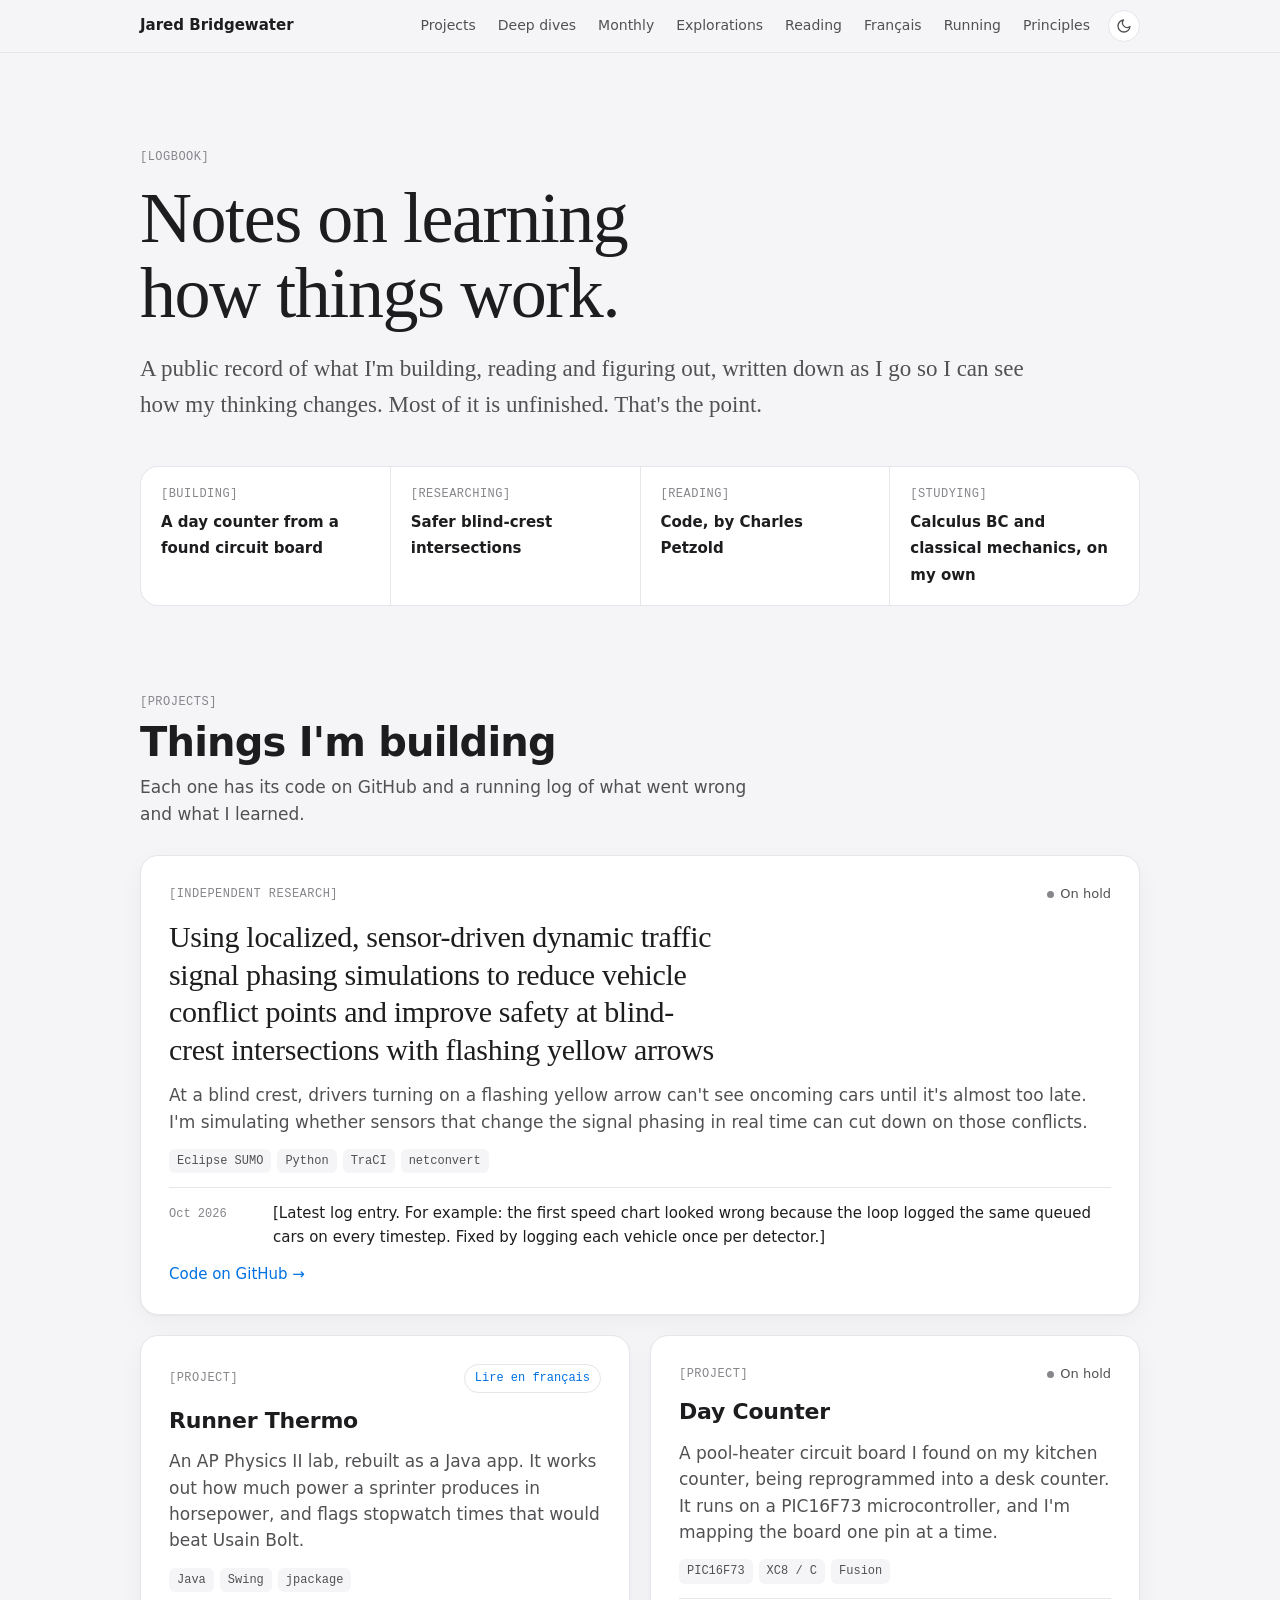
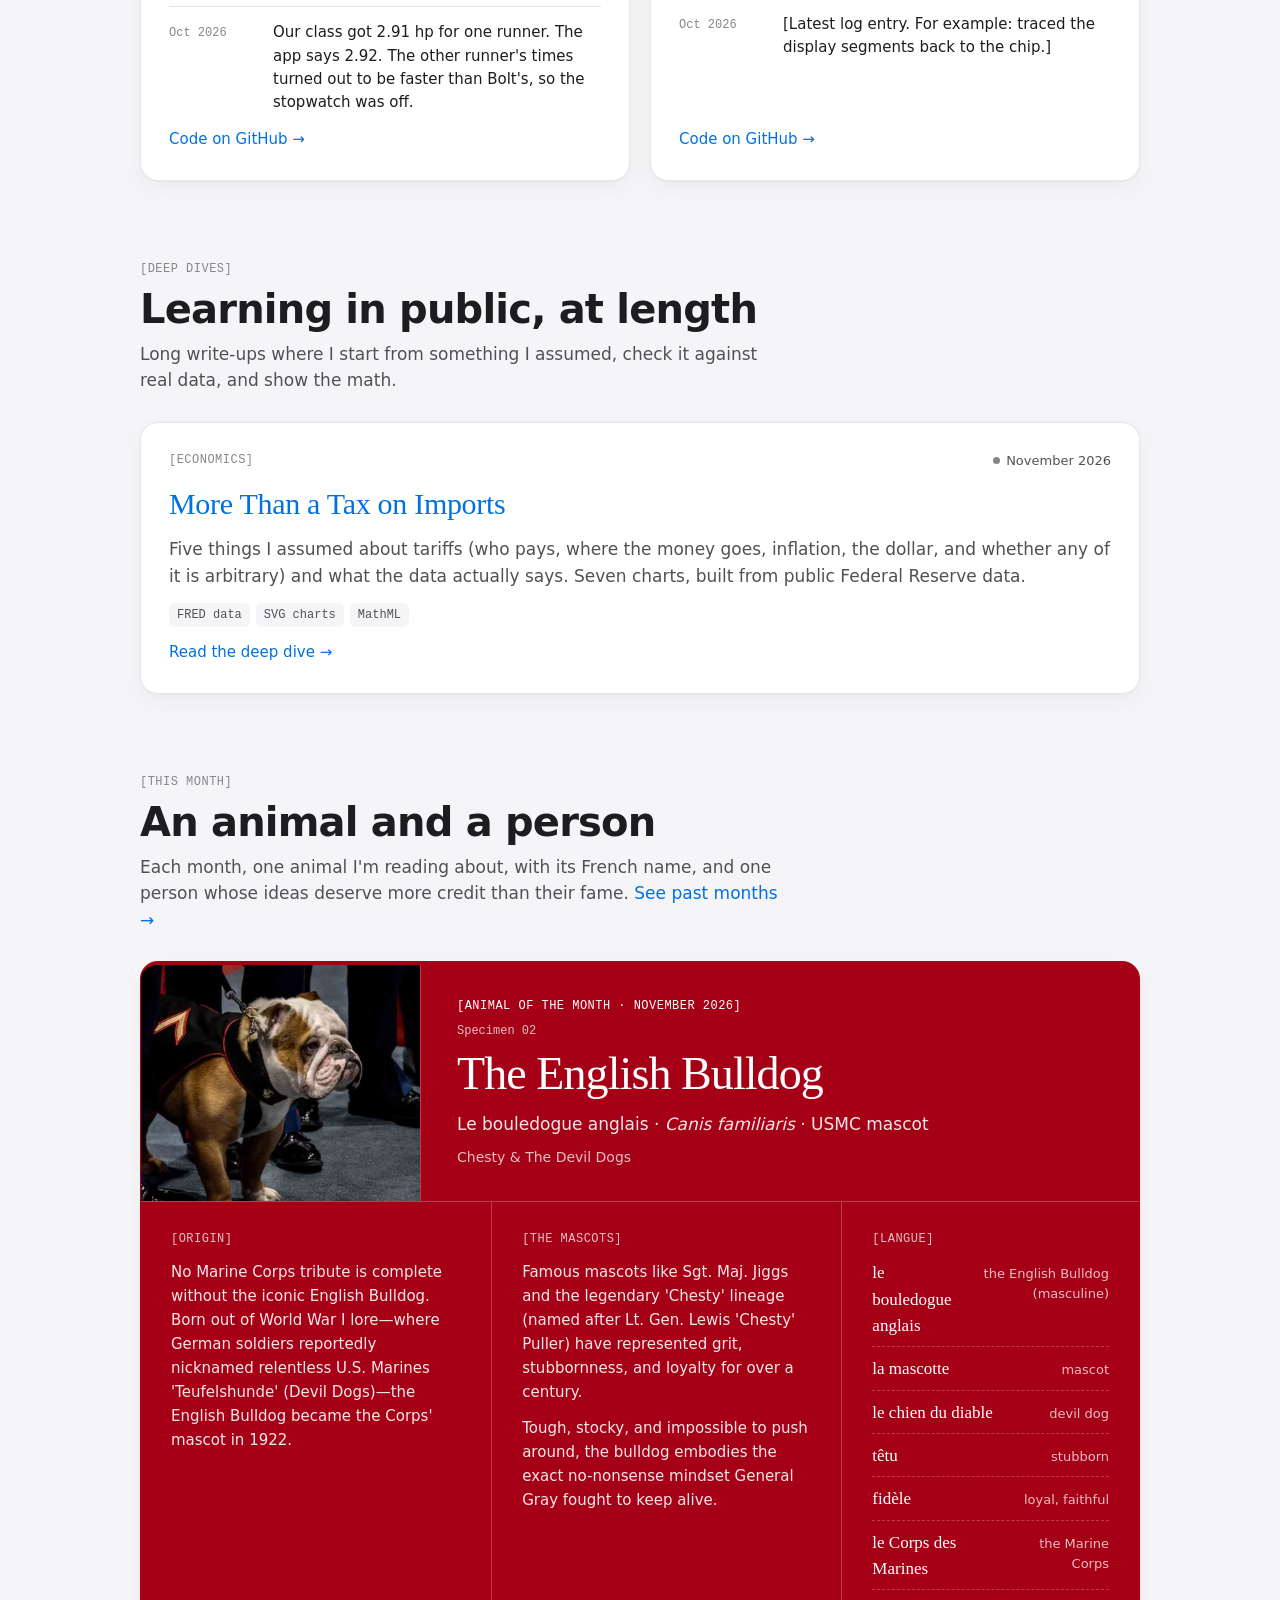
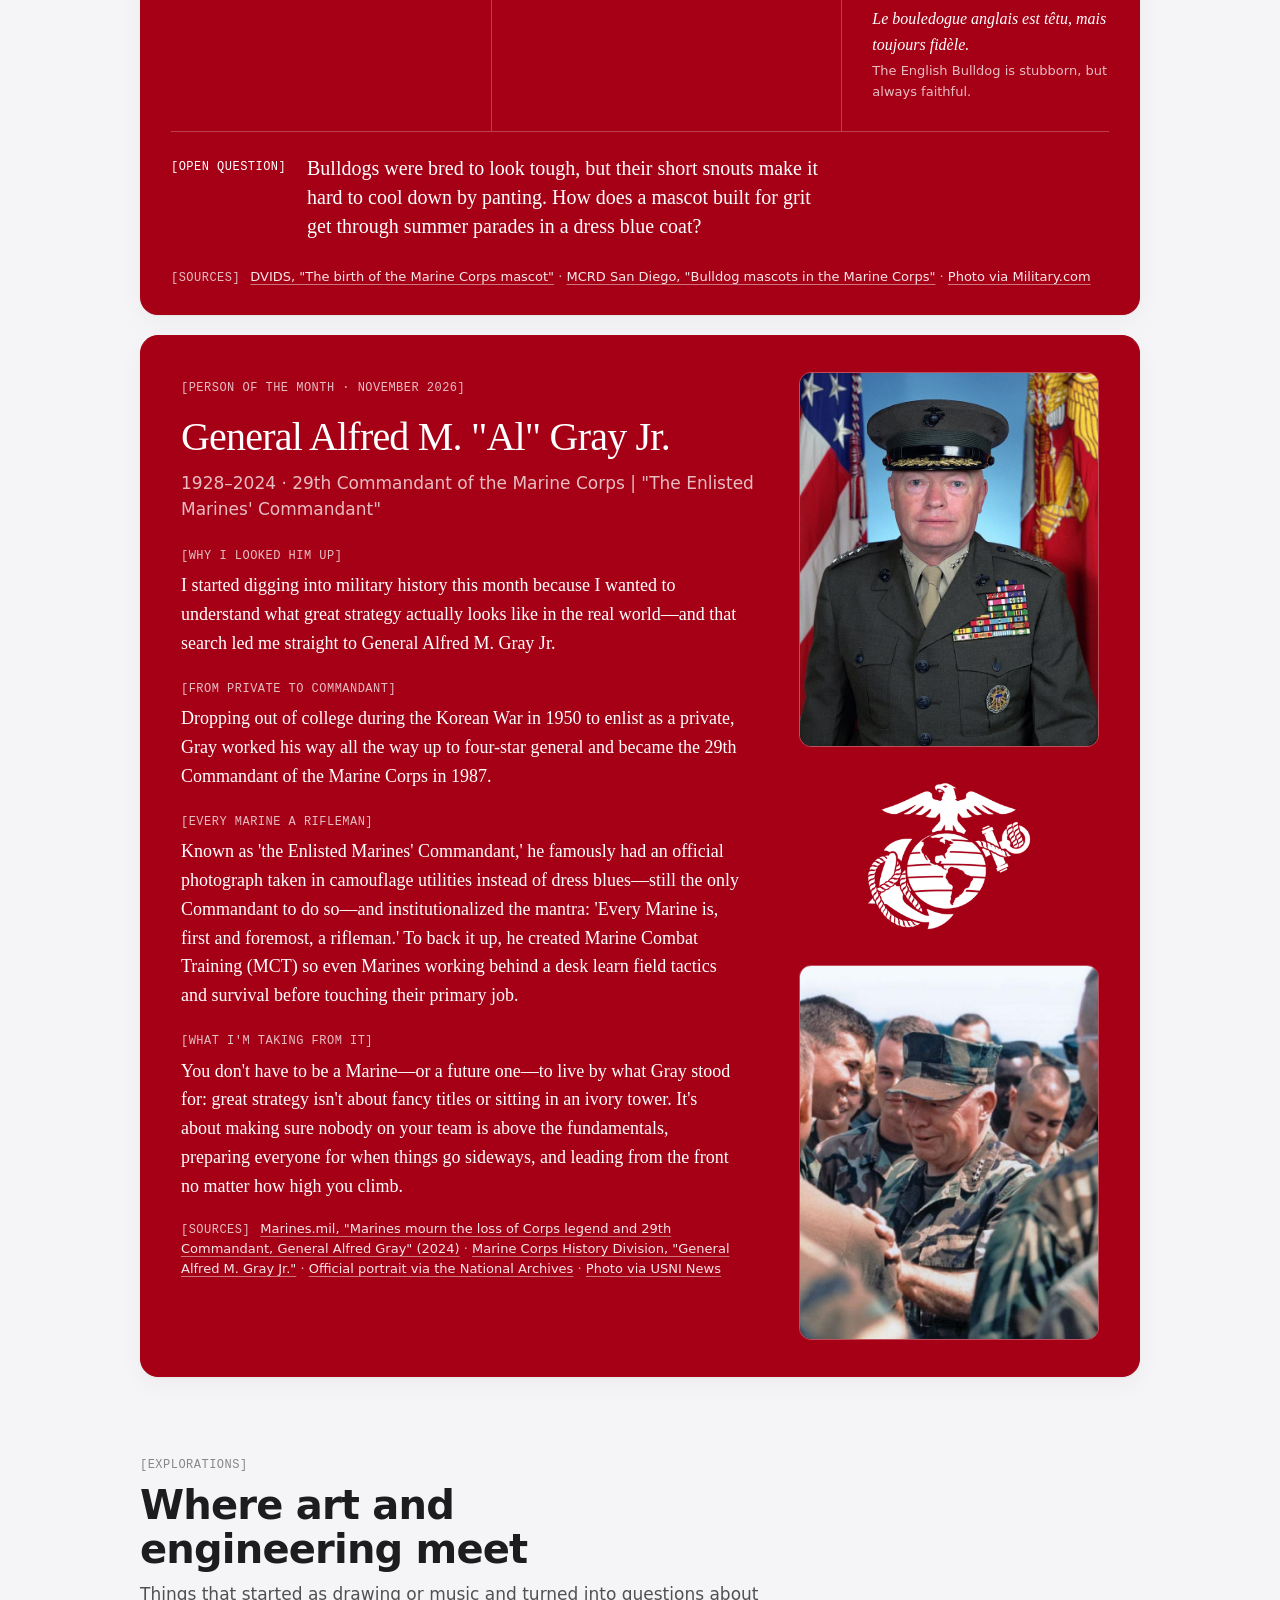
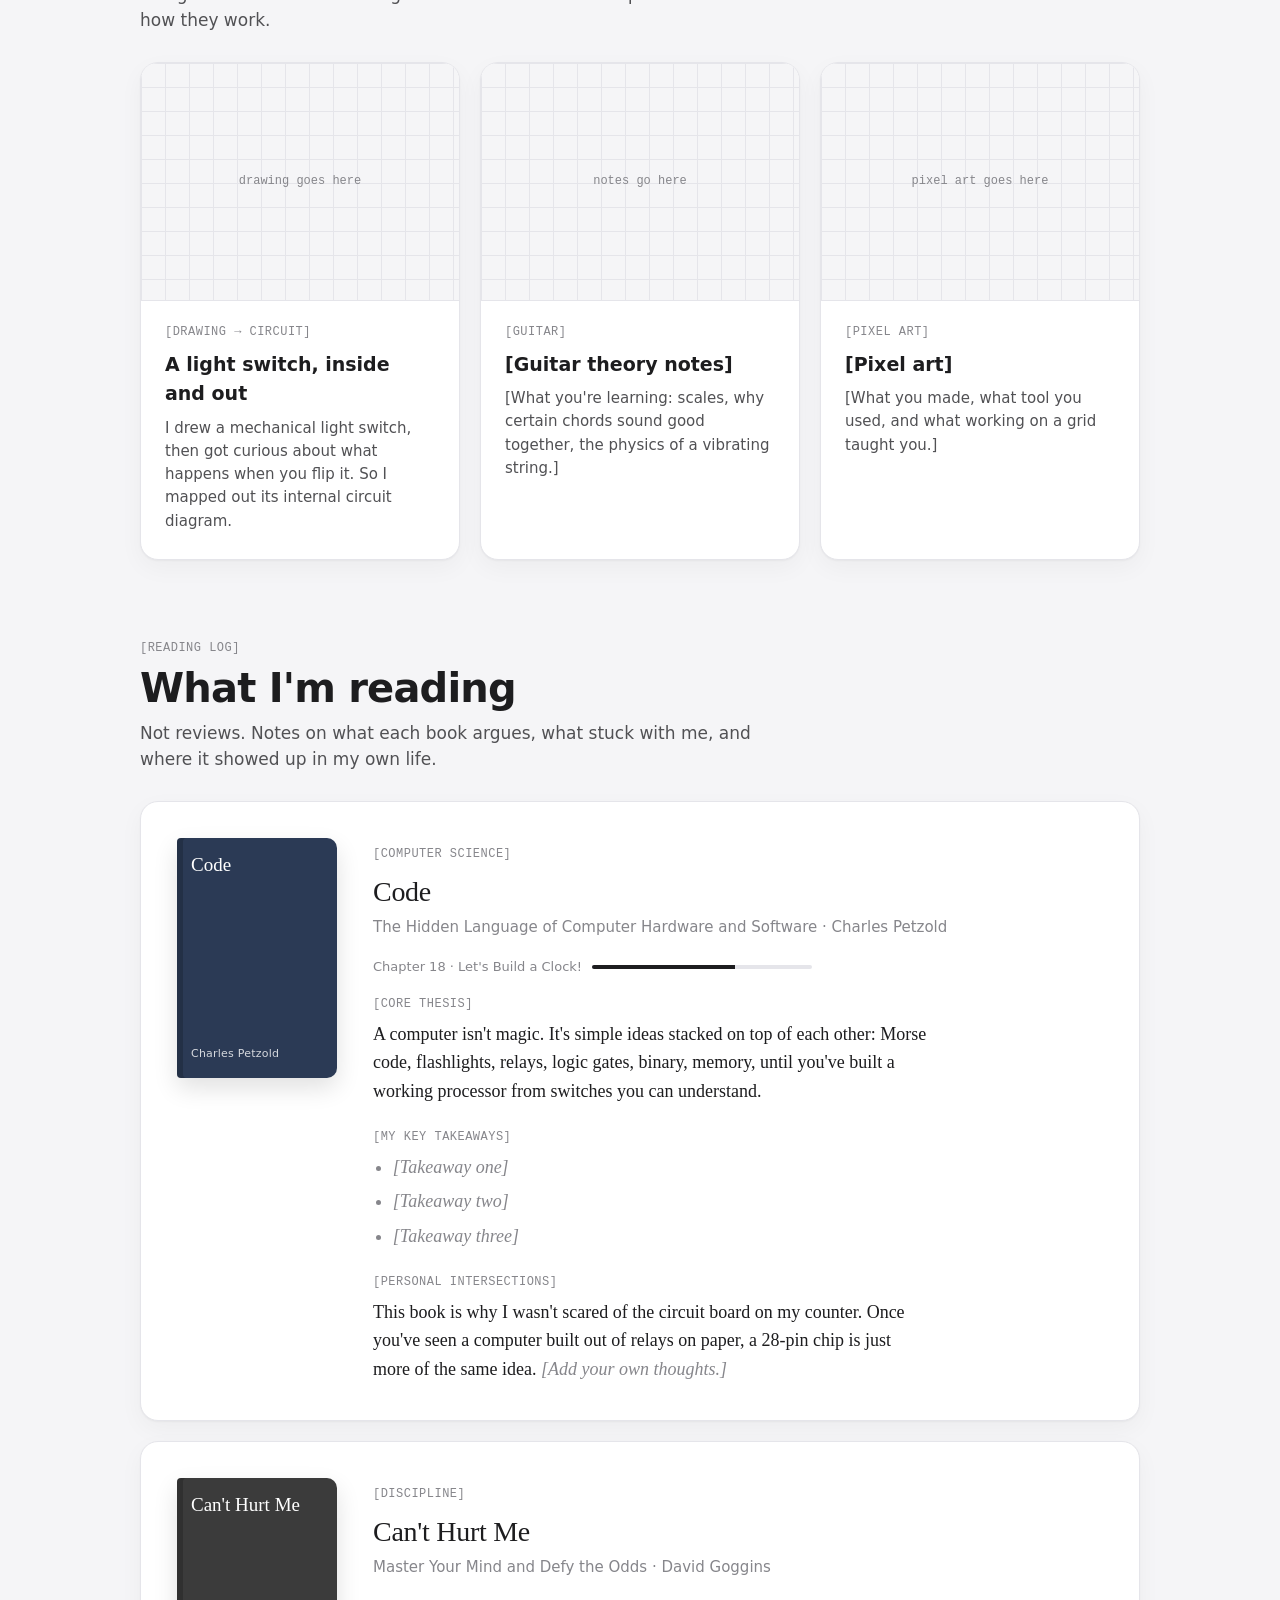
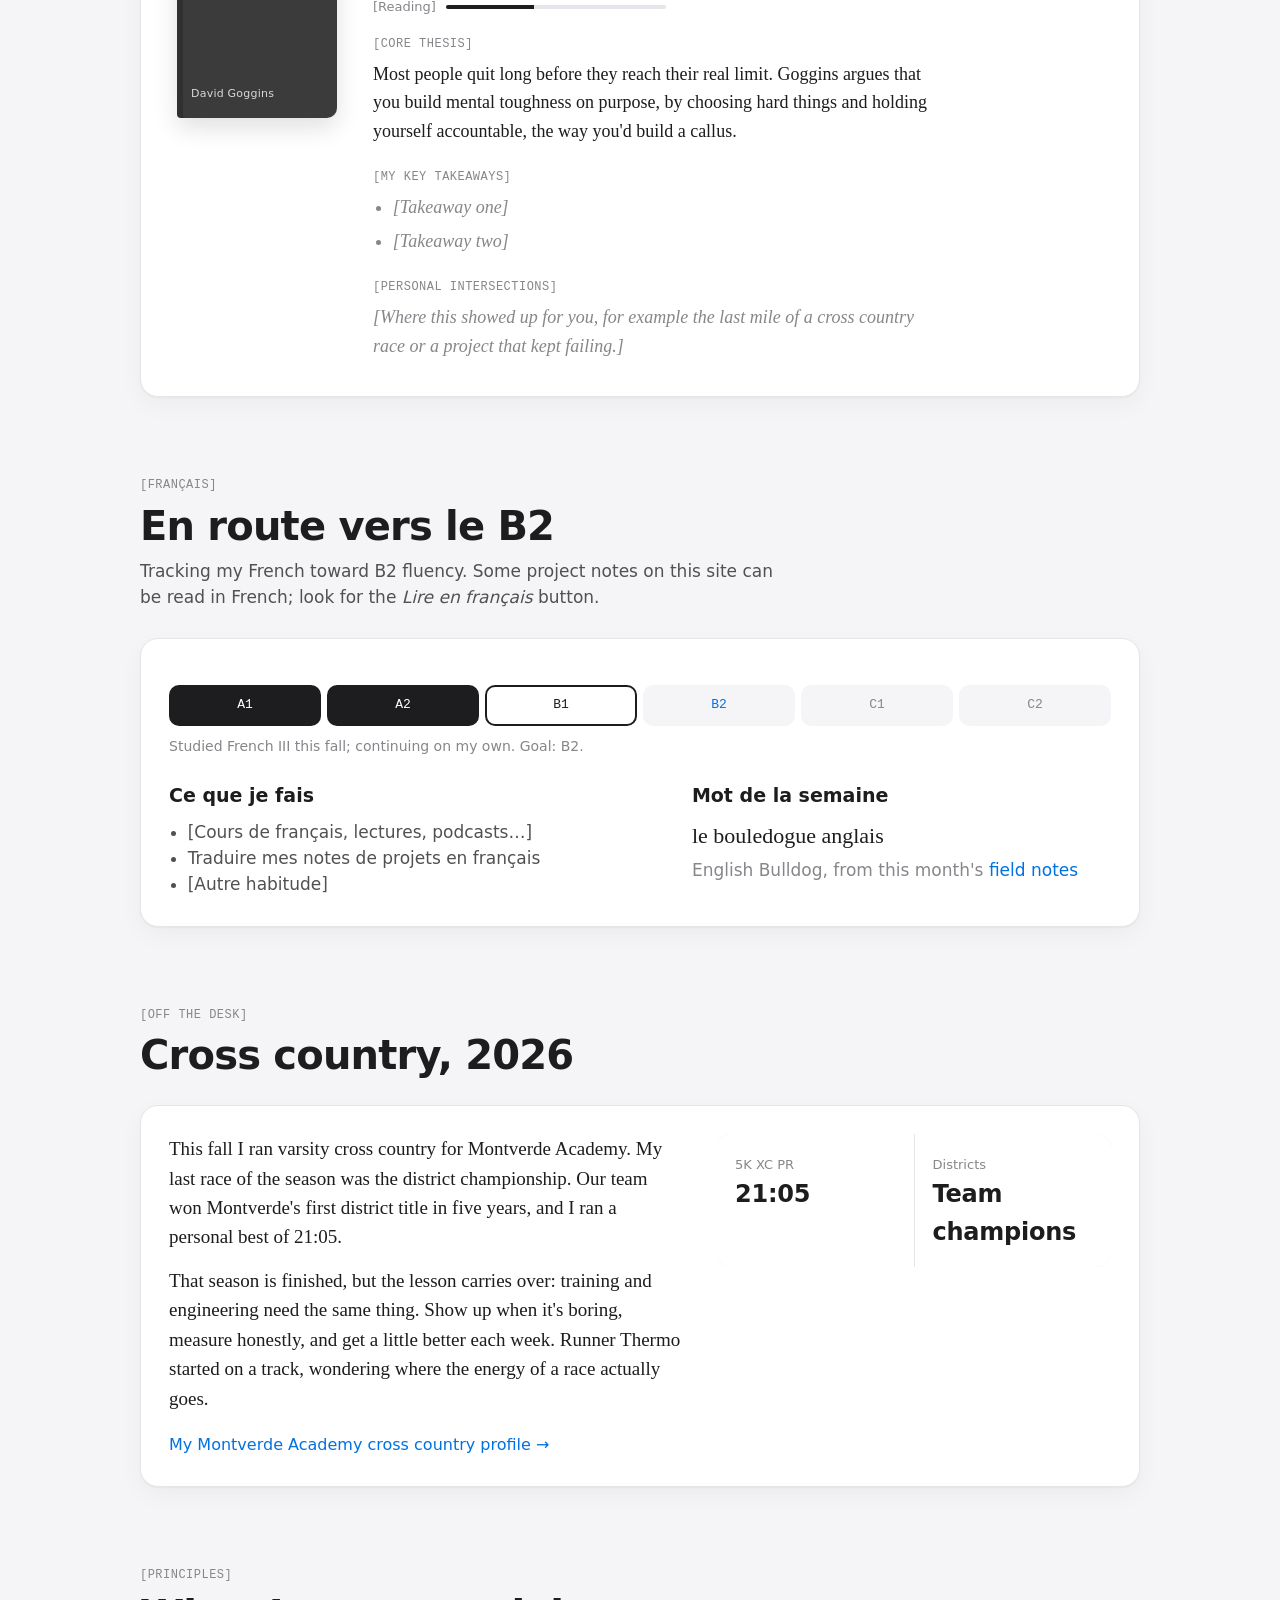
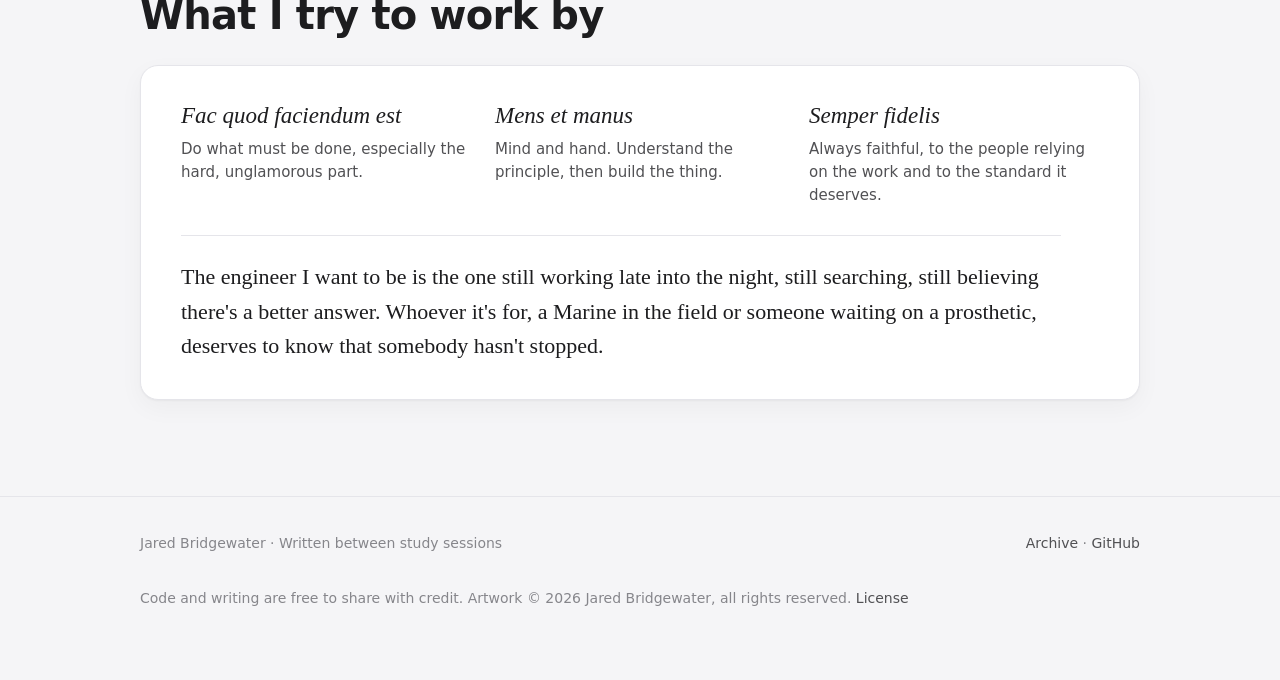
==== commit 6db61680: "Marine Corps tribute: red November cards, Gray's official portrait and the EGA - New 'tribute' month" ====
--- a/index.html
+++ b/index.html
@@ -27,7 +27,7 @@
   <link rel="apple-touch-icon" href="apple-touch-icon.png">
 
   <!-- LEARN: the styles now live in their own file so every page can share them. -->
-  <link rel="stylesheet" href="style.css?v=2026-11-21d">
+  <link rel="stylesheet" href="style.css?v=2026-11-21e">
   <!-- LEARN: this tiny script runs BEFORE the page draws. It reads the visitor's saved choice
        and applies it right away, so the page never flashes the wrong colors on load.
        If they never chose, it follows their device setting. -->
--- a/style.css
+++ b/style.css
@@ -519,8 +519,28 @@
    text on the left, a fixed-width photo on the right. minmax(0, 1fr) lets the
    text column shrink instead of pushing the photo off the card. */
 .portrait.has-photo { display: grid; grid-template-columns: minmax(0, 1fr) 300px; gap: 40px; align-items: start; }
-.pt-photo { margin: 0; }
+.pt-photo { margin: 0; display: flex; flex-direction: column; gap: 20px; }
 .pt-photo img { width: 100%; aspect-ratio: 4 / 5; object-fit: cover; border-radius: 12px; border: 1px solid var(--line); }
+.pt-photo img.logo { aspect-ratio: auto; width: 62%; margin: 4px auto; object-fit: contain; border: none; border-radius: 0; }
+
+/* LEARN: TRIBUTE CARDS. Every color on the site comes from CSS variables like --ink and --line.
+   Variables are inherited, so redefining them on one element recolors everything inside it.
+   That's how one class turns a whole card red with white text, in light and dark mode alike. */
+.card.tribute {
+  background: var(--tribute);
+  border-color: var(--tribute);
+  color: var(--ink);    /* text that just inherits its color (headings, paragraphs) turns white too */
+  --ink: #FFFFFF;
+  --ink-2: rgba(255, 255, 255, .90);
+  --ink-3: rgba(255, 255, 255, .74);
+  --line: rgba(255, 255, 255, .24);
+  --accent: #FFFFFF;
+}
+/* The month's accent color would be red on red, so tribute cards use white instead.
+   The longer selector is needed to beat the dark-mode rule for .monthly. */
+.monthly.tribute, :root[data-theme="dark"] .monthly.tribute { --month: #FFFFFF; }
+.tribute .sources a { text-decoration-color: rgba(255, 255, 255, .45); }
+.tribute .pt-photo img:not(.logo) { border-color: rgba(255, 255, 255, .3); }
 
 /* ================================================================
    PRINCIPLES
@@ -591,6 +611,10 @@
   .portrait.has-photo { grid-template-columns: 1fr; gap: 24px; }
   .pt-photo { order: -1; }
   .pt-photo img { aspect-ratio: 16 / 10; }
+  /* With several images, phones show them side by side in one row instead of a tall stack. */
+  .pt-photo:has(img + img) { flex-direction: row; align-items: center; gap: 12px; }
+  .pt-photo:has(img + img) img { flex: 1; min-width: 0; aspect-ratio: 4 / 5; }
+  .pt-photo:has(img + img) img.logo { flex: 0.8; aspect-ratio: auto; width: auto; margin: 0; }
 }
 @media (max-width: 860px) {
   .fn-art img { aspect-ratio: 1 / 1; width: 100%; max-width: 360px; height: auto; margin: 0 auto; display: block; object-fit: contain; }
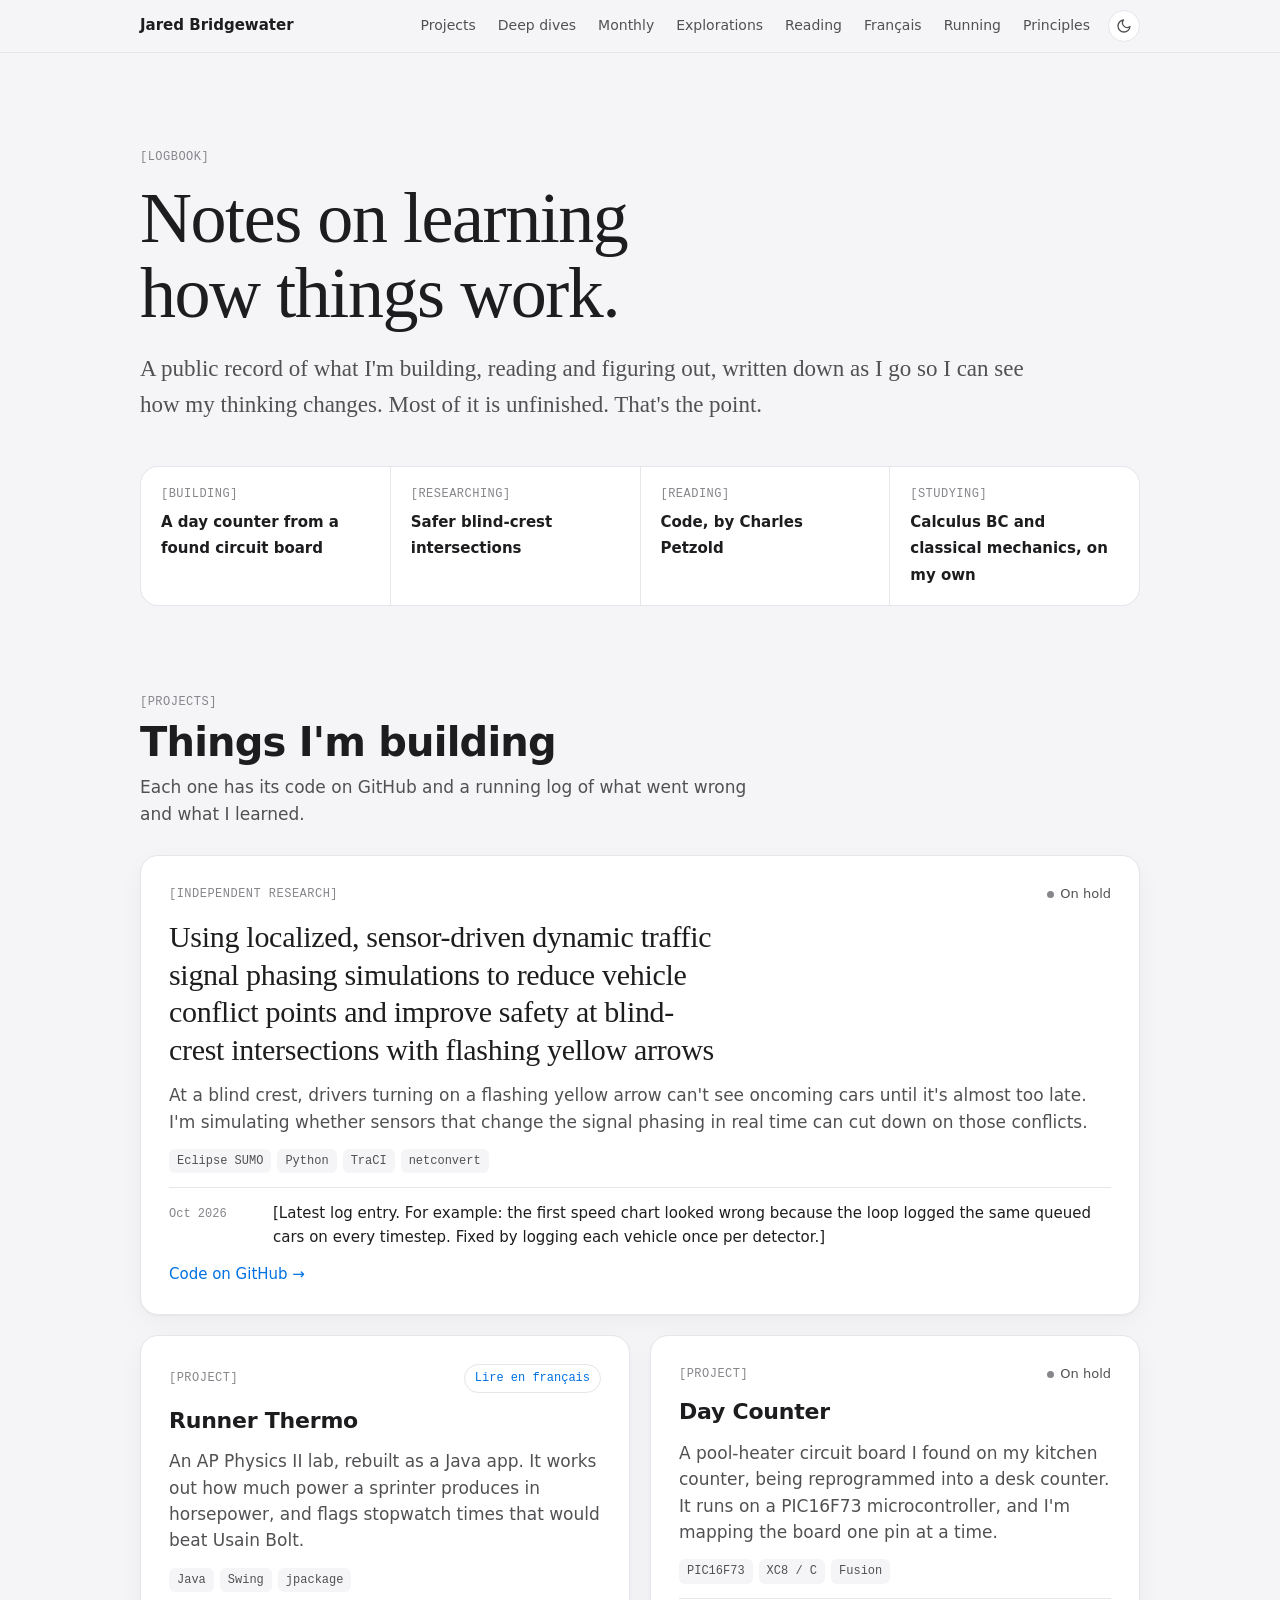
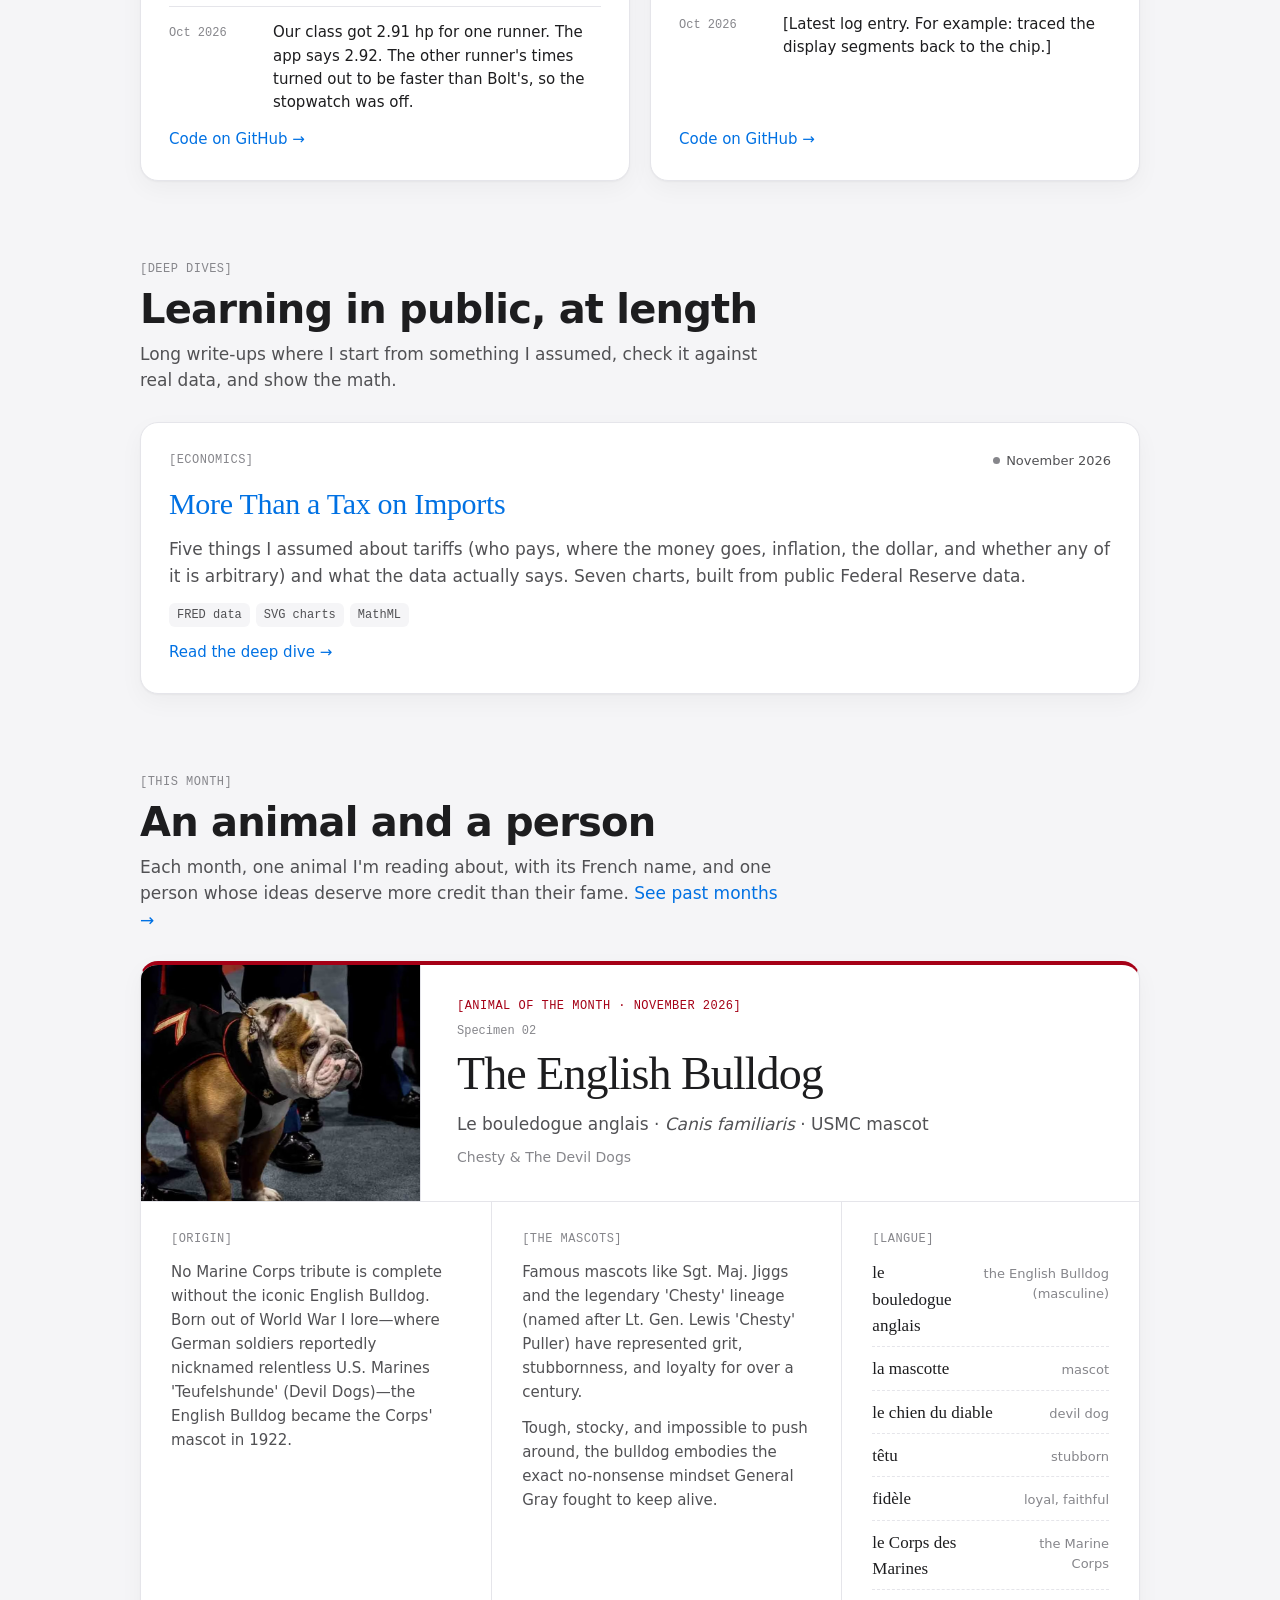
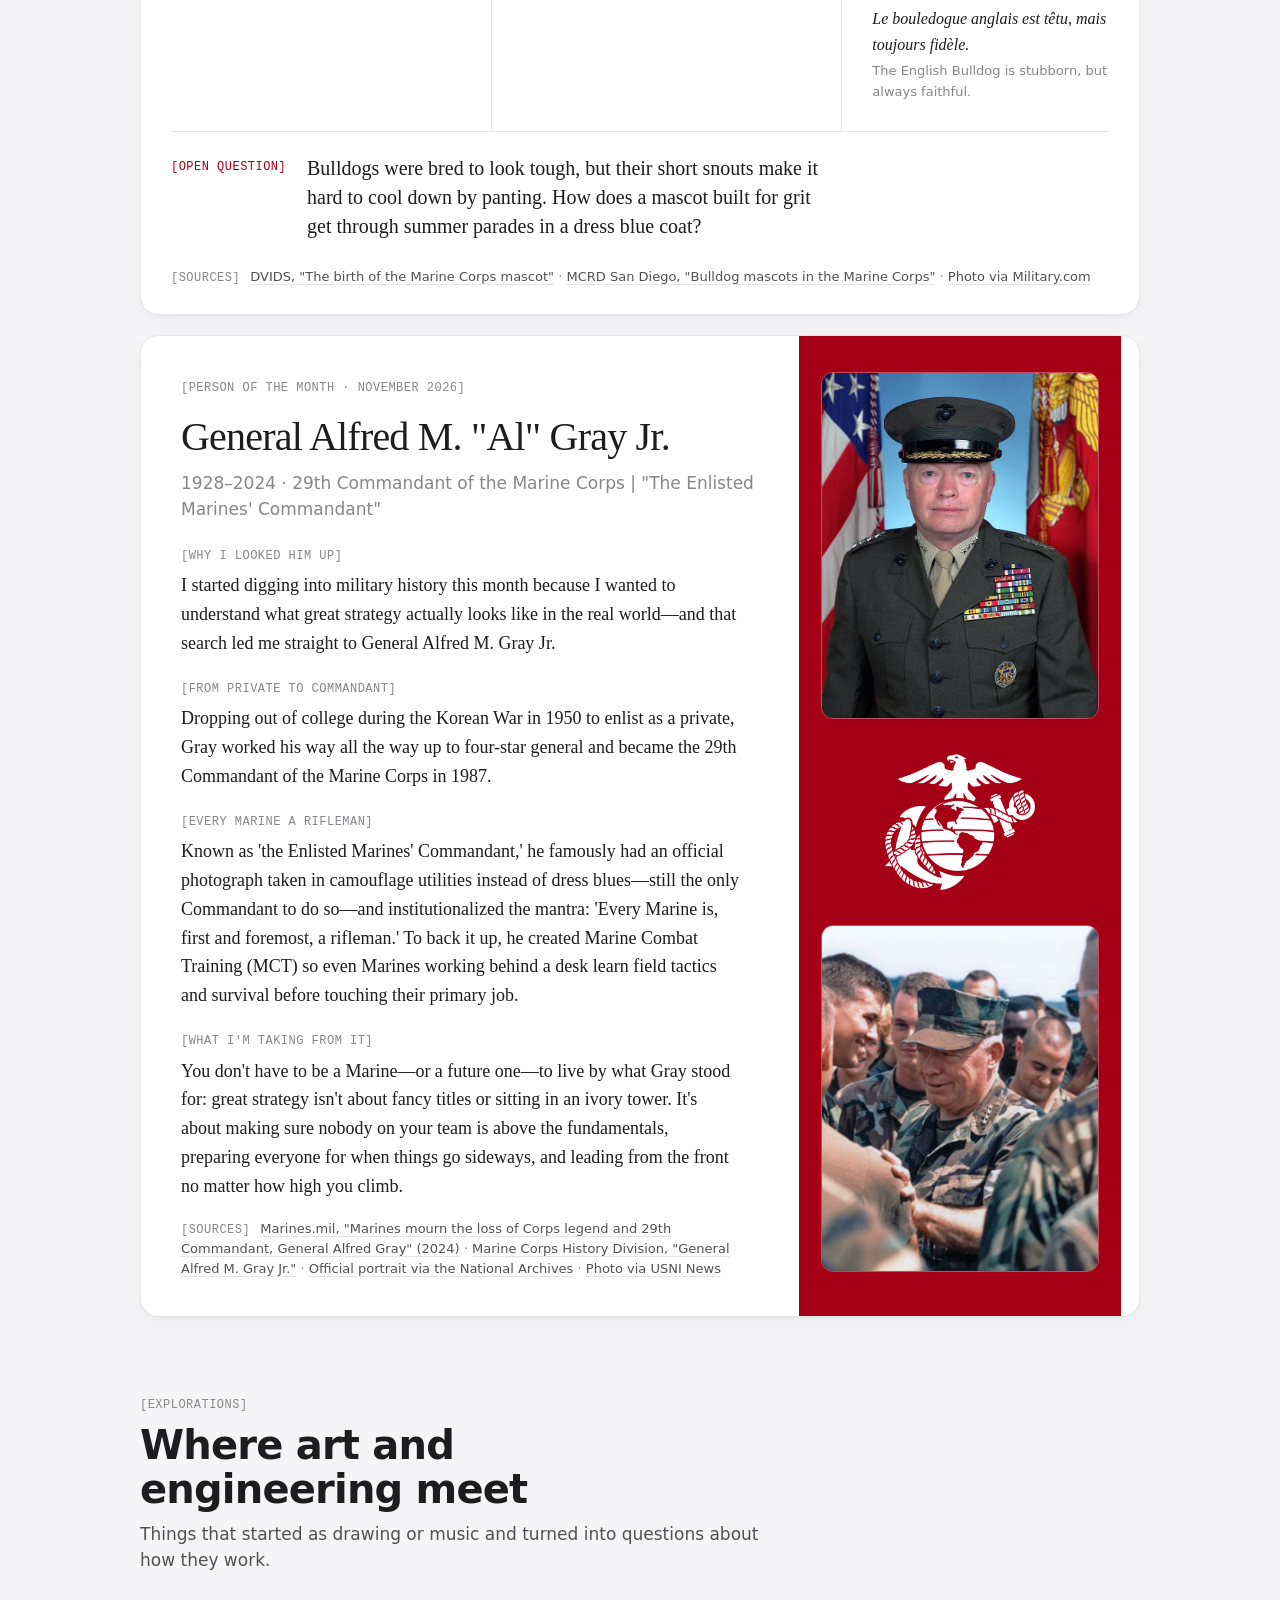
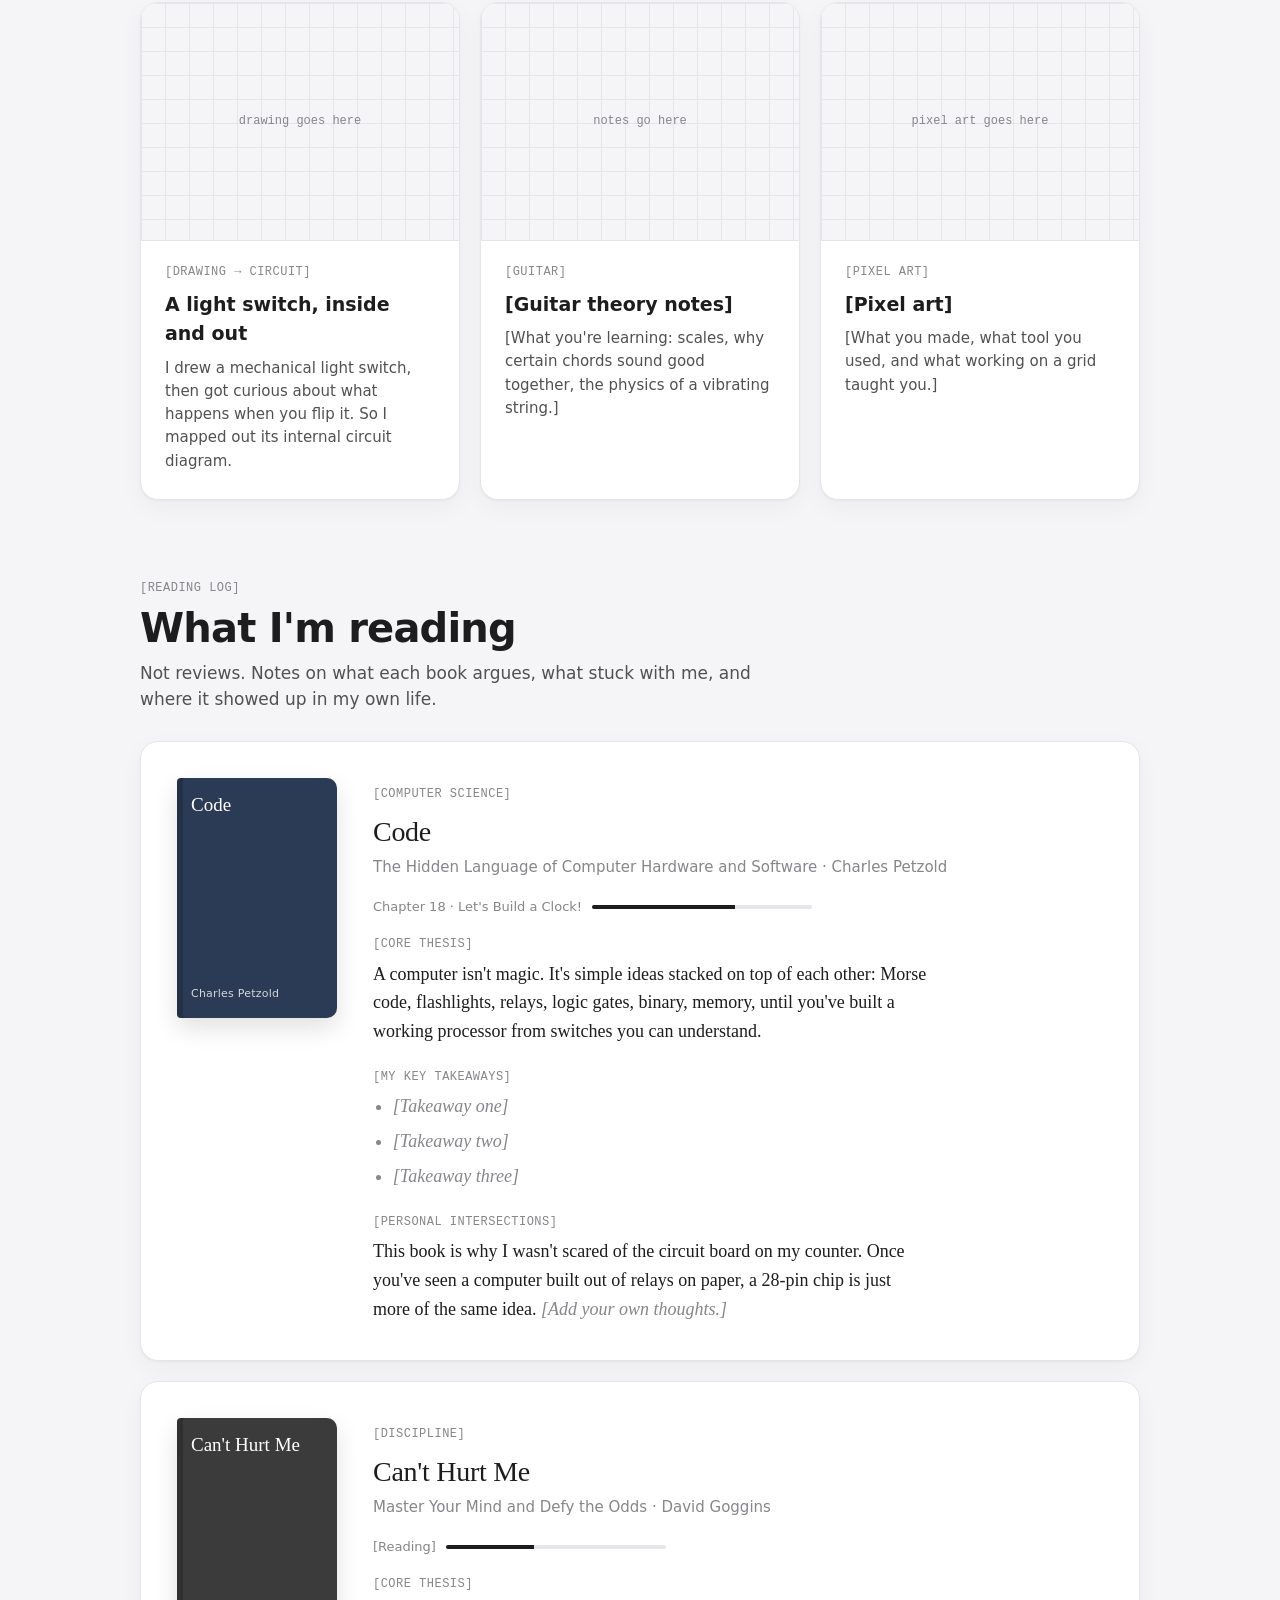
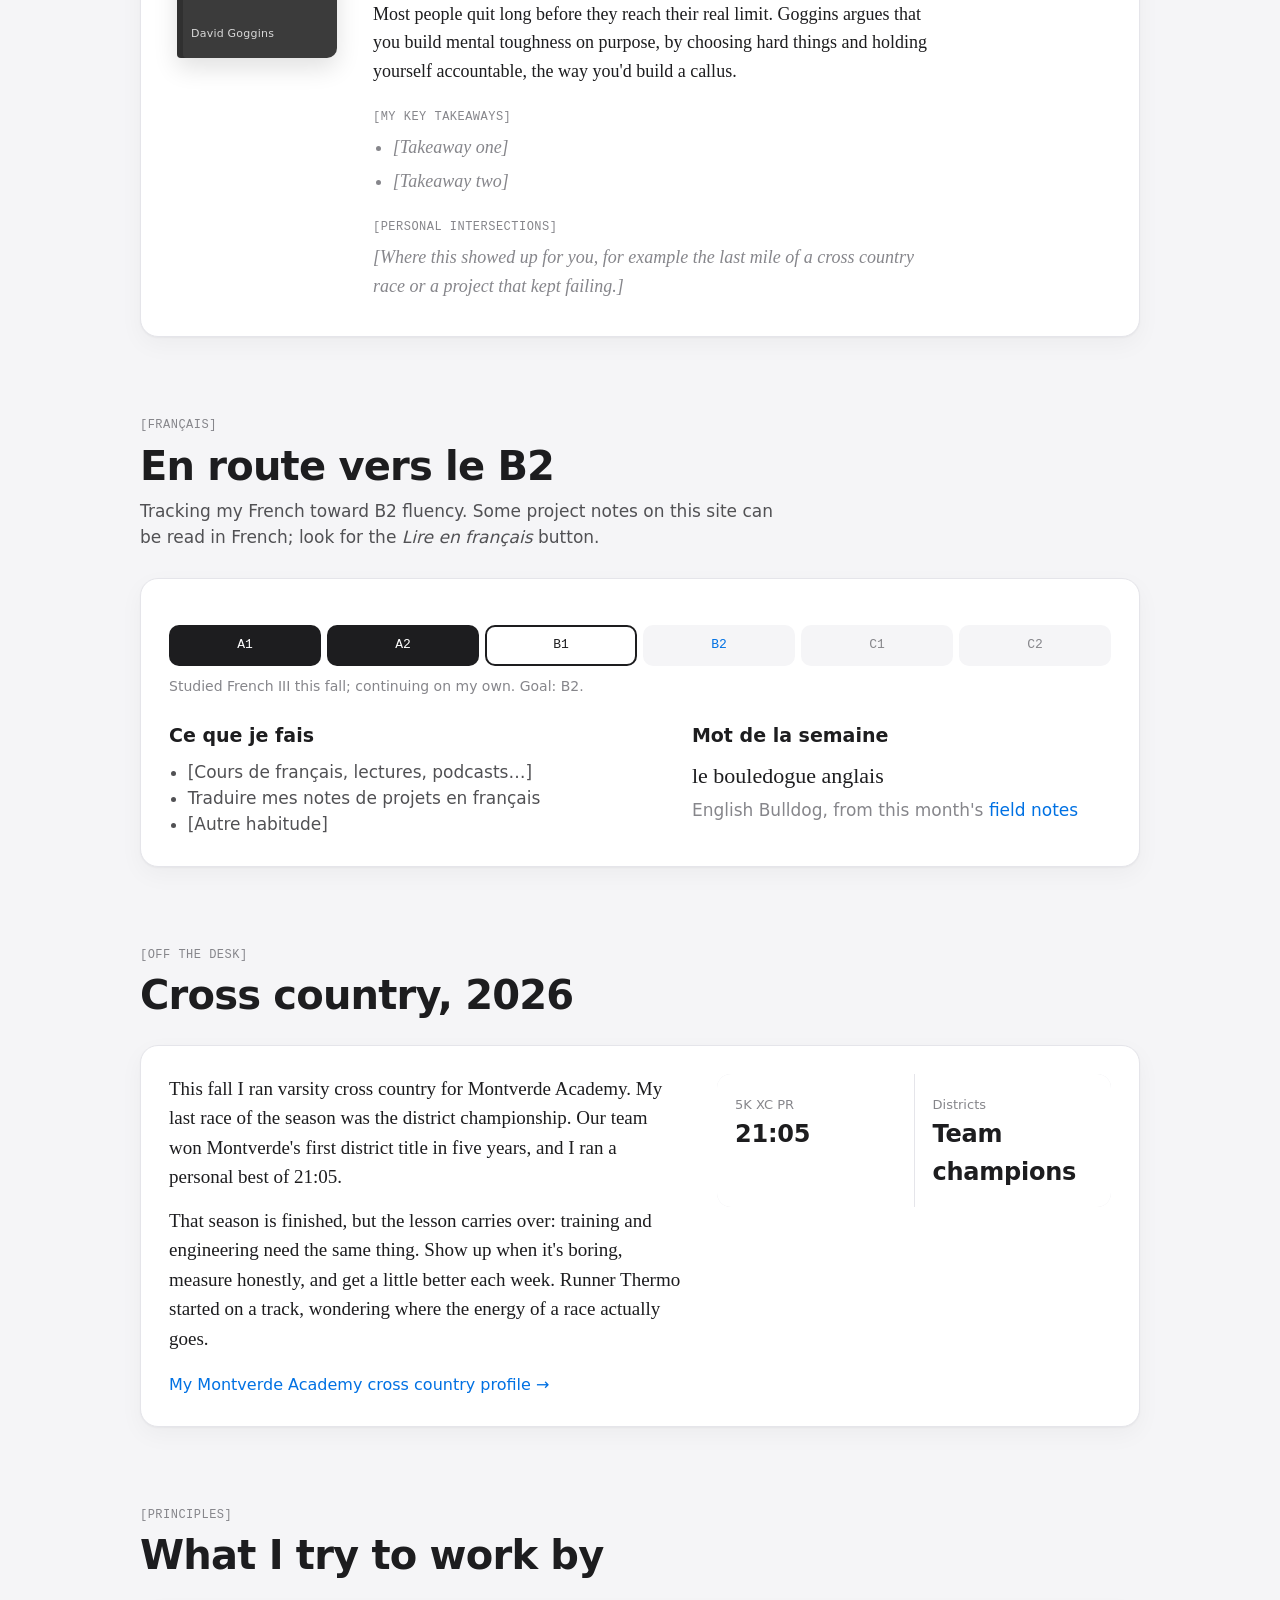
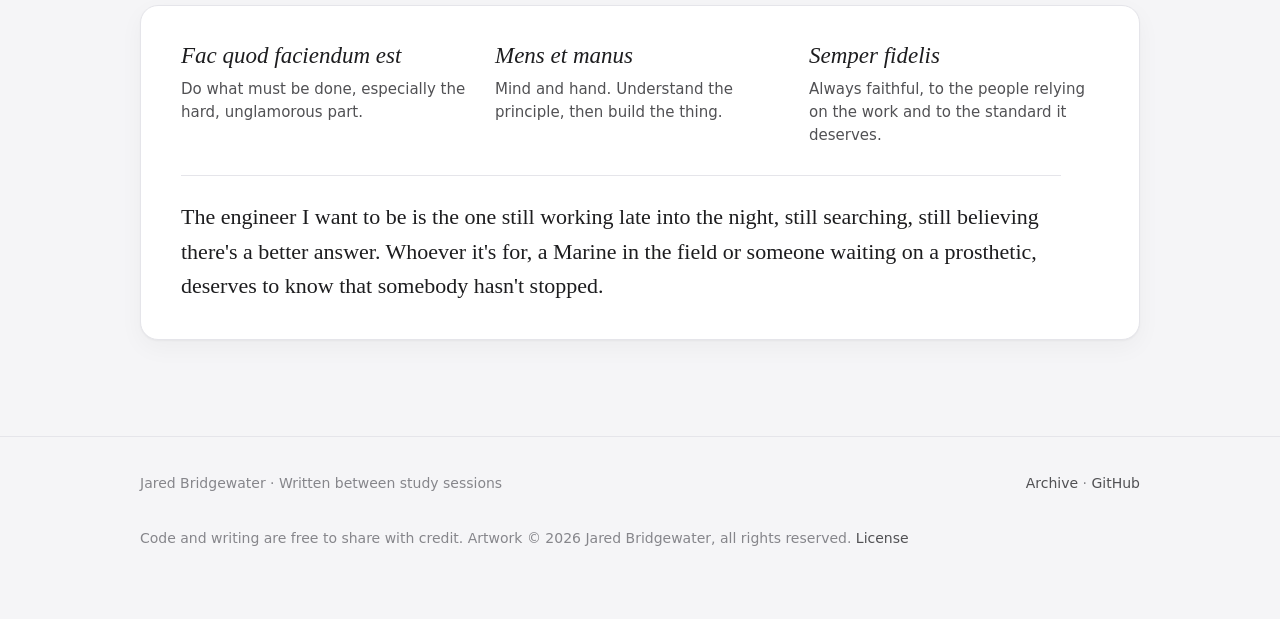
==== commit 85e8ac6b: "Tone the tribute down to a blood stripe Cards go back to the normal background; only Gray's photo co" ====
--- a/index.html
+++ b/index.html
@@ -27,7 +27,7 @@
   <link rel="apple-touch-icon" href="apple-touch-icon.png">
 
   <!-- LEARN: the styles now live in their own file so every page can share them. -->
-  <link rel="stylesheet" href="style.css?v=2026-11-21e">
+  <link rel="stylesheet" href="style.css?v=2026-11-21f">
   <!-- LEARN: this tiny script runs BEFORE the page draws. It reads the visitor's saved choice
        and applies it right away, so the page never flashes the wrong colors on load.
        If they never chose, it follows their device setting. -->
--- a/style.css
+++ b/style.css
@@ -523,23 +523,17 @@
 .pt-photo img { width: 100%; aspect-ratio: 4 / 5; object-fit: cover; border-radius: 12px; border: 1px solid var(--line); }
 .pt-photo img.logo { aspect-ratio: auto; width: 62%; margin: 4px auto; object-fit: contain; border: none; border-radius: 0; }
 
-/* LEARN: TRIBUTE CARDS. Every color on the site comes from CSS variables like --ink and --line.
-   Variables are inherited, so redefining them on one element recolors everything inside it.
-   That's how one class turns a whole card red with white text, in light and dark mode alike. */
-.card.tribute {
+/* LEARN: TRIBUTE ("blood stripe"). On a Marine's dress blue trousers, a scarlet stripe runs down
+   the outside seam. Here the photo column becomes that stripe: a red band running the full height
+   of the card, with a sliver of the normal card left showing on its right.
+   The negative margins pull the band out through the card's padding to its top and bottom edges. */
+.portrait.tribute { overflow: hidden; }
+.portrait.tribute .pt-photo {
+  align-self: stretch;
   background: var(--tribute);
-  border-color: var(--tribute);
-  color: var(--ink);    /* text that just inherits its color (headings, paragraphs) turns white too */
-  --ink: #FFFFFF;
-  --ink-2: rgba(255, 255, 255, .90);
-  --ink-3: rgba(255, 255, 255, .74);
-  --line: rgba(255, 255, 255, .24);
-  --accent: #FFFFFF;
-}
-/* The month's accent color would be red on red, so tribute cards use white instead.
-   The longer selector is needed to beat the dark-mode rule for .monthly. */
-.monthly.tribute, :root[data-theme="dark"] .monthly.tribute { --month: #FFFFFF; }
-.tribute .sources a { text-decoration-color: rgba(255, 255, 255, .45); }
+  margin: -36px -22px -36px 0;   /* top, right, bottom, left; the card's padding is 36px 40px */
+  padding: 36px 22px;
+}
 .tribute .pt-photo img:not(.logo) { border-color: rgba(255, 255, 255, .3); }
 
 /* ================================================================
@@ -615,6 +609,8 @@
   .pt-photo:has(img + img) { flex-direction: row; align-items: center; gap: 12px; }
   .pt-photo:has(img + img) img { flex: 1; min-width: 0; aspect-ratio: 4 / 5; }
   .pt-photo:has(img + img) img.logo { flex: 0.8; aspect-ratio: auto; width: auto; margin: 0; }
+  /* On phones the stripe turns into a red band across the top of the card. */
+  .portrait.tribute .pt-photo { margin: -24px -24px 0; padding: 18px; }
 }
 @media (max-width: 860px) {
   .fn-art img { aspect-ratio: 1 / 1; width: 100%; max-width: 360px; height: auto; margin: 0 auto; display: block; object-fit: contain; }
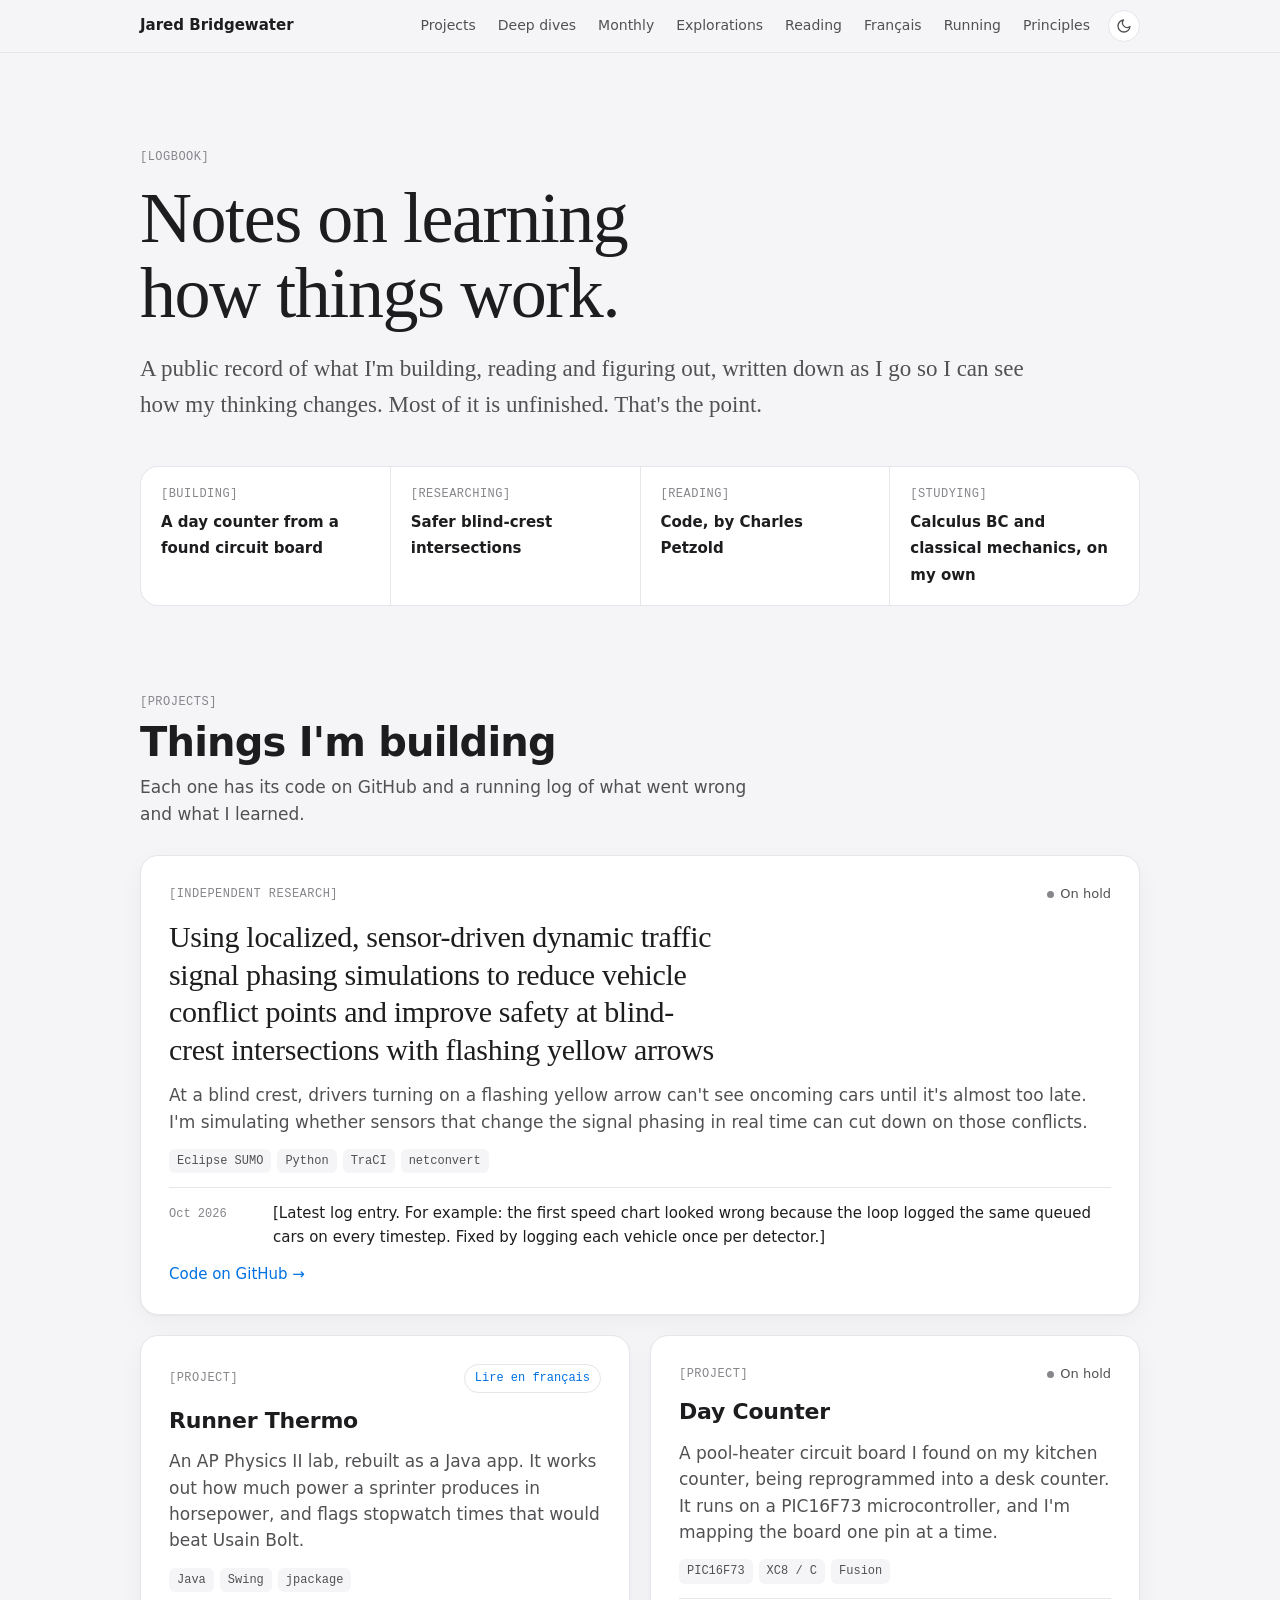
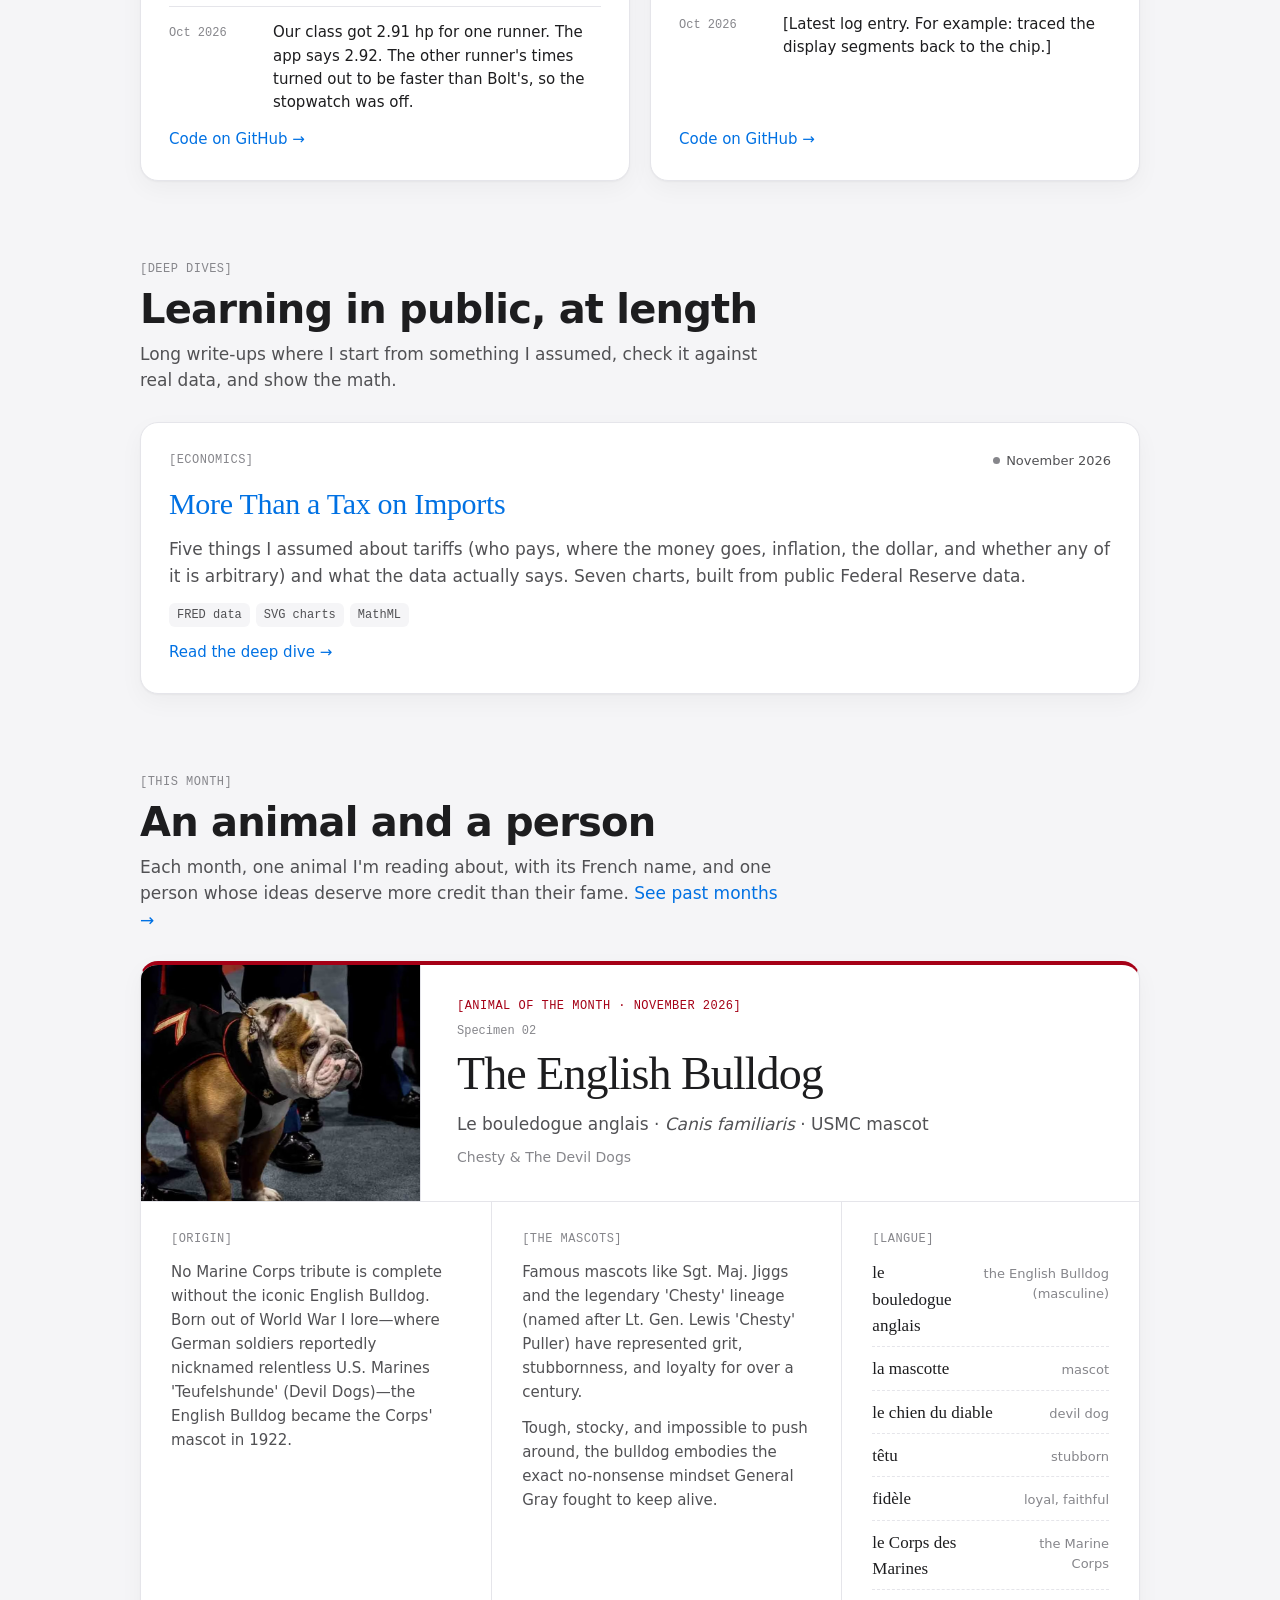
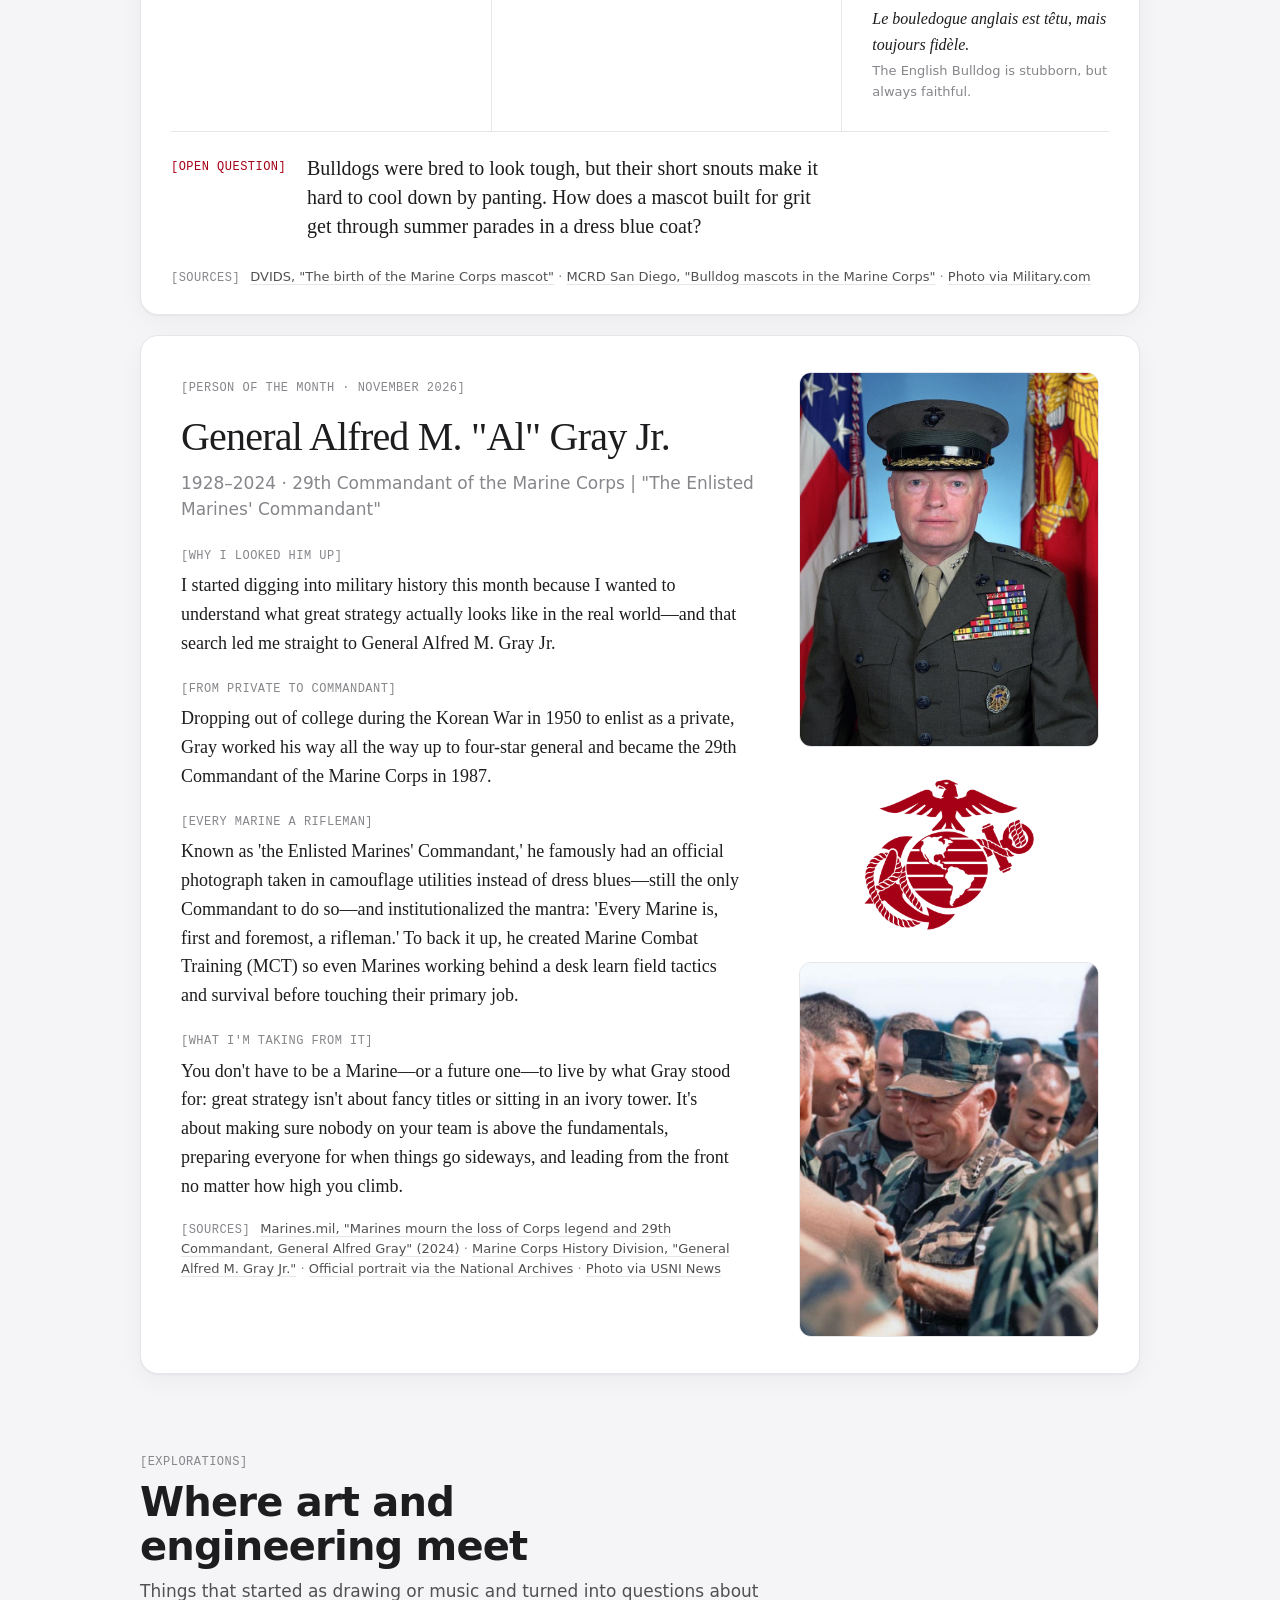
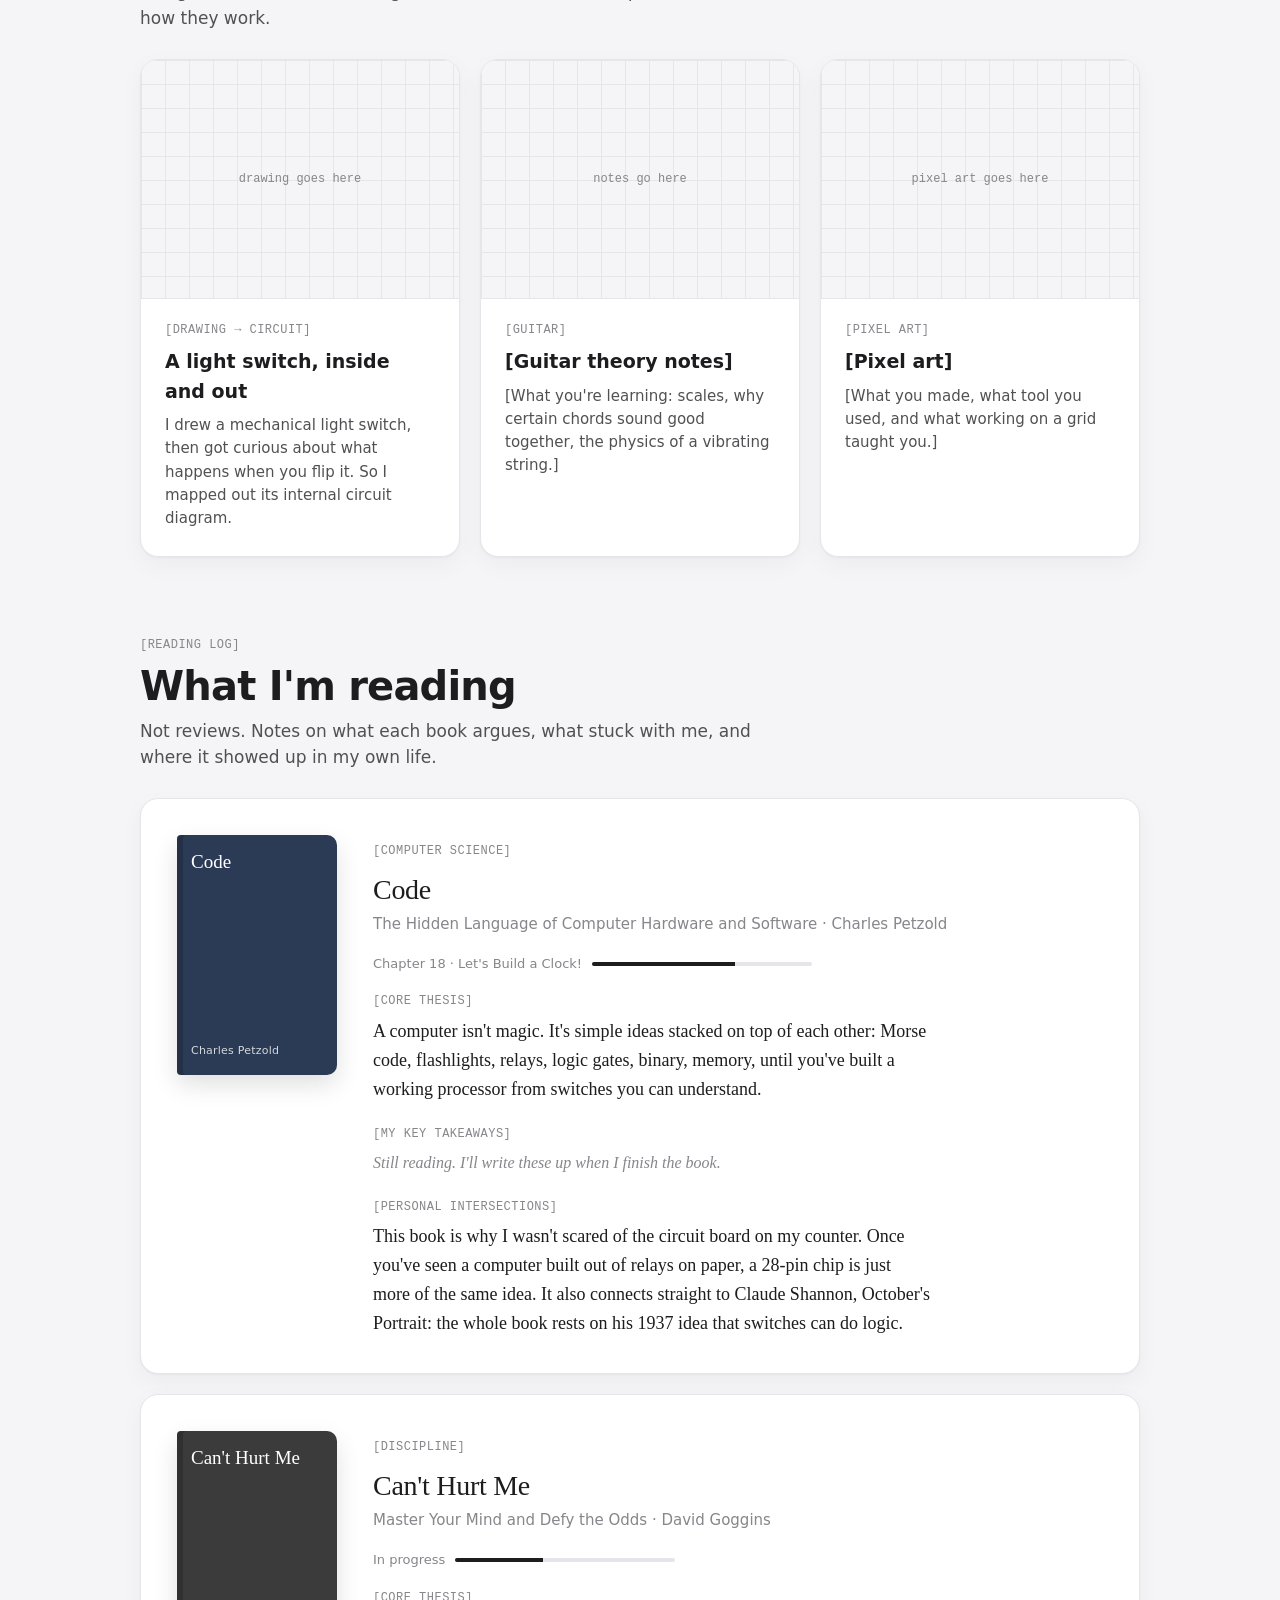
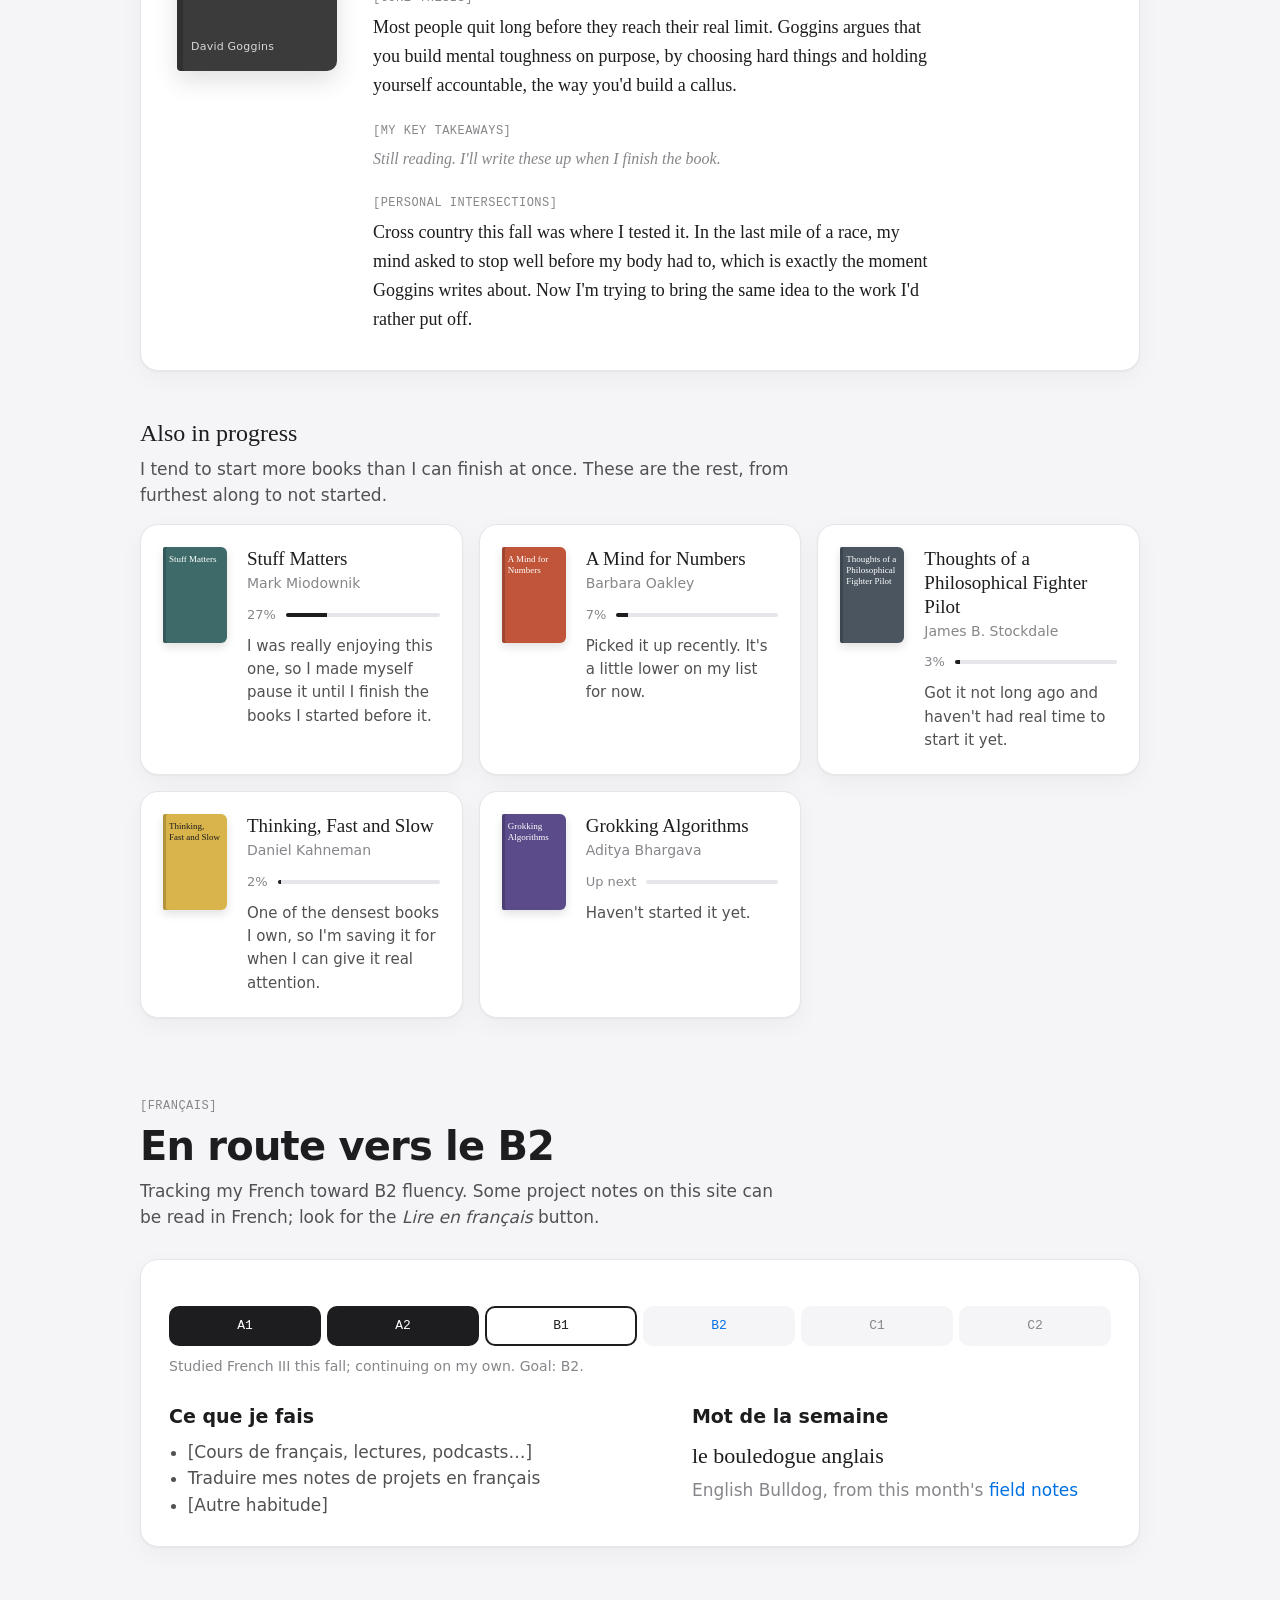
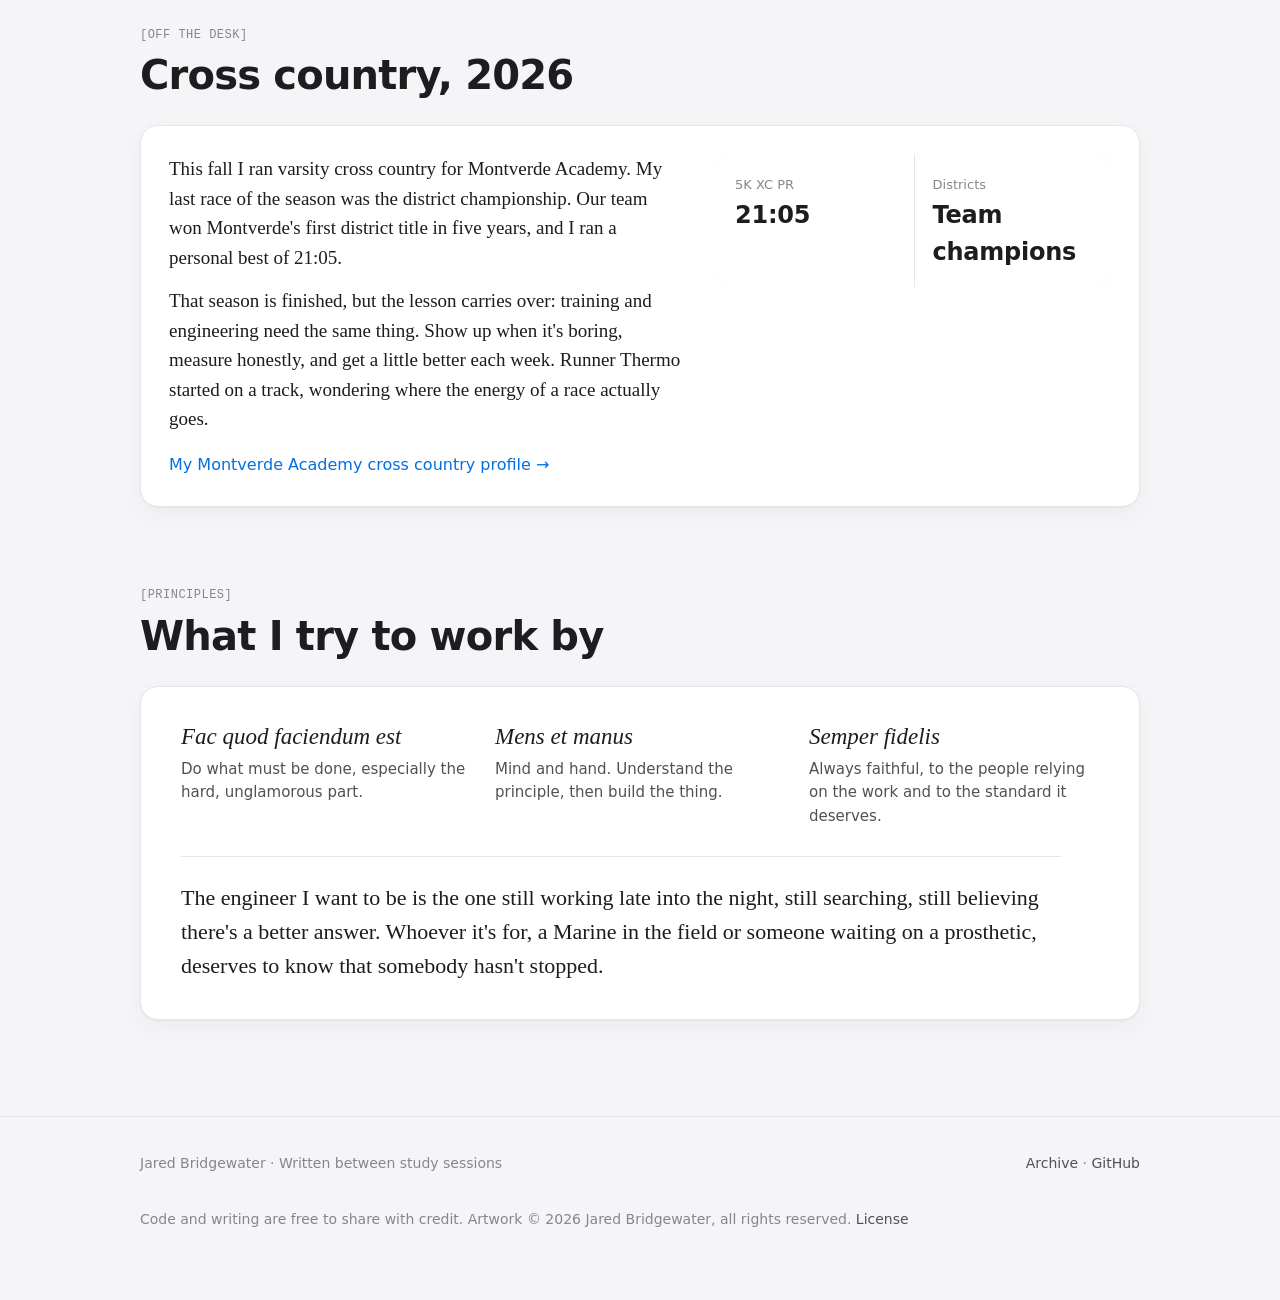
==== commit 2ff478e6: "Reading log: fill in personal notes, add an 'Also in progress' shelf - Takeaways become a 'still rea" ====
--- a/index.html
+++ b/index.html
@@ -27,7 +27,7 @@
   <link rel="apple-touch-icon" href="apple-touch-icon.png">
 
   <!-- LEARN: the styles now live in their own file so every page can share them. -->
-  <link rel="stylesheet" href="style.css?v=2026-11-21f">
+  <link rel="stylesheet" href="style.css?v=2026-11-21g">
   <!-- LEARN: this tiny script runs BEFORE the page draws. It reads the visitor's saved choice
        and applies it right away, so the page never flashes the wrong colors on load.
        If they never chose, it follows their device setting. -->
@@ -275,17 +275,11 @@
           </dl>
           <dl class="note">
             <dt class="tag">My key takeaways</dt>
-            <dd>
-              <ul>
-                <li class="placeholder">[Takeaway one]</li>
-                <li class="placeholder">[Takeaway two]</li>
-                <li class="placeholder">[Takeaway three]</li>
-              </ul>
-            </dd>
+            <dd class="wip">Still reading. I'll write these up when I finish the book.</dd>
           </dl>
           <dl class="note">
             <dt class="tag">Personal intersections</dt>
-            <dd>This book is why I wasn't scared of the circuit board on my counter. Once you've seen a computer built out of relays on paper, a 28-pin chip is just more of the same idea. <span class="placeholder">[Add your own thoughts.]</span></dd>
+            <dd>This book is why I wasn't scared of the circuit board on my counter. Once you've seen a computer built out of relays on paper, a 28-pin chip is just more of the same idea. It also connects straight to Claude Shannon, October's Portrait: the whole book rests on his 1937 idea that switches can do logic.</dd>
           </dl>
         </div>
       </article>
@@ -299,7 +293,7 @@
           <span class="tag">Discipline</span>
           <h3>Can't Hurt Me</h3>
           <p class="byline">Master Your Mind and Defy the Odds · David Goggins</p>
-          <div class="progress"><span>[Reading]</span><span class="bar"><i style="width:40%"></i></span></div>
+          <div class="progress"><span>In progress</span><span class="bar"><i style="width:40%"></i></span></div>
 
           <dl class="note">
             <dt class="tag">Core thesis</dt>
@@ -307,19 +301,68 @@
           </dl>
           <dl class="note">
             <dt class="tag">My key takeaways</dt>
-            <dd>
-              <ul>
-                <li class="placeholder">[Takeaway one]</li>
-                <li class="placeholder">[Takeaway two]</li>
-              </ul>
-            </dd>
+            <dd class="wip">Still reading. I'll write these up when I finish the book.</dd>
           </dl>
           <dl class="note">
             <dt class="tag">Personal intersections</dt>
-            <dd class="placeholder">[Where this showed up for you, for example the last mile of a cross country race or a project that kept failing.]</dd>
+            <dd>Cross country this fall was where I tested it. In the last mile of a race, my mind asked to stop well before my body had to, which is exactly the moment Goggins writes about. Now I'm trying to bring the same idea to the work I'd rather put off.</dd>
           </dl>
         </div>
       </article>
+
+      <!-- LEARN: the "shelf" is a CSS grid of small cards for books I've only just started.
+           Each progress bar's width is set inline (style="width:27%") so it matches how far I am. -->
+      <div class="shelf-head">
+        <h3>Also in progress</h3>
+        <p>I tend to start more books than I can finish at once. These are the rest, from furthest along to not started.</p>
+      </div>
+      <div class="shelf">
+        <article class="card shelf-book">
+          <div class="cover mini stuff" aria-hidden="true"><b>Stuff Matters</b></div>
+          <div>
+            <h4>Stuff Matters</h4>
+            <p class="byline">Mark Miodownik</p>
+            <div class="progress"><span>27%</span><span class="bar"><i style="width:27%"></i></span></div>
+            <p>I was really enjoying this one, so I made myself pause it until I finish the books I started before it.</p>
+          </div>
+        </article>
+        <article class="card shelf-book">
+          <div class="cover mini numbers" aria-hidden="true"><b>A Mind for Numbers</b></div>
+          <div>
+            <h4>A Mind for Numbers</h4>
+            <p class="byline">Barbara Oakley</p>
+            <div class="progress"><span>7%</span><span class="bar"><i style="width:7%"></i></span></div>
+            <p>Picked it up recently. It's a little lower on my list for now.</p>
+          </div>
+        </article>
+        <article class="card shelf-book">
+          <div class="cover mini stockdale" aria-hidden="true"><b>Thoughts of a Philosophical Fighter Pilot</b></div>
+          <div>
+            <h4>Thoughts of a Philosophical Fighter Pilot</h4>
+            <p class="byline">James B. Stockdale</p>
+            <div class="progress"><span>3%</span><span class="bar"><i style="width:3%"></i></span></div>
+            <p>Got it not long ago and haven't had real time to start it yet.</p>
+          </div>
+        </article>
+        <article class="card shelf-book">
+          <div class="cover mini kahneman" aria-hidden="true"><b>Thinking, Fast and Slow</b></div>
+          <div>
+            <h4>Thinking, Fast and Slow</h4>
+            <p class="byline">Daniel Kahneman</p>
+            <div class="progress"><span>2%</span><span class="bar"><i style="width:2%"></i></span></div>
+            <p>One of the densest books I own, so I'm saving it for when I can give it real attention.</p>
+          </div>
+        </article>
+        <article class="card shelf-book">
+          <div class="cover mini grokking" aria-hidden="true"><b>Grokking Algorithms</b></div>
+          <div>
+            <h4>Grokking Algorithms</h4>
+            <p class="byline">Aditya Bhargava</p>
+            <div class="progress"><span>Up next</span><span class="bar"><i style="width:0%"></i></span></div>
+            <p>Haven't started it yet.</p>
+          </div>
+        </article>
+      </div>
     </section>
 
     <!-- ===================== FRENCH ===================== -->
--- a/style.css
+++ b/style.css
@@ -373,10 +373,30 @@
 .note ul { margin: 0; padding-left: 1.1em; }
 .note li + li { margin-top: 6px; }
 .placeholder { color: var(--ink-3); font-style: italic; }
+.note dd.wip { color: var(--ink-3); font-style: italic; font-size: 16px; }   /* "still reading" notes */
 
 .progress { display: flex; align-items: center; gap: 10px; font-size: 13px; color: var(--ink-3); margin-bottom: 18px; }
 .bar { flex: 1; max-width: 220px; height: 4px; border-radius: 4px; background: var(--line); overflow: hidden; }
 .bar i { display: block; height: 100%; background: var(--ink); }
+
+/* "Also in progress" shelf: small cards in a two-column grid that drops to one column on phones.
+   LEARN: repeat(auto-fit, minmax(320px, 1fr)) means "as many columns as fit, each at least 320px". */
+.shelf-head { margin: 44px 0 16px; }
+.shelf-head h3 { font-family: var(--serif); font-weight: 500; font-size: 24px; margin: 0 0 4px; }
+.shelf-head p { margin: 0; color: var(--ink-2); max-width: 40em; }
+.shelf { display: grid; grid-template-columns: repeat(auto-fit, minmax(320px, 1fr)); gap: 16px; }
+.shelf-book { display: grid; grid-template-columns: 64px 1fr; gap: 20px; padding: 22px; align-items: start; }
+.shelf-book h4 { font-family: var(--serif); font-weight: 500; font-size: 19px; line-height: 1.25; margin: 0 0 2px; }
+.shelf-book .byline { color: var(--ink-3); font-size: 14px; margin: 0 0 10px; }
+.shelf-book .progress { margin-bottom: 10px; }
+.shelf-book p:last-child { margin: 0; font-size: 15px; color: var(--ink-2); line-height: 1.55; }
+.cover.mini { padding: 7px 6px; border-radius: 2px 6px 6px 2px; box-shadow: inset 3px 0 0 rgba(0,0,0,.18), 0 4px 10px rgba(0,0,0,.12); }
+.cover.mini b { font-size: 9px; line-height: 1.2; }
+.cover.stuff { background: #3E6B6A; }
+.cover.numbers { background: #C0553A; }
+.cover.stockdale { background: #4A5560; }
+.cover.kahneman { background: #D9B44A; color: #1D1D1F; }
+.cover.grokking { background: #5B4B8A; }
 
 /* ================================================================
    FRENCH
@@ -435,7 +455,7 @@
 @media (max-width: 760px) {
   .projects, .french-grid, .athlete { grid-template-columns: 1fr; }
   .book { grid-template-columns: 1fr; gap: 20px; padding: 26px; }
-  .cover { width: 120px; }
+  .cover:not(.mini) { width: 120px; }
   .card { padding: 22px; }
   .log { grid-template-columns: 1fr; gap: 2px; }
   .hero { padding-top: 56px; }
